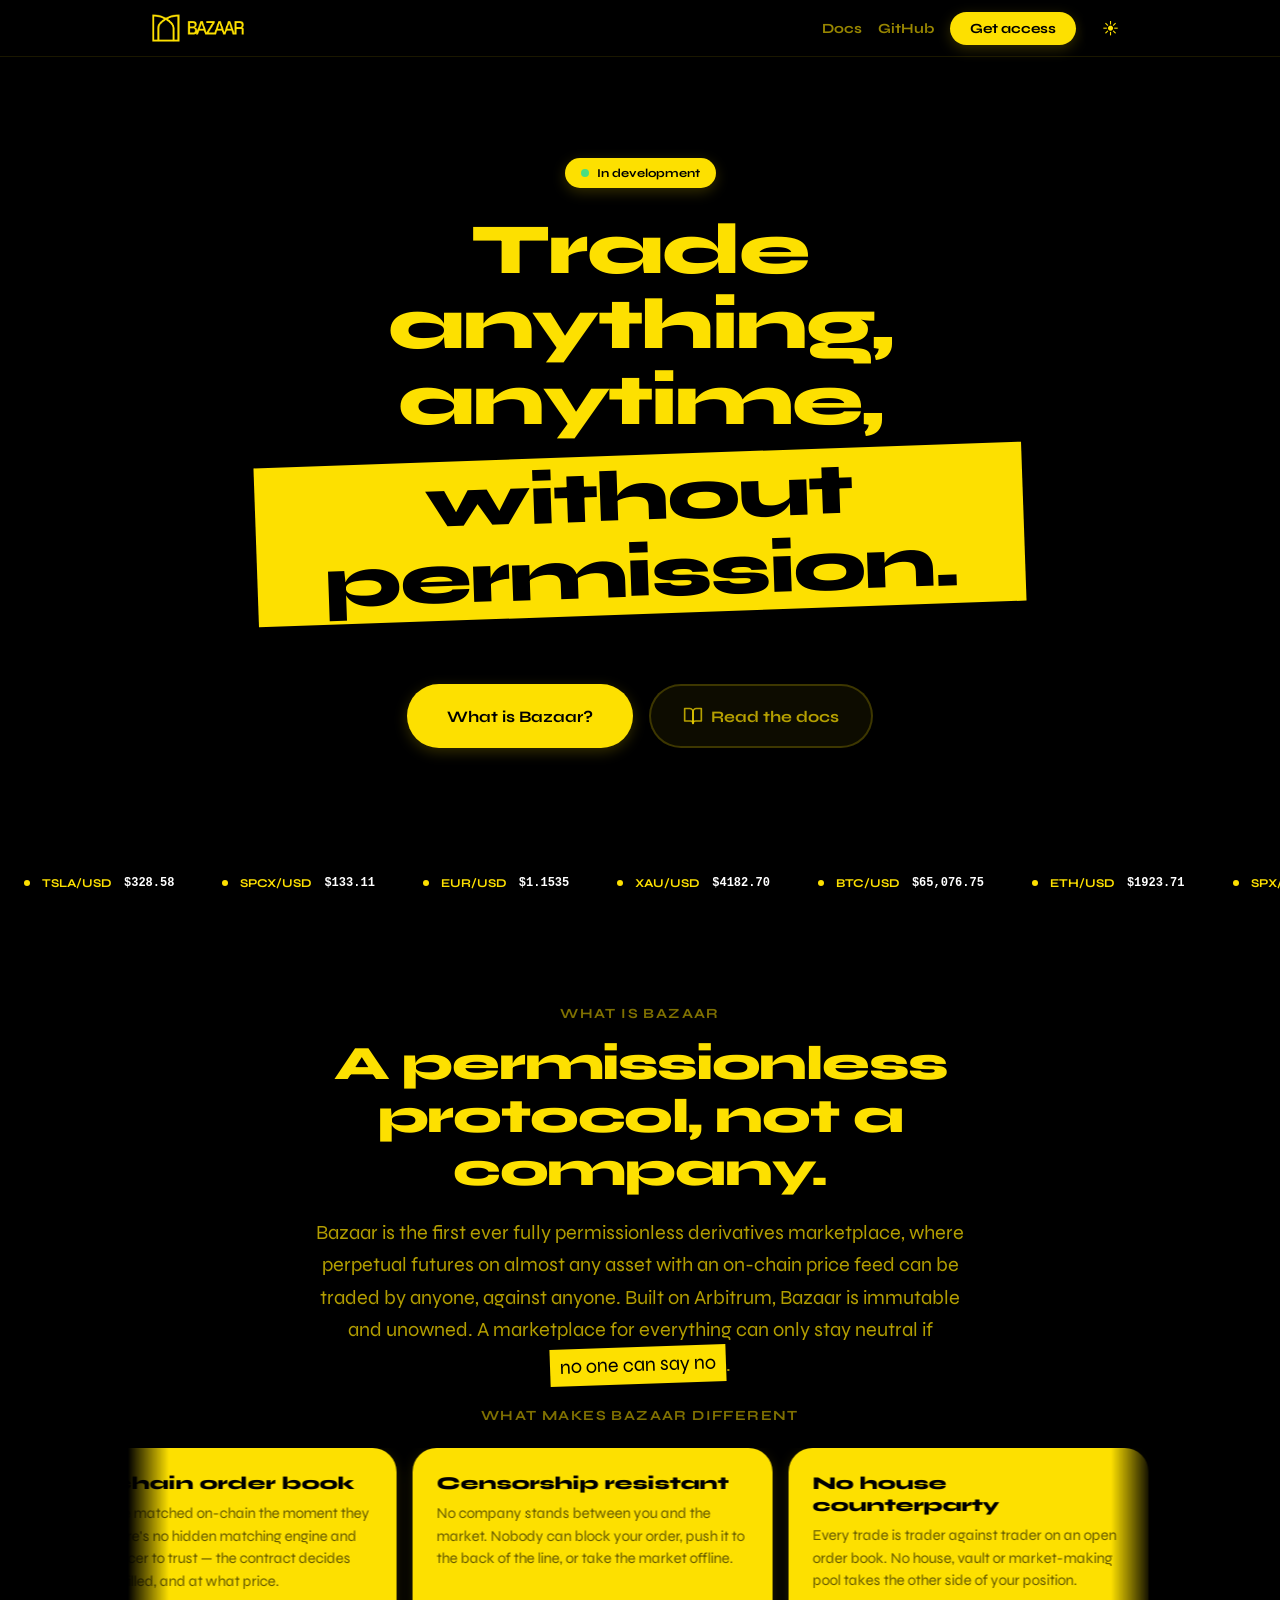
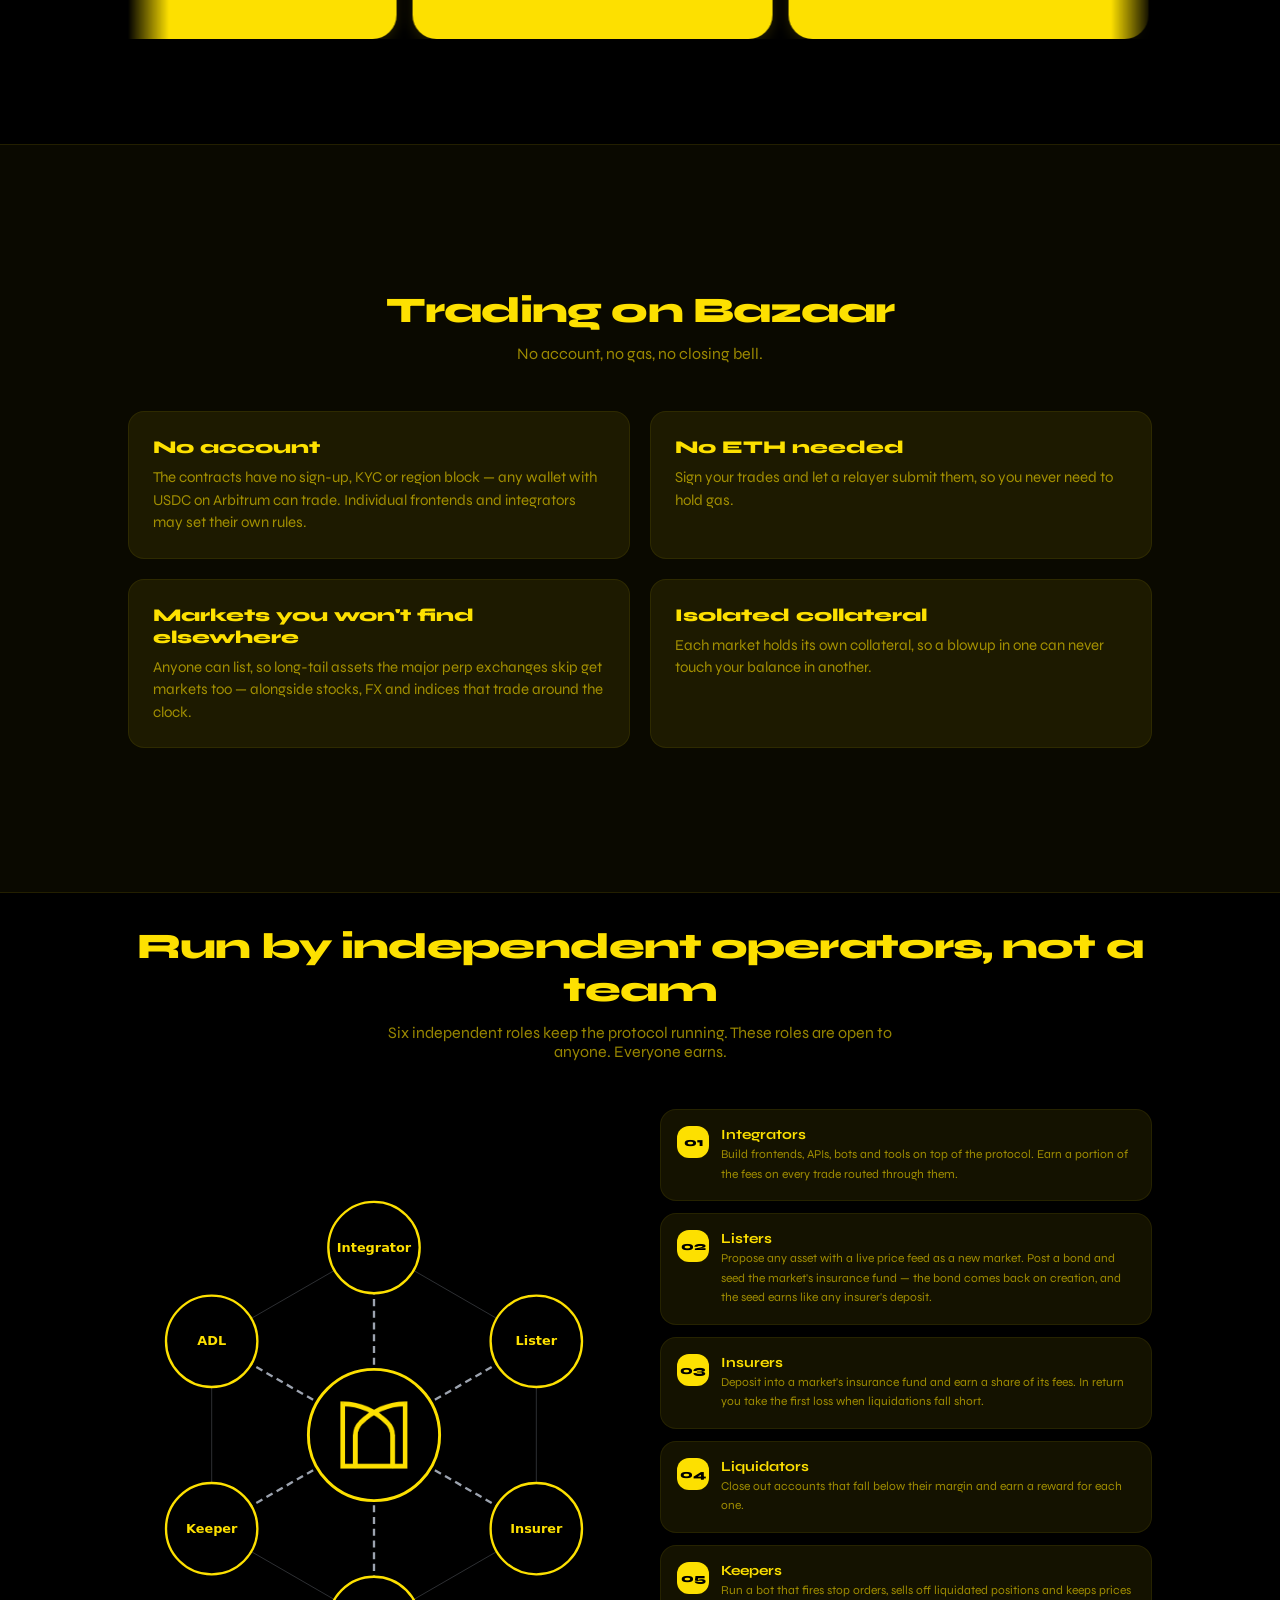
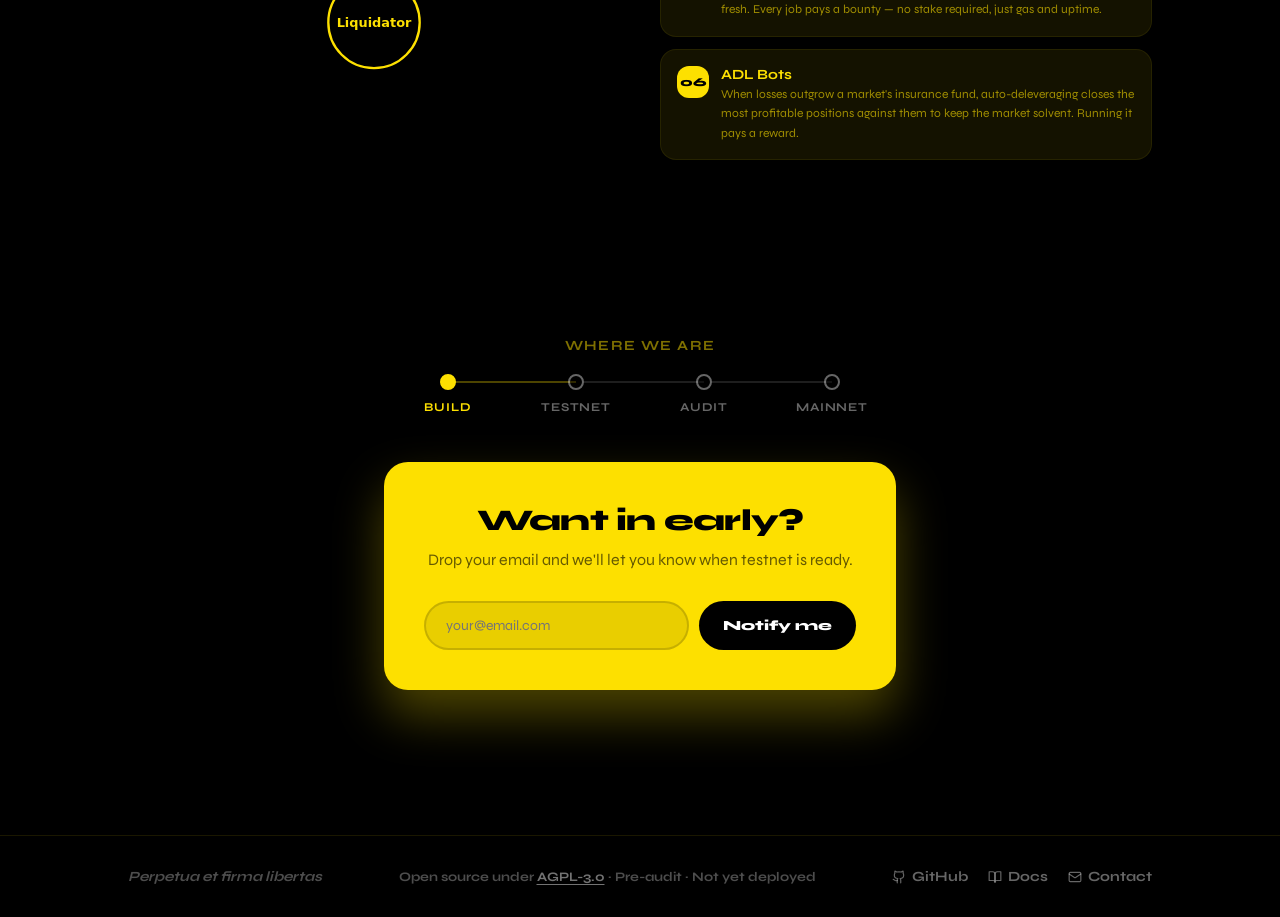
==== index.html @ cf8f0a57 "Drop the markets section and tighten the trading cards The market tiles repeated the hero ticker's a" ====
<!DOCTYPE html>
<html lang="en" data-theme="dark">
<head>
  <meta charset="UTF-8" />
  <meta name="viewport" content="width=device-width, initial-scale=1.0" />
  <!-- Tells Chromium-based browsers (Brave/Chrome "force dark mode") that this page
       handles its own dark theme, so they don't algorithmically darken our yellows. -->
  <meta name="color-scheme" content="dark light" />
  <title>Bazaar — Trade anything. Anytime. Without permission.</title>
  <meta name="description" content="A fully decentralized, immutable, governance-free perpetual futures protocol. Any asset, any time, no permission needed." />
  <!-- Social sharing (X, Telegram, Discord, Slack...). The image is assets/og-image.png, 1200x630,
       drawn by scripts/og-image.html — regenerate it if the headline changes. -->
  <meta property="og:type" content="website" />
  <meta property="og:site_name" content="Bazaar" />
  <meta property="og:url" content="https://bazaar.finance/" />
  <meta property="og:title" content="Bazaar — Trade anything. Anytime. Without permission." />
  <meta property="og:description" content="Perpetual futures on stocks, crypto, FX and more, on a fully on-chain order book. Immutable, permissionless, no company behind it." />
  <meta property="og:image" content="https://bazaar.finance/assets/og-image.png" />
  <meta property="og:image:width" content="1200" />
  <meta property="og:image:height" content="630" />
  <meta property="og:image:alt" content="Bazaar — Trade anything, anytime, without permission." />
  <meta name="twitter:card" content="summary_large_image" />
  <meta name="twitter:title" content="Bazaar — Trade anything. Anytime. Without permission." />
  <meta name="twitter:description" content="Perpetual futures on stocks, crypto, FX and more, on a fully on-chain order book. Immutable, permissionless, no company behind it." />
  <meta name="twitter:image" content="https://bazaar.finance/assets/og-image.png" />
  <link rel="icon" type="image/png" href="assets/bazaar-logo-icon.png" />
  <link rel="preconnect" href="https://fonts.googleapis.com" />
  <link rel="preconnect" href="https://fonts.gstatic.com" crossorigin />
  <link href="https://fonts.googleapis.com/css2?family=Inter:wght@400;500;600;700;800;900&family=Syne:wght@400;500;600;700;800&display=swap" rel="stylesheet" />
  <!-- Version query on both assets: bump it whenever styles.css or script.js changes, so a visitor
       never pairs fresh HTML with a stale cached script or stylesheet during the CDN's 10-minute window. -->
  <link rel="stylesheet" href="styles.css?v=20261021" />
  <!-- Set theme before first paint to avoid a flash -->
  <script>
    try {
      var t = localStorage.getItem('bazaar-theme');
      if (t === 'light' || t === 'dark') document.documentElement.setAttribute('data-theme', t);
    } catch (e) {}
  </script>
</head>
<body>

  <!-- ===================== Nav ===================== -->
  <nav class="nav">
    <div class="nav__inner">
      <a href="#top" aria-label="Bazaar home" class="nav__brand">
        <img data-logo="dark" class="nav__logo" src="assets/bazaar-logo-yellow.png" alt="Bazaar" />
        <img data-logo="light" class="nav__logo" src="assets/bazaar-logo-new.png" alt="Bazaar" />
      </a>
      <div class="nav__links">
        <a href="https://docs.bazaar.finance" target="_blank" rel="noopener" class="nav__link">Docs</a>
        <a href="https://github.com/bazaar-finance/bazaar" target="_blank" rel="noopener" class="nav__link">GitHub</a>
        <a href="#waitlist" class="btn-get">Get access</a>
        <button id="themeToggle" class="btn-toggle" type="button" aria-label="Toggle color theme">☀️</button>
      </div>
    </div>
  </nav>

  <!-- ===================== Hero ===================== -->
  <section id="top" class="hero">
    <div class="hero__center">
      <div class="hero__content">
        <div class="badge">
          <span class="badge__dot"></span>
          In development
        </div>
        <h1 class="hero__title">
          Trade anything, anytime, <br />
          <span class="hero__glitch-wrap">
            <span class="glitch" id="glitchBox">
              <span class="glitch__base">without permission.</span>
              <video class="glitch__video" id="glitchVideo" src="assets/snek.mp4" muted playsinline preload="auto"></video>
              <span class="glitch__layers" aria-hidden="true">
                <span class="glitch__layer glitch__layer--a">without permission.</span>
                <span class="glitch__layer glitch__layer--b">without permission.</span>
                <span class="glitch__layer glitch__layer--r">without permission.</span>
                <span class="glitch__layer glitch__layer--c">without permission.</span>
                <span class="glitch__glow"></span>
              </span>
            </span>
          </span>
        </h1>
        <div class="hero__cta">
          <a href="#what-is-bazaar" class="btn-primary hoverable">What is Bazaar?</a>
          <a href="https://docs.bazaar.finance" target="_blank" rel="noopener" class="btn-ghost">
            <svg width="20" height="20" viewBox="0 0 24 24" fill="none" stroke="currentColor" stroke-width="2" stroke-linecap="round" stroke-linejoin="round"><path d="M2 3h6a4 4 0 0 1 4 4v14a3 3 0 0 0-3-3H2z"></path><path d="M22 3h-6a4 4 0 0 0-4 4v14a3 3 0 0 1 3-3h7z"></path></svg>
            Read the docs
          </a>
        </div>
      </div>
    </div>

    <!-- Ticker -->
    <div class="ticker">
      <div class="ticker__track" id="tickerTrack">
        <div class="ticker__item"><span class="ticker__dot"></span><span class="ticker__pair">TSLA/USD</span><span class="ticker__price" data-ticker="TSLA/USD">$408.42</span></div>
        <div class="ticker__item"><span class="ticker__dot"></span><span class="ticker__pair">SPCX/USD</span><span class="ticker__price" data-ticker="SPCX/USD">$133.11</span></div>
        <div class="ticker__item"><span class="ticker__dot"></span><span class="ticker__pair">EUR/USD</span><span class="ticker__price" data-ticker="EUR/USD">$1.1445</span></div>
        <div class="ticker__item"><span class="ticker__dot"></span><span class="ticker__pair">XAU/USD</span><span class="ticker__price" data-ticker="XAU/USD">$4182.70</span></div>
        <div class="ticker__item"><span class="ticker__dot"></span><span class="ticker__pair">BTC/USD</span><span class="ticker__price" data-ticker="BTC/USD">$68,975.50</span></div>
        <div class="ticker__item"><span class="ticker__dot"></span><span class="ticker__pair">ETH/USD</span><span class="ticker__price" data-ticker="ETH/USD">$3542.18</span></div>
        <div class="ticker__item"><span class="ticker__dot"></span><span class="ticker__pair">SPX/USD</span><span class="ticker__price" data-ticker="SPX/USD">$7744.06</span></div>
        <div class="ticker__item"><span class="ticker__dot"></span><span class="ticker__pair">ASML/USD</span><span class="ticker__price" data-ticker="ASML/USD">$1710.02</span></div>
        <!-- duplicate for seamless marquee -->
        <div class="ticker__item" aria-hidden="true"><span class="ticker__dot"></span><span class="ticker__pair">TSLA/USD</span><span class="ticker__price" data-ticker="TSLA/USD">$408.42</span></div>
        <div class="ticker__item" aria-hidden="true"><span class="ticker__dot"></span><span class="ticker__pair">SPCX/USD</span><span class="ticker__price" data-ticker="SPCX/USD">$133.11</span></div>
        <div class="ticker__item" aria-hidden="true"><span class="ticker__dot"></span><span class="ticker__pair">EUR/USD</span><span class="ticker__price" data-ticker="EUR/USD">$1.1445</span></div>
        <div class="ticker__item" aria-hidden="true"><span class="ticker__dot"></span><span class="ticker__pair">XAU/USD</span><span class="ticker__price" data-ticker="XAU/USD">$4182.70</span></div>
        <div class="ticker__item" aria-hidden="true"><span class="ticker__dot"></span><span class="ticker__pair">BTC/USD</span><span class="ticker__price" data-ticker="BTC/USD">$68,975.50</span></div>
        <div class="ticker__item" aria-hidden="true"><span class="ticker__dot"></span><span class="ticker__pair">ETH/USD</span><span class="ticker__price" data-ticker="ETH/USD">$3542.18</span></div>
        <div class="ticker__item" aria-hidden="true"><span class="ticker__dot"></span><span class="ticker__pair">SPX/USD</span><span class="ticker__price" data-ticker="SPX/USD">$7744.06</span></div>
        <div class="ticker__item" aria-hidden="true"><span class="ticker__dot"></span><span class="ticker__pair">ASML/USD</span><span class="ticker__price" data-ticker="ASML/USD">$1710.02</span></div>
      </div>
    </div>
  </section>

  <!-- ===================== What is Bazaar ===================== -->
  <section id="what-is-bazaar" class="section section--fit">
    <div class="container">
      <div class="wi__intro">
        <p class="eyebrow">What is Bazaar</p>
        <h2 class="wi__title">A permissionless protocol, not a company.</h2>
        <p class="wi__lead">Bazaar is the first ever fully permissionless derivatives marketplace, where perpetual futures on almost any asset with an on-chain price feed can be traded by anyone, against anyone. Built on Arbitrum, Bazaar is immutable and unowned. A marketplace for everything can only stay neutral if <span class="hl">no one can say no</span>.</p>
      </div>
      <p class="eyebrow eyebrow--center">What makes Bazaar different</p>
      <div class="features">
        <div class="features__track">
          <div class="card-feature">
            <h3 class="card-feature__title">On-chain order book</h3>
            <p class="card-feature__desc">Orders are matched on-chain the moment they arrive. There's no hidden matching engine and no sequencer to trust — the contract decides who gets filled, and at what price.</p>
          </div>
          <div class="card-feature">
            <h3 class="card-feature__title">Censorship resistant</h3>
            <p class="card-feature__desc">No company stands between you and the market. Nobody can block your order, push it to the back of the line, or take the market offline.</p>
          </div>
          <div class="card-feature">
            <h3 class="card-feature__title">No house counterparty</h3>
            <p class="card-feature__desc">Every trade is trader against trader on an open order book. No house, vault or market-making pool takes the other side of your position.</p>
          </div>
          <div class="card-feature">
            <h3 class="card-feature__title">Open listing</h3>
            <p class="card-feature__desc">Anyone can list a market, with no cap on how many. Stocks, crypto, commodities, FX — and the long-tail assets major perp exchanges skip. If it has an on-chain price feed, it can trade here.</p>
          </div>
          <div class="card-feature">
            <h3 class="card-feature__title">Built for real-world assets</h3>
            <p class="card-feature__desc">Stocks and FX don't trade around the clock, and companies get acquired. Bazaar markets keep running through closures and cash-settle cleanly when an asset stops existing.</p>
          </div>
          <div class="card-feature">
            <h3 class="card-feature__title">Risk sets itself</h3>
            <p class="card-feature__desc">No committee sets leverage or fees. Each market measures its own risk and adjusts its margin, insurance and fees automatically.</p>
          </div>
          <div class="card-feature">
            <h3 class="card-feature__title">Every role is open</h3>
            <p class="card-feature__desc">List a market, run a bot, back the insurance fund, build a frontend. Every job the exchange needs is open to anyone — and every one pays.</p>
          </div>
          <div class="card-feature">
            <h3 class="card-feature__title">Super-low fees</h3>
            <p class="card-feature__desc">In calm, healthy markets, makers and takers each pay just 0.5 bp — 50 cents on a $10,000 trade. Only taker fees rise, and only when a market turns risky.</p>
          </div>
          <div class="card-feature">
            <h3 class="card-feature__title">Immutable</h3>
            <p class="card-feature__desc">No admin keys, no upgrades, no multisig. The code that's deployed is the protocol — forever.</p>
          </div>
          <div class="card-feature">
            <h3 class="card-feature__title">No governance</h3>
            <p class="card-feature__desc">No DAO, no token voting, no committees. It runs on math and incentives, not politics.</p>
          </div>
          <div class="card-feature" aria-hidden="true">
            <h3 class="card-feature__title">On-chain order book</h3>
            <p class="card-feature__desc">Orders are matched on-chain the moment they arrive. There's no hidden matching engine and no sequencer to trust — the contract decides who gets filled, and at what price.</p>
          </div>
          <div class="card-feature" aria-hidden="true">
            <h3 class="card-feature__title">Censorship resistant</h3>
            <p class="card-feature__desc">No company stands between you and the market. Nobody can block your order, push it to the back of the line, or take the market offline.</p>
          </div>
          <div class="card-feature" aria-hidden="true">
            <h3 class="card-feature__title">No house counterparty</h3>
            <p class="card-feature__desc">Every trade is trader against trader on an open order book. No house, vault or market-making pool takes the other side of your position.</p>
          </div>
          <div class="card-feature" aria-hidden="true">
            <h3 class="card-feature__title">Open listing</h3>
            <p class="card-feature__desc">Anyone can list a market, with no cap on how many. Stocks, crypto, commodities, FX — and the long-tail assets major perp exchanges skip. If it has an on-chain price feed, it can trade here.</p>
          </div>
          <div class="card-feature" aria-hidden="true">
            <h3 class="card-feature__title">Built for real-world assets</h3>
            <p class="card-feature__desc">Stocks and FX don't trade around the clock, and companies get acquired. Bazaar markets keep running through closures and cash-settle cleanly when an asset stops existing.</p>
          </div>
          <div class="card-feature" aria-hidden="true">
            <h3 class="card-feature__title">Risk sets itself</h3>
            <p class="card-feature__desc">No committee sets leverage or fees. Each market measures its own risk and adjusts its margin, insurance and fees automatically.</p>
          </div>
          <div class="card-feature" aria-hidden="true">
            <h3 class="card-feature__title">Every role is open</h3>
            <p class="card-feature__desc">List a market, run a bot, back the insurance fund, build a frontend. Every job the exchange needs is open to anyone — and every one pays.</p>
          </div>
          <div class="card-feature" aria-hidden="true">
            <h3 class="card-feature__title">Super-low fees</h3>
            <p class="card-feature__desc">In calm, healthy markets, makers and takers each pay just 0.5 bp — 50 cents on a $10,000 trade. Only taker fees rise, and only when a market turns risky.</p>
          </div>
          <div class="card-feature" aria-hidden="true">
            <h3 class="card-feature__title">Immutable</h3>
            <p class="card-feature__desc">No admin keys, no upgrades, no multisig. The code that's deployed is the protocol — forever.</p>
          </div>
          <div class="card-feature" aria-hidden="true">
            <h3 class="card-feature__title">No governance</h3>
            <p class="card-feature__desc">No DAO, no token voting, no committees. It runs on math and incentives, not politics.</p>
          </div>
        </div>
      </div>
    </div>
  </section>

  <!-- ===================== Trading ===================== -->
  <section class="section section--band">
    <div class="container">
      <div class="sec__head">
        <h2 class="sec__title">Trading on Bazaar</h2>
        <p class="sec__sub sec__sub--md">No account, no gas, no closing bell.</p>
      </div>
      <div class="perks">
        <div class="perk"><h3 class="perk__title">No account</h3><p class="perk__desc">The contracts have no sign-up, KYC or region block — any wallet with USDC on Arbitrum can trade. Individual frontends and integrators may set their own rules.</p></div>
        <div class="perk"><h3 class="perk__title">No ETH needed</h3><p class="perk__desc">Sign your trades and let a relayer submit them, so you never need to hold gas.</p></div>
        <div class="perk"><h3 class="perk__title">Markets you won't find elsewhere</h3><p class="perk__desc">Anyone can list, so long-tail assets the major perp exchanges skip get markets too — alongside stocks, FX and indices that trade around the clock.</p></div>
        <div class="perk"><h3 class="perk__title">Isolated collateral</h3><p class="perk__desc">Each market holds its own collateral, so a blowup in one can never touch your balance in another.</p></div>
      </div>
    </div>
  </section>

  <!-- ===================== Network ===================== -->
  <section class="section section--fit">
    <div class="container">
      <div class="sec__head">
        <h2 class="sec__title">Run by independent operators, not a team</h2>
        <p class="sec__sub sec__sub--lg">Six independent roles keep the protocol running. These roles are open to anyone. Everyone earns.</p>
      </div>
      <div class="net__grid">
        <svg class="net__svg" viewBox="0 0 420 420" role="img" aria-label="Six protocol roles orbiting the Bazaar core">
          <g class="net__orbit">
            <line x1="210" y1="210" x2="210" y2="50" class="net__spoke"></line>
            <line x1="210" y1="210" x2="348.56" y2="130" class="net__spoke"></line>
            <line x1="210" y1="210" x2="348.56" y2="290" class="net__spoke"></line>
            <line x1="210" y1="210" x2="210" y2="370" class="net__spoke"></line>
            <line x1="210" y1="210" x2="71.44" y2="290" class="net__spoke"></line>
            <line x1="210" y1="210" x2="71.44" y2="130" class="net__spoke"></line>
            <line x1="210" y1="50" x2="348.56" y2="130" class="net__ring"></line>
            <line x1="348.56" y1="130" x2="348.56" y2="290" class="net__ring"></line>
            <line x1="348.56" y1="290" x2="210" y2="370" class="net__ring"></line>
            <line x1="210" y1="370" x2="71.44" y2="290" class="net__ring"></line>
            <line x1="71.44" y1="290" x2="71.44" y2="130" class="net__ring"></line>
            <line x1="71.44" y1="130" x2="210" y2="50" class="net__ring"></line>
            <g class="net__node" style="transform-origin:210px 50px;">
              <circle cx="210" cy="50" r="39" fill="#000000" stroke="#FDE000" stroke-width="2"></circle>
              <text x="210" y="53.5" class="net__label">Integrator</text>
            </g>
            <g class="net__node" style="transform-origin:348.56px 130px;">
              <circle cx="348.56" cy="130" r="39" fill="#000000" stroke="#FDE000" stroke-width="2"></circle>
              <text x="348.56" y="133.5" class="net__label">Lister</text>
            </g>
            <g class="net__node" style="transform-origin:348.56px 290px;">
              <circle cx="348.56" cy="290" r="39" fill="#000000" stroke="#FDE000" stroke-width="2"></circle>
              <text x="348.56" y="293.5" class="net__label">Insurer</text>
            </g>
            <g class="net__node" style="transform-origin:210px 370px;">
              <circle cx="210" cy="370" r="39" fill="#000000" stroke="#FDE000" stroke-width="2"></circle>
              <text x="210" y="373.5" class="net__label">Liquidator</text>
            </g>
            <g class="net__node" style="transform-origin:71.44px 290px;">
              <circle cx="71.44" cy="290" r="39" fill="#000000" stroke="#FDE000" stroke-width="2"></circle>
              <text x="71.44" y="293.5" class="net__label">Keeper</text>
            </g>
            <g class="net__node" style="transform-origin:71.44px 130px;">
              <circle cx="71.44" cy="130" r="39" fill="#000000" stroke="#FDE000" stroke-width="2"></circle>
              <text x="71.44" y="133.5" class="net__label">ADL</text>
            </g>
          </g>
          <circle cx="210" cy="210" r="56" fill="#000000" stroke="#FDE000" stroke-width="2.5"></circle>
          <image href="assets/bazaar-emblem-yellow.png" x="181" y="181" width="58" height="58"></image>
        </svg>
        <div class="roles">
          <div class="role"><span class="role__num">01</span><div><h4 class="role__name">Integrators</h4><p class="role__desc">Build frontends, APIs, bots and tools on top of the protocol. Earn a portion of the fees on every trade routed through them.</p></div></div>
          <div class="role"><span class="role__num">02</span><div><h4 class="role__name">Listers</h4><p class="role__desc">Propose any asset with a live price feed as a new market. Post a bond and seed the market's insurance fund — the bond comes back on creation, and the seed earns like any insurer's deposit.</p></div></div>
          <div class="role"><span class="role__num">03</span><div><h4 class="role__name">Insurers</h4><p class="role__desc">Deposit into a market's insurance fund and earn a share of its fees. In return you take the first loss when liquidations fall short.</p></div></div>
          <div class="role"><span class="role__num">04</span><div><h4 class="role__name">Liquidators</h4><p class="role__desc">Close out accounts that fall below their margin and earn a reward for each one.</p></div></div>
          <div class="role"><span class="role__num">05</span><div><h4 class="role__name">Keepers</h4><p class="role__desc">Run a bot that fires stop orders, sells off liquidated positions and keeps prices fresh. Every job pays a bounty — no stake required, just gas and uptime.</p></div></div>
          <div class="role"><span class="role__num">06</span><div><h4 class="role__name">ADL Bots</h4><p class="role__desc">When losses outgrow a market's insurance fund, auto-deleveraging closes the most profitable positions against them to keep the market solvent. Running it pays a reward.</p></div></div>
        </div>
      </div>
    </div>
  </section>

  <!-- ===================== Waitlist ===================== -->
  <section id="waitlist" class="waitlist">
    <div class="waitlist__inner">
      <!-- Project status. Advance it by moving the is-now class and adding is-done to the stages behind it. -->
      <div class="status">
        <p class="eyebrow status__eyebrow">Where we are</p>
        <ol class="status__track" aria-label="Project status">
          <li class="status__step is-now"><span class="status__dot"></span><span class="status__label">Build</span></li>
          <li class="status__step"><span class="status__dot"></span><span class="status__label">Testnet</span></li>
          <li class="status__step"><span class="status__dot"></span><span class="status__label">Audit</span></li>
          <li class="status__step"><span class="status__dot"></span><span class="status__label">Mainnet</span></li>
        </ol>
      </div>
      <div class="waitlist__card">
        <h2 class="waitlist__title">Want in early?</h2>
        <p class="waitlist__sub">Drop your email and we'll let you know when testnet is ready.</p>
        <form class="wl__form" id="waitlistForm" method="POST" action="https://47262c6c.sibforms.com/serve/[base64]" target="brevo_iframe">
          <input class="wl__input" id="waitlistEmail" type="email" name="EMAIL" required autocomplete="email" placeholder="your@email.com" />
          <button class="wl__btn" type="submit">Notify me</button>
          <input type="text" name="email_address_check" value="" tabindex="-1" autocomplete="off" aria-hidden="true" style="position:absolute; left:-5000px; width:1px; height:1px; opacity:0;" />
          <input type="hidden" name="locale" value="en" />
        </form>
        <div class="wl__success" id="waitlistSuccess" hidden>You're on the list ⚡</div>
        <iframe name="brevo_iframe" title="Brevo subscription" aria-hidden="true" tabindex="-1" style="display:none;"></iframe>
      </div>
    </div>
  </section>

  <!-- ===================== Footer ===================== -->
  <footer class="footer">
    <div class="footer__inner">
      <p class="footer__tag">Perpetua et firma libertas</p>
      <p class="footer__status">Open source under <a href="https://github.com/bazaar-finance/bazaar/blob/master/LICENSE" target="_blank" rel="noopener">AGPL-3.0</a> · Pre-audit · Not yet deployed</p>
      <div class="footer__links">
        <a href="https://github.com/bazaar-finance/bazaar" target="_blank" rel="noopener" class="footer__link"><svg width="14" height="14" viewBox="0 0 24 24" fill="none" stroke="currentColor" stroke-width="2" stroke-linecap="round" stroke-linejoin="round"><path d="M15 22v-4a4.8 4.8 0 0 0-1-3.5c3 0 6-2 6-5.5.08-1.25-.27-2.48-1-3.5.28-1.15.28-2.35 0-3.5 0 0-1 0-3 1.5-2.64-.5-5.36-.5-8 0C6 2 5 2 5 2c-.3 1.15-.3 2.35 0 3.5A5.403 5.403 0 0 0 4 9c0 3.5 3 5.5 6 5.5-.39.49-.68 1.05-.85 1.65-.17.6-.22 1.23-.15 1.85v4"></path><path d="M9 18c-4.51 2-5-2-7-2"></path></svg> GitHub</a>
        <a href="https://docs.bazaar.finance" target="_blank" rel="noopener" class="footer__link"><svg width="14" height="14" viewBox="0 0 24 24" fill="none" stroke="currentColor" stroke-width="2" stroke-linecap="round" stroke-linejoin="round"><path d="M2 3h6a4 4 0 0 1 4 4v14a3 3 0 0 0-3-3H2z"></path><path d="M22 3h-6a4 4 0 0 0-4 4v14a3 3 0 0 1 3-3h7z"></path></svg> Docs</a>
        <a href="mailto:bazaarfi@proton.me" target="_top" class="footer__link"><svg width="14" height="14" viewBox="0 0 24 24" fill="none" stroke="currentColor" stroke-width="2" stroke-linecap="round" stroke-linejoin="round"><rect width="20" height="16" x="2" y="4" rx="2"></rect><path d="m22 7-8.97 5.7a1.94 1.94 0 0 1-2.06 0L2 7"></path></svg> Contact</a>
      </div>
    </div>
  </footer>

  <script src="script.js?v=20261021" defer></script>

  <!-- GoatCounter — cookieless, no consent banner required. Counts the pageview on load;
       click events are wired up in initAnalytics() in script.js. -->
  <script data-goatcounter="https://bazaarfi.goatcounter.com/count"
          async src="https://gc.zgo.at/count.js"></script>
</body>
</html>
---- styles.css ----
/* ============================================================
   Bazaar — landing page styles
   Framework-free. Dark mode is the default; [data-theme="light"]
   flips the palette. Breakpoints match the original build:
   sm = 640px, md = 900px, lg = 1024px.
   ============================================================ */

/* ---------- Reset ---------- */
*, *::before, *::after { box-sizing: border-box; margin: 0; padding: 0; }
html { scroll-behavior: smooth; scroll-padding-top: 56px; overflow-x: hidden; width: 100%; }
body {
  font-family: 'Syne', 'Inter', system-ui, -apple-system, sans-serif;
  -webkit-font-smoothing: antialiased;
  -moz-osx-font-smoothing: grayscale;
  min-height: 100vh;
  background: var(--bg);
  color: var(--fg);
  overflow-x: hidden;
  transition: background-color 0.5s, color 0.5s;
}
img { display: block; max-width: 100%; }
a { color: inherit; text-decoration: none; }
a:hover { opacity: 0.85; }
button { font-family: inherit; cursor: pointer; border: none; background: none; color: inherit; }
input { font-family: inherit; }

/* ---------- Theme tokens ---------- */
:root, [data-theme="dark"] {
  color-scheme: dark;
  --bg:#000000; --fg:#FDE000; --card-bg:#FDE000; --card-fg:#000000; --card-desc:rgba(0,0,0,0.6);
  --nav-bg:rgba(0,0,0,0.9); --border:rgba(253,224,0,0.1);
  --muted:rgba(253,224,0,0.6); --muted-strong:rgba(253,224,0,0.7); --muted-soft:rgba(253,224,0,0.5);
  --shadow:rgba(253,224,0,0.2); --shadow-soft:rgba(253,224,0,0.15);
  --ghost-bg:rgba(253,224,0,0.05); --ghost-border:rgba(253,224,0,0.2);
  --section-bg:rgba(253,224,0,0.04); --surface:rgba(253,224,0,0.08); --surface-border:rgba(253,224,0,0.08);
  --net-line:#9ca3af; --net-ring-opacity:0.5;
  --glow-outer:rgba(0,0,0,0.4); --glow-inner:rgba(0,0,0,0.1);
  --glitch-glow:rgba(253,224,0,0.7); --glitch-glow-strong:rgba(253,224,0,0.9);
  --wl-section-bg:#000000; --wl-section-fg:#ffffff; --wl-section-border:transparent;
  --wl-card-bg:#FDE000; --wl-card-shadow:rgba(253,224,0,0.3);
  --wl-title:#000000; --wl-subtitle:rgba(0,0,0,0.6);
  --wl-input-bg:rgba(0,0,0,0.08); --wl-input-border:rgba(0,0,0,0.15); --wl-input-fg:#000000;
  --wl-btn-bg:#000000; --wl-btn-fg:#ffffff;
}
[data-theme="light"] {
  color-scheme: light;
  --bg:#FDE000; --fg:#000000; --card-bg:#000000; --card-fg:#FDE000; --card-desc:rgba(255,255,255,0.7);
  --nav-bg:rgba(253,224,0,0.9); --border:rgba(0,0,0,0.1);
  --muted:rgba(0,0,0,0.6); --muted-strong:rgba(0,0,0,0.7); --muted-soft:rgba(0,0,0,0.5);
  --shadow:rgba(0,0,0,0.2); --shadow-soft:rgba(0,0,0,0.2);
  --ghost-bg:rgba(255,255,255,0.3); --ghost-border:rgba(0,0,0,0.2);
  --section-bg:rgba(0,0,0,0.04); --surface:rgba(255,255,255,0.3); --surface-border:rgba(0,0,0,0.05);
  --net-line:#4b5563; --net-ring-opacity:0.8;
  --glow-outer:rgba(253,224,0,0.4); --glow-inner:rgba(253,224,0,0.1);
  --glitch-glow:rgba(0,0,0,0.7); --glitch-glow-strong:rgba(0,0,0,0.9);
  --wl-section-bg:rgba(0,0,0,0.04); --wl-section-fg:#000000; --wl-section-border:rgba(0,0,0,0.1);
  --wl-card-bg:#000000; --wl-card-shadow:rgba(0,0,0,0.3);
  --wl-title:#FDE000; --wl-subtitle:rgba(253,224,0,0.6);
  --wl-input-bg:rgba(253,224,0,0.08); --wl-input-border:rgba(253,224,0,0.15); --wl-input-fg:#FDE000;
  --wl-btn-bg:#FDE000; --wl-btn-fg:#000000;
}

/* Logo swap by theme */
[data-logo="light"] { display: none; }
[data-theme="light"] [data-logo="dark"] { display: none; }
[data-theme="light"] [data-logo="light"] { display: block; }

/* ---------- Shared layout ---------- */
.container { width: 100%; max-width: 1024px; margin: 0 auto; }
.hoverable { transition: transform 0.3s; }
.hoverable:hover { transform: scale(1.05); }

/* ---------- Nav ---------- */
.nav {
  position: fixed; top: 0; left: 0; width: 100%; z-index: 50;
  backdrop-filter: blur(16px); -webkit-backdrop-filter: blur(16px);
  background: var(--nav-bg); border-bottom: 1px solid var(--border);
  transition: background-color 0.5s, border-color 0.5s;
}
.nav__inner {
  max-width: 1024px; margin: 0 auto; padding: 0 24px; height: 56px;
  display: flex; align-items: center; justify-content: space-between;
}
.nav__brand { display: inline-flex; align-items: center; }
.nav__brand:hover { opacity: 1; }
.nav__logo { height: 28px; }
.nav__links { display: flex; align-items: center; gap: 16px; font-size: 14px; font-weight: 700; }
.nav__link { display: none; color: var(--muted); transition: color 0.5s; }

.btn-get {
  background: var(--card-bg); color: var(--card-fg);
  padding: 8px 20px; border-radius: 9999px; font-weight: 700; font-size: 14px;
  box-shadow: 0 4px 14px var(--shadow);
  transition: background-color 0.5s, color 0.5s;
}
.btn-get:hover { opacity: 1; }
.btn-toggle {
  width: 36px; height: 36px; border-radius: 9999px;
  display: flex; align-items: center; justify-content: center;
  font-size: 16px; background: #000000; color: #FDE000;
  box-shadow: 0 0 12px rgba(0,0,0,0.2); transition: transform 0.3s;
}
.btn-toggle:hover { transform: scale(1.05); }

/* ---------- Hero ---------- */
/* 100svh = the viewport minus mobile browser chrome (URL bar), so the ticker lands at the
   real bottom edge on phones. The 100vh line stays first as a fallback. */
.hero { min-height: 100vh; min-height: 100svh; display: flex; flex-direction: column; padding-top: 56px; }
.hero__center { flex: 1; display: flex; flex-direction: column; align-items: center; justify-content: center; padding: 0 24px 16px; }
.hero__content { width: 100%; max-width: 1024px; margin: 0 auto; text-align: center; }

.badge {
  display: inline-flex; align-items: center; gap: 8px;
  font-size: 12px; font-weight: 700; padding: 8px 16px; border-radius: 9999px; margin-bottom: 24px;
  background: var(--card-bg); color: var(--card-fg); box-shadow: 0 4px 14px var(--shadow);
  transition: background-color 0.5s, color 0.5s;
}
.badge__dot { width: 8px; height: 8px; background: #4ade80; border-radius: 9999px; animation: bazaar-blink 2.8s ease-in-out infinite; }

.hero__title {
  font-size: clamp(28px, 8.2vw, 40px); font-weight: 900; letter-spacing: -0.025em;
  line-height: 1.05; margin: 0 auto 20px; max-width: 768px;
}
.hero__glitch-wrap { display: inline-block; margin-top: 16px; }

.hero__cta { display: flex; flex-wrap: wrap; gap: 16px; justify-content: center; margin-top: 56px; }
.btn-primary {
  font-weight: 700; padding: 20px 40px; border-radius: 9999px; font-size: 16px;
  display: flex; align-items: center; gap: 8px;
  background: var(--card-bg); color: var(--card-fg); box-shadow: 0 4px 14px var(--shadow);
  transition: background-color 0.5s, color 0.5s, transform 0.3s;
}
.btn-primary:hover { opacity: 1; }
.btn-ghost {
  font-size: 16px; font-weight: 700; display: flex; align-items: center; gap: 8px;
  border: 2px solid var(--ghost-border); padding: 20px 32px; border-radius: 9999px;
  color: var(--muted-strong); background: var(--ghost-bg);
  transition: background-color 0.5s, color 0.5s, border-color 0.5s;
}

/* ---------- Glitch box ---------- */
.glitch {
  position: relative; padding: 4px 12px; display: inline-block; overflow: hidden;
  background: var(--card-bg); color: var(--card-fg); transform: rotate(-2deg);
  transition: background-color 0.5s, color 0.5s;
}
.glitch.is-glitching { box-shadow: 0 0 24px 8px var(--glitch-glow), 0 0 8px 2px var(--glitch-glow-strong); }
.glitch__base { display: inline-block; transition: none; }
.glitch.is-hovering .glitch__base,
.glitch.is-glitching .glitch__base { opacity: 0; }

.glitch__video { position: absolute; inset: 0; width: 100%; height: 100%; object-fit: cover; pointer-events: none; display: none; }
.glitch.is-hovering .glitch__video { display: block; }

.glitch__layers { display: none; }
.glitch.is-glitching .glitch__layers { display: block; }
.glitch__layer {
  position: absolute; inset: 0; display: flex; align-items: center; justify-content: center;
  padding: 4px 12px; font-weight: 900;
}
.glitch__layer--a { color: var(--card-fg); transform: translate(-6px,-3px); clip-path: inset(0 0 50% 0); }
.glitch__layer--b { color: var(--card-fg); transform: translate(6px,3px); clip-path: inset(50% 0 0 0); }
.glitch__layer--r { color: #ef4444; opacity: 0.7; transform: translate(4px,0); mix-blend-mode: screen; }
.glitch__layer--c { color: #22d3ee; opacity: 0.7; transform: translate(-4px,0); mix-blend-mode: screen; }
.glitch__glow { position: absolute; inset: 0; box-shadow: 0 0 20px var(--glow-outer), inset 0 0 20px var(--glow-inner); animation: glitchFlash 0.1s steps(2) infinite; }

/* ---------- Ticker ---------- */
.ticker { overflow: hidden; background: #000000; }
.ticker__track { display: flex; width: max-content; animation: scroll-x 20s linear infinite; }
.ticker__item { display: flex; align-items: center; gap: 12px; padding: 10px 24px; flex-shrink: 0; }
.ticker__dot { width: 6px; height: 6px; border-radius: 9999px; background: #FDE000; }
.ticker__pair { color: #FDE000; font-size: 12px; font-weight: 700; }
.ticker__price { color: #ffffff; font-family: ui-monospace, 'Cascadia Mono', Menlo, monospace; font-size: 12px; font-weight: 700; font-variant-numeric: tabular-nums; }

/* Live-tick flash: background pulses when a price changes, then fades out.
   The ticker bar is always black, so its flash can stay brand-yellow in both themes. */
.ticker__price { border-radius: 4px; padding: 1px 4px; margin: -1px -4px; transition: background-color 0.6s ease; }
.ticker__price.is-tick { background-color: rgba(253, 224, 0, 0.3); transition: none; }

/* ---------- Section scaffolding ---------- */
.section { padding: 112px 24px; }
.section--fit { min-height: 100vh; min-height: 100svh; display: flex; flex-direction: column; justify-content: center; }
.section--band {
  background: var(--section-bg);
  border-top: 1px solid var(--border); border-bottom: 1px solid var(--border);
  transition: background-color 0.5s, border-color 0.5s;
}
.eyebrow { font-size: 14px; font-weight: 700; text-transform: uppercase; letter-spacing: 0.1em; color: var(--muted-soft); transition: color 0.5s; }
.eyebrow--center { text-align: center; margin-bottom: 48px; }

/* What is Bazaar */
.wi__intro { text-align: center; max-width: 672px; margin: 0 auto 56px; }
.wi__intro .eyebrow { margin-bottom: 16px; }
.wi__title { font-size: 30px; font-weight: 900; letter-spacing: -0.025em; line-height: 1.1; margin-bottom: 20px; }
.wi__lead { font-size: 18px; line-height: 1.625; color: var(--muted-strong); transition: color 0.5s; }

.features { overflow: hidden; -webkit-mask-image: linear-gradient(to right, transparent, #000 4%, #000 96%, transparent); mask-image: linear-gradient(to right, transparent, #000 4%, #000 96%, transparent); }
.features__track { display: flex; gap: 16px; width: max-content; cursor: grab; touch-action: pan-y; will-change: transform; }
.features__track.is-dragging { cursor: grabbing; user-select: none; }
.features__track.is-dragging .card-feature { pointer-events: none; }
.card-feature {
  width: min(360px, 85vw); flex-shrink: 0;
  border-radius: 24px; padding: 24px;
  background: var(--card-bg); color: var(--card-fg); box-shadow: 0 4px 14px var(--shadow-soft);
  transition: background-color 0.5s, color 0.5s;
}
.card-feature__emoji { font-size: 30px; margin-bottom: 16px; }
.card-feature__title { font-size: 18px; font-weight: 900; margin-bottom: 8px; }
.card-feature__desc { font-size: 15px; line-height: 1.5; color: var(--card-desc); }

/* ---------- Inline highlight ---------- */
.hl { background: var(--card-bg); color: var(--card-fg); padding: 2px 10px; display: inline-block; transform: rotate(-2deg); transition: background-color 0.5s, color 0.5s; }

/* Section head (trading + network) */
.sec__head { text-align: center; margin-bottom: 48px; }
.sec__title { font-size: 30px; font-weight: 900; letter-spacing: -0.025em; margin-bottom: 12px; }
.sec__sub { margin: 0 auto; color: var(--muted); transition: color 0.5s; }
.sec__sub--lg { max-width: 512px; }
.sec__sub--md { max-width: 448px; }

/* ---------- Network diagram ---------- */
.net__grid { display: grid; grid-template-columns: 1fr; gap: 40px; align-items: center; }
.net__svg { width: 100%; max-width: 500px; margin: 0 auto; display: block; }
.net__orbit { transform-origin: 210px 210px; animation: bazaar-orbit-spin 40s linear infinite; }
.net__node { animation: bazaar-orbit-spin-rev 40s linear infinite; }
.net__spoke { stroke: var(--net-line); stroke-width: 2; stroke-dasharray: 6 4; }
.net__ring { stroke: var(--net-line); stroke-width: 0.5; opacity: var(--net-ring-opacity); }
.net__label { text-anchor: middle; font-size: 11px; font-weight: 700; font-family: system-ui, sans-serif; fill: #FDE000; }

.roles { display: flex; flex-direction: column; gap: 12px; }
.role {
  display: flex; gap: 12px; align-items: flex-start; border-radius: 16px; padding: 16px;
  background: var(--surface); border: 1px solid var(--surface-border);
  transition: background-color 0.5s, border-color 0.5s;
}
.role__num {
  flex-shrink: 0; width: 32px; height: 32px; border-radius: 12px;
  display: flex; align-items: center; justify-content: center;
  font-size: 12px; font-weight: 900; background: var(--card-bg); color: var(--card-fg);
}
.role__name { font-weight: 700; font-size: 14px; margin-bottom: 2px; }
.role__desc { font-size: 12px; line-height: 1.625; color: var(--muted); }

/* ---------- Trading on Bazaar ---------- */
.perks { display: grid; grid-template-columns: 1fr; gap: 16px; }
.perk {
  border-radius: 16px; padding: 24px;
  background: var(--surface); border: 1px solid var(--surface-border);
  transition: background-color 0.5s, border-color 0.5s;
}
.perk__title { font-size: 18px; font-weight: 900; margin-bottom: 8px; }
.perk__desc { font-size: 15px; line-height: 1.5; color: var(--muted); transition: color 0.5s; }

/* ---------- Waitlist ---------- */
.waitlist {
  padding: 112px 24px; background: var(--wl-section-bg); color: var(--wl-section-fg);
  border-top: 1px solid var(--wl-section-border); border-bottom: 1px solid var(--wl-section-border);
  transition: background-color 0.5s, color 0.5s;
}
.waitlist__inner { max-width: 512px; margin: 0 auto; text-align: center; }
/* Status strip: four stages joined by a line. The current one (.is-now) is lit in the page
   accent and pulses; stages behind it (.is-done) are filled; the rest are hollow and dim. */
.status { margin-bottom: 48px; }
.status__eyebrow { margin-bottom: 20px; }
.status__track { list-style: none; display: flex; align-items: flex-start; }
.status__step {
  flex: 1; position: relative; display: flex; flex-direction: column; align-items: center; gap: 10px;
  font-size: 12px; font-weight: 700; text-transform: uppercase; letter-spacing: 0.08em;
  color: var(--wl-section-fg); opacity: 0.4; transition: color 0.5s;
}
.status__step::before { content: ""; position: absolute; top: 7px; left: 50%; width: 100%; height: 2px; background: currentColor; opacity: 0.3; }
.status__step:last-child::before { display: none; }
.status__dot { position: relative; z-index: 1; width: 16px; height: 16px; border-radius: 9999px; border: 2px solid currentColor; background: var(--bg); transition: background-color 0.5s; }
.status__step.is-done { opacity: 0.75; }
.status__step.is-done .status__dot { background: currentColor; }
.status__step.is-now { opacity: 1; color: var(--fg); }
.status__step.is-now .status__dot { background: var(--fg); border-color: var(--fg); animation: status-pulse 2.8s ease-in-out infinite; }
.waitlist__card { border-radius: 24px; padding: 40px; background: var(--wl-card-bg); box-shadow: 0 25px 50px var(--wl-card-shadow); transition: background-color 0.5s; }
.waitlist__title { font-size: 30px; font-weight: 900; letter-spacing: -0.025em; margin-bottom: 12px; color: var(--wl-title); }
.waitlist__sub { margin-bottom: 32px; color: var(--wl-subtitle); }
.wl__form { display: flex; flex-direction: column; gap: 10px; }
.wl__input {
  flex: 1; min-width: 0; border: 2px solid var(--wl-input-border); border-radius: 9999px;
  padding: 14px 20px; font-size: 14px; outline: none;
  background: var(--wl-input-bg); color: var(--wl-input-fg);
}
.wl__btn {
  font-weight: 900; padding: 14px 24px; border-radius: 9999px; font-size: 14px; white-space: nowrap;
  background: var(--wl-btn-bg); color: var(--wl-btn-fg); transition: transform 0.2s;
}
.wl__btn:hover { transform: scale(1.05); }
.wl__success { border-radius: 9999px; padding: 14px 24px; font-weight: 900; display: inline-block; font-size: 14px; background: var(--wl-btn-bg); color: var(--wl-btn-fg); }
.wl__success[hidden] { display: none; }

/* ---------- Footer ---------- */
.footer { padding: 32px 24px; background: #000000; border-top: 1px solid rgba(253,224,0,0.1); }
.footer__inner { max-width: 1024px; margin: 0 auto; display: flex; flex-direction: column; align-items: center; justify-content: space-between; gap: 16px; }
.footer__tag { font-size: 14px; font-weight: 700; font-style: italic; color: rgba(255,255,255,0.3); }
.footer__links { display: flex; align-items: center; gap: 20px; font-size: 14px; font-weight: 700; }
.footer__link { display: flex; align-items: center; gap: 6px; color: rgba(255,255,255,0.4); }
.footer__status { font-size: 13px; font-weight: 700; text-align: center; color: rgba(255,255,255,0.3); }
.footer__status a { color: rgba(255,255,255,0.45); text-decoration: underline; text-underline-offset: 3px; }

/* ---------- Keyframes ---------- */
@keyframes scroll-x { 0% { transform: translateX(0); } 100% { transform: translateX(-50%); } }
@keyframes glitchFlash { 0% { opacity: 1; } 50% { opacity: 0.6; } 100% { opacity: 1; } }
@keyframes bazaar-orbit-spin { to { transform: rotate(360deg); } }
@keyframes bazaar-orbit-spin-rev { to { transform: rotate(-360deg); } }
/* Status-LED blink for the "In development" dot: lit ~2.2s, then a soft
   fade to black (off) and back — background-color animates, not opacity. */
@keyframes bazaar-blink {
  0%, 78% { background-color: #4ade80; }
  86%, 93% { background-color: #000000; }
  100% { background-color: #4ade80; }
}
/* Soft ring that breathes out from the current status-strip stage. */
@keyframes status-pulse {
  0%, 100% { box-shadow: 0 0 0 4px var(--shadow-soft); }
  50% { box-shadow: 0 0 0 10px transparent; }
}

/* ---------- Responsive ---------- */
@media (min-width: 640px) {
  .nav__link { display: block; }
  .hero__title { font-size: 48px; }
  .wi__title { font-size: 48px; }
  .sec__title { font-size: 36px; }
  .wi__lead { font-size: 20px; }
  .perks { grid-template-columns: repeat(2, minmax(0, 1fr)); gap: 20px; }
  .wl__form { flex-direction: row; }
  .footer__inner { flex-direction: row; }
}
@media (min-width: 900px) {
  .hero__title { font-size: 72px; }
}
@media (min-width: 1024px) {
  .section, .waitlist { padding-top: 144px; padding-bottom: 144px; }
  .net__grid { grid-template-columns: 1fr 1fr; }
}

/* Short/small screens: desktop-scale 112px padding makes the fit-to-screen sections taller
   than the viewport, so their centered content gets clipped. Trim it so they actually fit. */
@media (max-width: 640px), (max-height: 900px) {
  .section--fit {
    padding-top: 32px; padding-bottom: 32px;
    /* Anchored sections sit 56px down (under the fixed nav), so subtract it or the
       bottom of the content falls past the fold. */
    min-height: calc(100vh - 56px);
    min-height: calc(100svh - 56px);
  }
  /* Tighten the two biggest internal gaps so the content clears the fold. */
  .section--fit .wi__intro { margin-bottom: 24px; }
  .section--fit .eyebrow--center { margin-bottom: 24px; }
}

/* Respect reduced-motion preferences */
@media (prefers-reduced-motion: reduce) {
  .ticker__track, .features__track, .net__orbit, .net__node, .badge__dot, .status__dot { animation: none !important; }
  .features { overflow-x: auto; }
  html { scroll-behavior: auto; }
  /* No price-flash pulse either — numbers still update, just without the blink. */
  .ticker__price { transition: none; }
  .ticker__price.is-tick { background-color: transparent; }
}
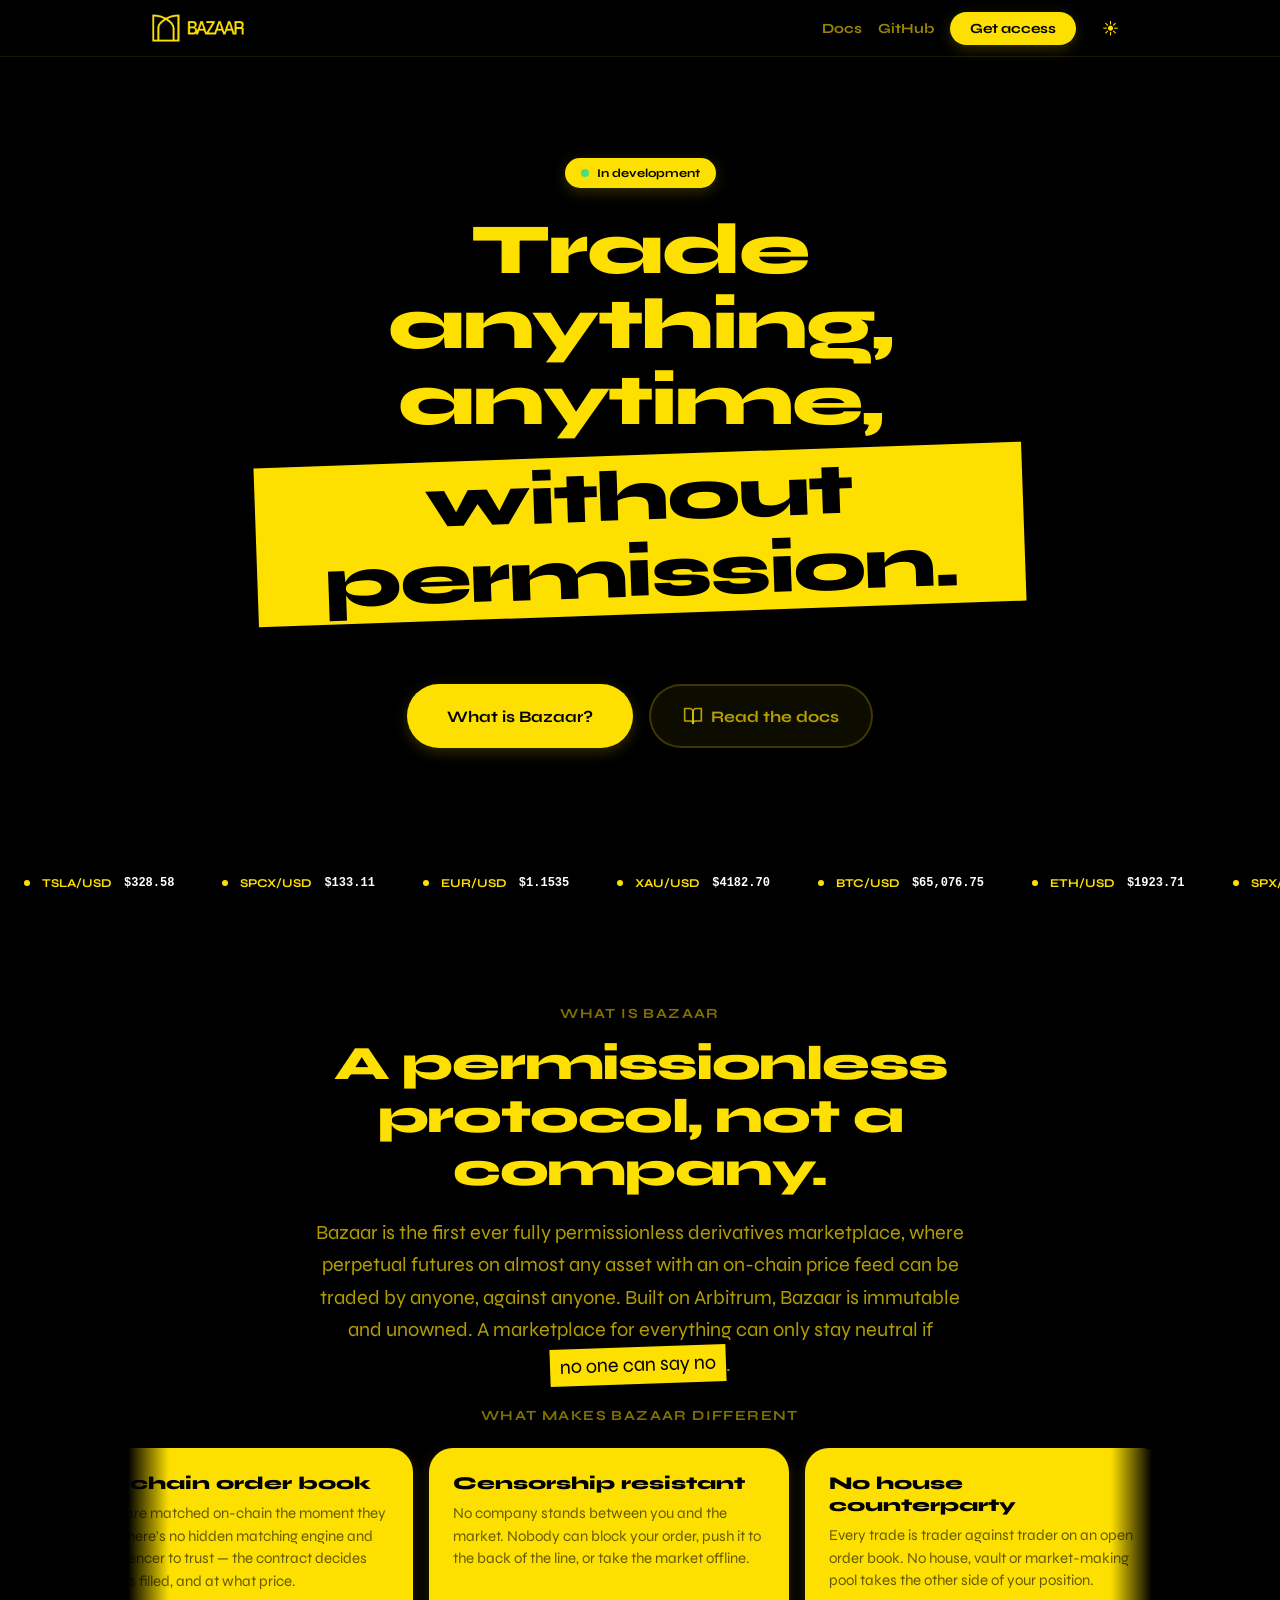
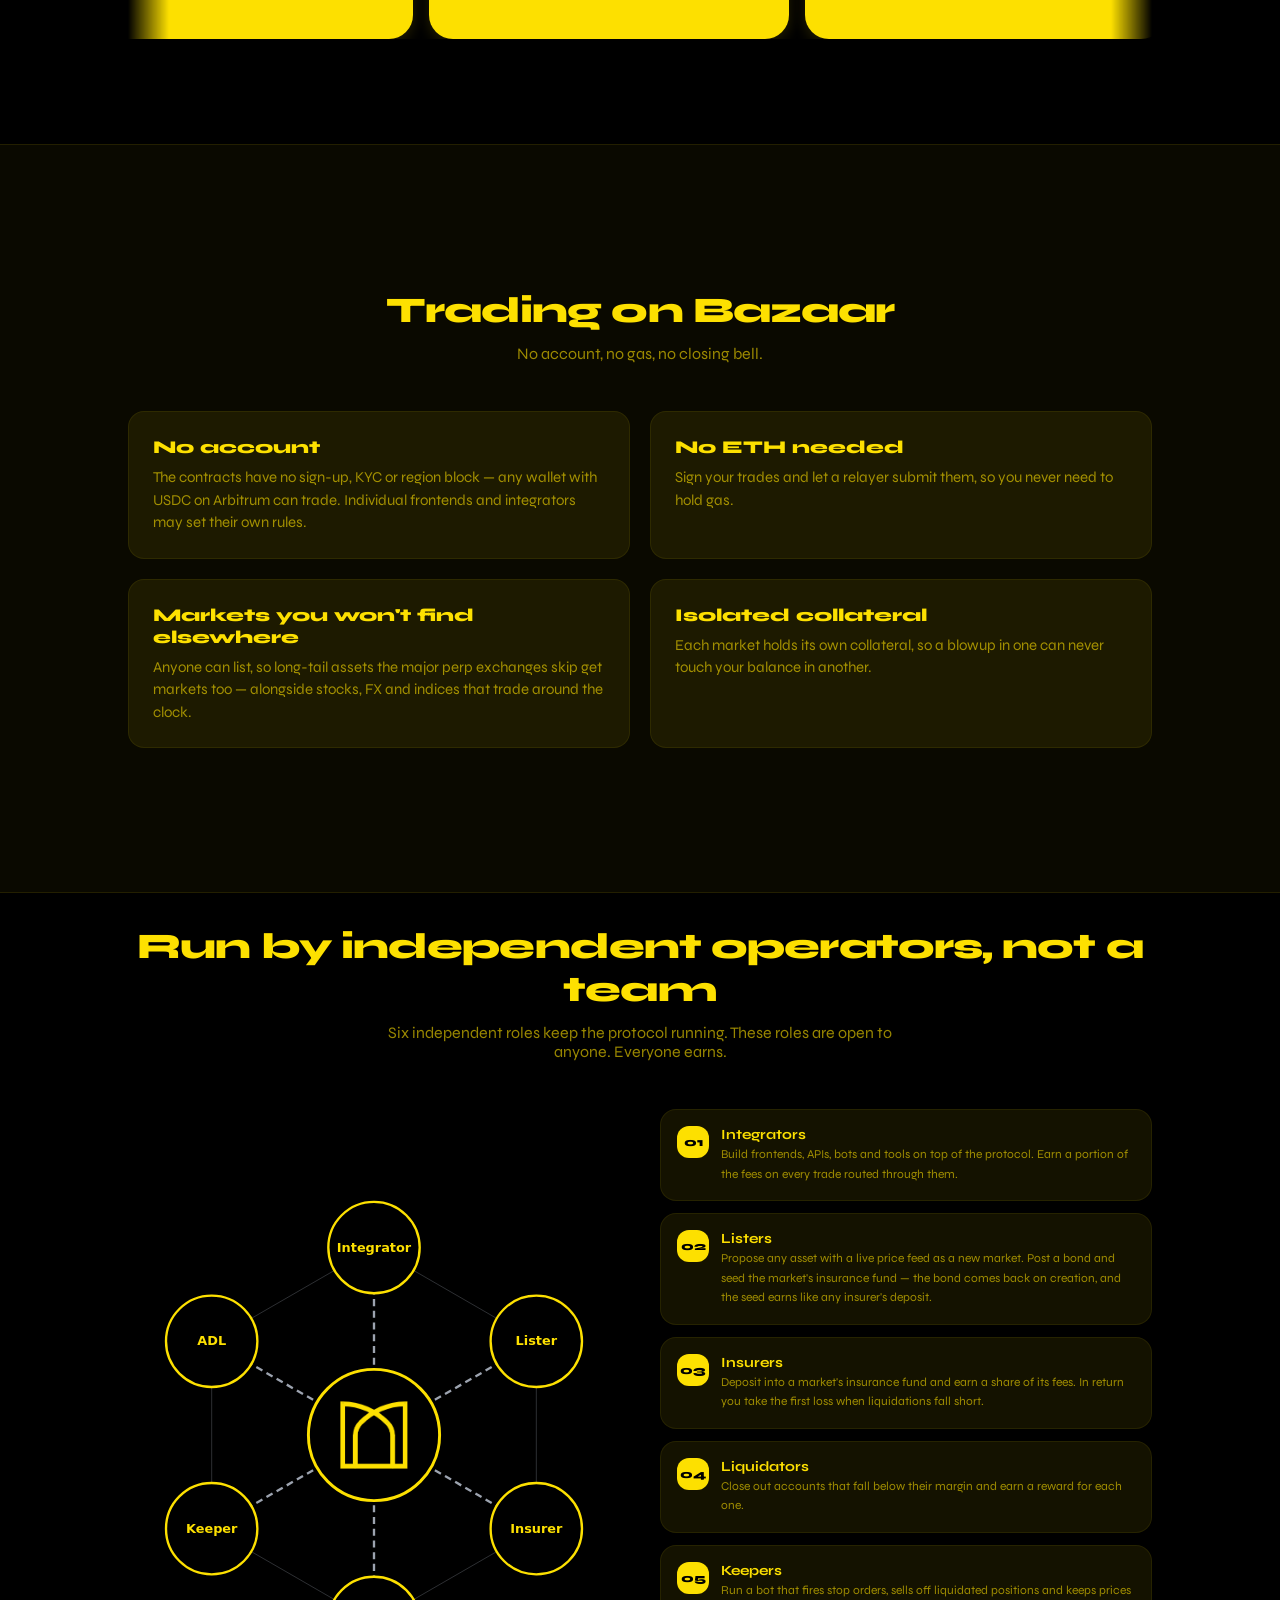
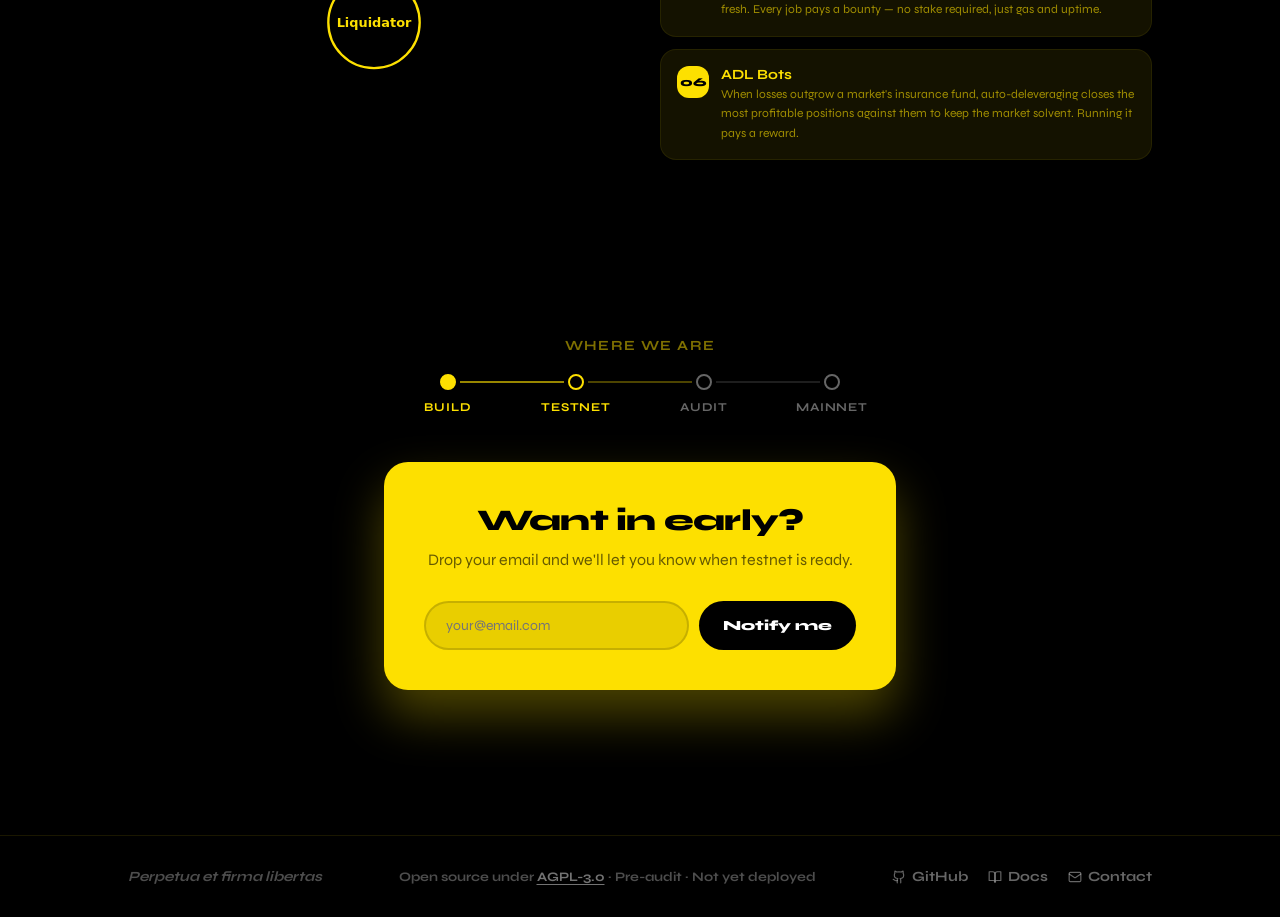
==== commit 4d080175: "Mark Build done and show Testnet as the stage in progress - Build is now a filled dot; Testnet is a " ====
--- a/index.html
+++ b/index.html
@@ -29,7 +29,7 @@
   <link href="https://fonts.googleapis.com/css2?family=Inter:wght@400;500;600;700;800;900&family=Syne:wght@400;500;600;700;800&display=swap" rel="stylesheet" />
   <!-- Version query on both assets: bump it whenever styles.css or script.js changes, so a visitor
        never pairs fresh HTML with a stale cached script or stylesheet during the CDN's 10-minute window. -->
-  <link rel="stylesheet" href="styles.css?v=20261021" />
+  <link rel="stylesheet" href="styles.css?v=20261021.3" />
   <!-- Set theme before first paint to avoid a flash -->
   <script>
     try {
@@ -295,8 +295,8 @@
       <div class="status">
         <p class="eyebrow status__eyebrow">Where we are</p>
         <ol class="status__track" aria-label="Project status">
-          <li class="status__step is-now"><span class="status__dot"></span><span class="status__label">Build</span></li>
-          <li class="status__step"><span class="status__dot"></span><span class="status__label">Testnet</span></li>
+          <li class="status__step is-done"><span class="status__dot"></span><span class="status__label">Build</span></li>
+          <li class="status__step is-now"><span class="status__dot"></span><span class="status__label">Testnet</span></li>
           <li class="status__step"><span class="status__dot"></span><span class="status__label">Audit</span></li>
           <li class="status__step"><span class="status__dot"></span><span class="status__label">Mainnet</span></li>
         </ol>
--- a/styles.css
+++ b/styles.css
@@ -258,8 +258,9 @@
   transition: background-color 0.5s, color 0.5s;
 }
 .waitlist__inner { max-width: 512px; margin: 0 auto; text-align: center; }
-/* Status strip: four stages joined by a line. The current one (.is-now) is lit in the page
-   accent and pulses; stages behind it (.is-done) are filled; the rest are hollow and dim. */
+/* Status strip: four stages joined by a line. Finished stages (.is-done) are filled in the page
+   accent; the current one (.is-now) is an accent ring that blinks; the rest are dim rings.
+   The connector stops short of each dot, so the rings stay hollow with nothing behind them. */
 .status { margin-bottom: 48px; }
 .status__eyebrow { margin-bottom: 20px; }
 .status__track { list-style: none; display: flex; align-items: flex-start; }
@@ -268,13 +269,13 @@
   font-size: 12px; font-weight: 700; text-transform: uppercase; letter-spacing: 0.08em;
   color: var(--wl-section-fg); opacity: 0.4; transition: color 0.5s;
 }
-.status__step::before { content: ""; position: absolute; top: 7px; left: 50%; width: 100%; height: 2px; background: currentColor; opacity: 0.3; }
+.status__step::before { content: ""; position: absolute; top: 7px; left: calc(50% + 12px); width: calc(100% - 24px); height: 2px; background: currentColor; opacity: 0.3; }
 .status__step:last-child::before { display: none; }
-.status__dot { position: relative; z-index: 1; width: 16px; height: 16px; border-radius: 9999px; border: 2px solid currentColor; background: var(--bg); transition: background-color 0.5s; }
-.status__step.is-done { opacity: 0.75; }
+.status__dot { width: 16px; height: 16px; border-radius: 9999px; border: 2px solid currentColor; background: transparent; transition: background-color 0.5s; }
+.status__step.is-done, .status__step.is-now { opacity: 1; color: var(--fg); }
 .status__step.is-done .status__dot { background: currentColor; }
-.status__step.is-now { opacity: 1; color: var(--fg); }
-.status__step.is-now .status__dot { background: var(--fg); border-color: var(--fg); animation: status-pulse 2.8s ease-in-out infinite; }
+.status__step.is-done::before { opacity: 0.6; }
+.status__step.is-now .status__dot { animation: status-blink 3s ease-in-out infinite; }
 .waitlist__card { border-radius: 24px; padding: 40px; background: var(--wl-card-bg); box-shadow: 0 25px 50px var(--wl-card-shadow); transition: background-color 0.5s; }
 .waitlist__title { font-size: 30px; font-weight: 900; letter-spacing: -0.025em; margin-bottom: 12px; color: var(--wl-title); }
 .waitlist__sub { margin-bottom: 32px; color: var(--wl-subtitle); }
@@ -313,10 +314,11 @@
   86%, 93% { background-color: #000000; }
   100% { background-color: #4ade80; }
 }
-/* Soft ring that breathes out from the current status-strip stage. */
-@keyframes status-pulse {
-  0%, 100% { box-shadow: 0 0 0 4px var(--shadow-soft); }
-  50% { box-shadow: 0 0 0 10px transparent; }
+/* Work-in-progress blink for the current status-strip stage: a slow, even breath — the ring
+   fades down over half the cycle and back up over the other half, with no hard edges. */
+@keyframes status-blink {
+  0%, 100% { opacity: 1; }
+  50% { opacity: 0.15; }
 }
 
 /* ---------- Responsive ---------- */
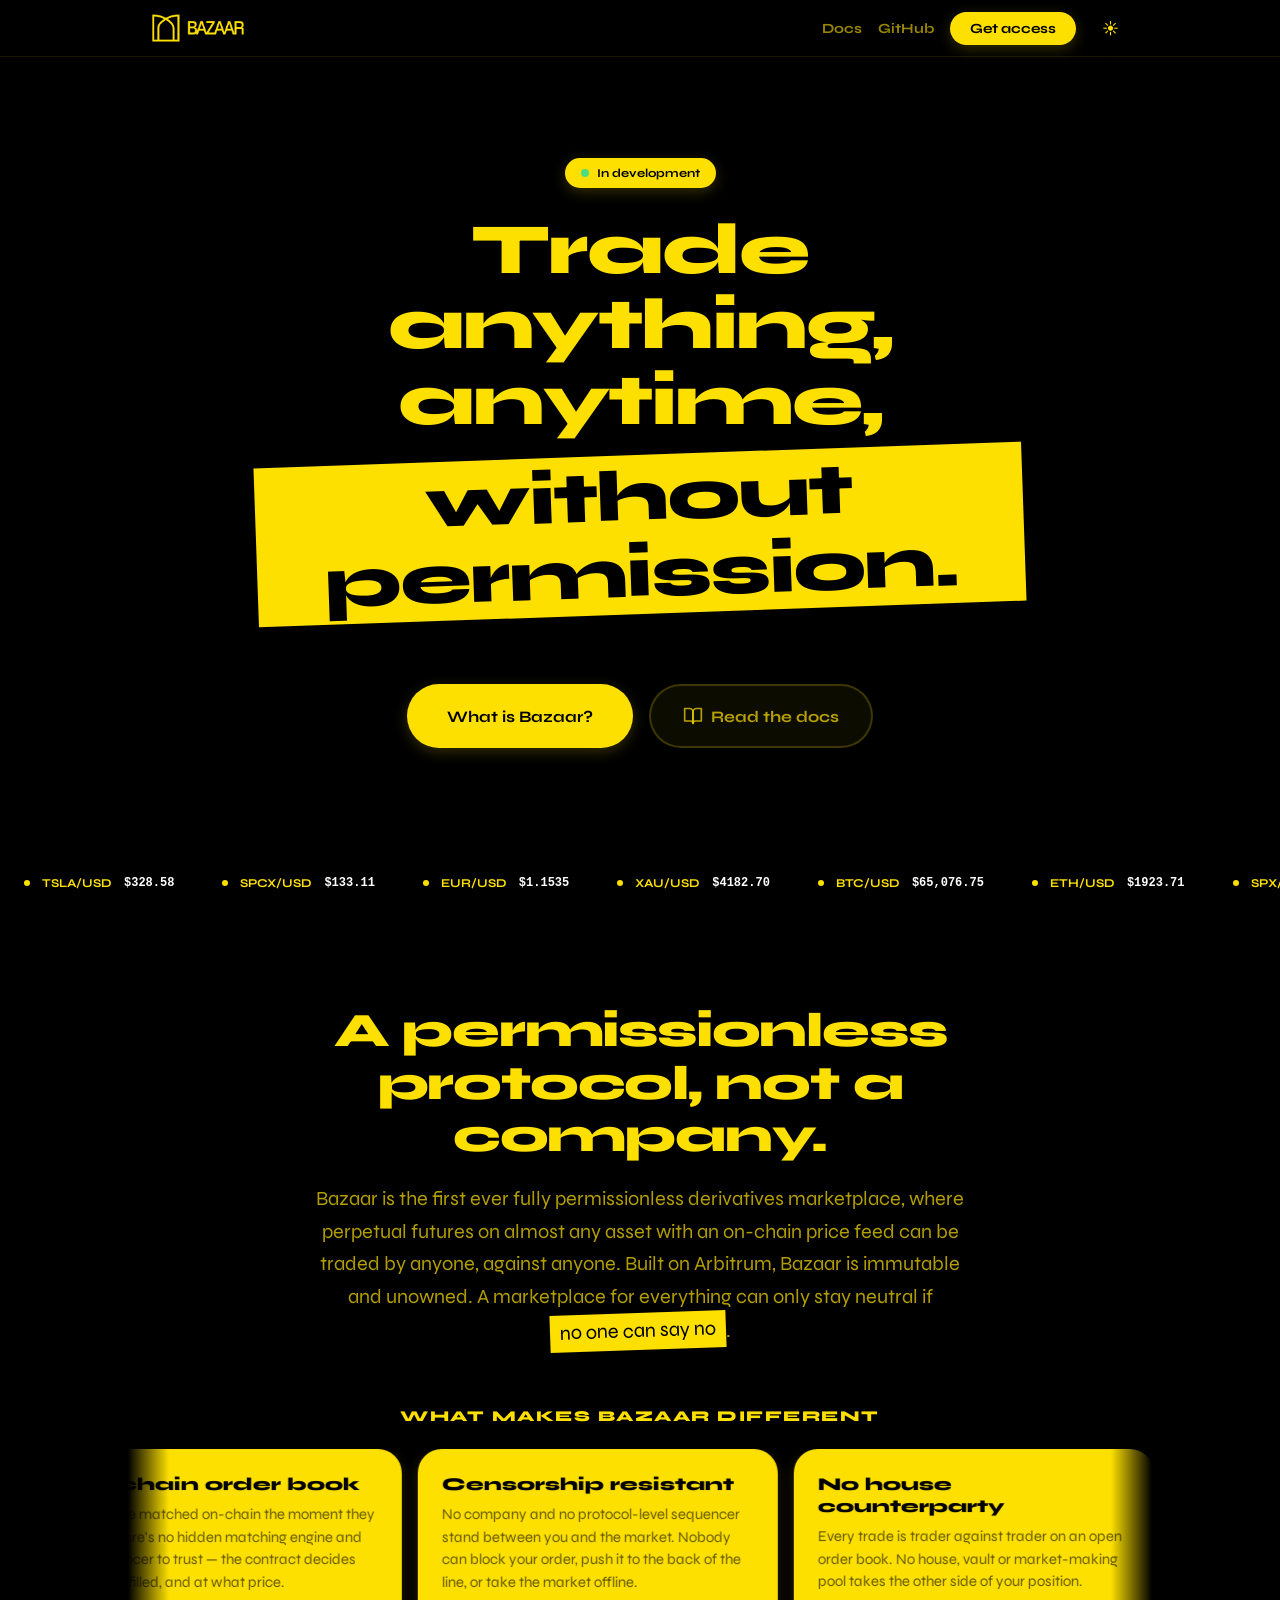
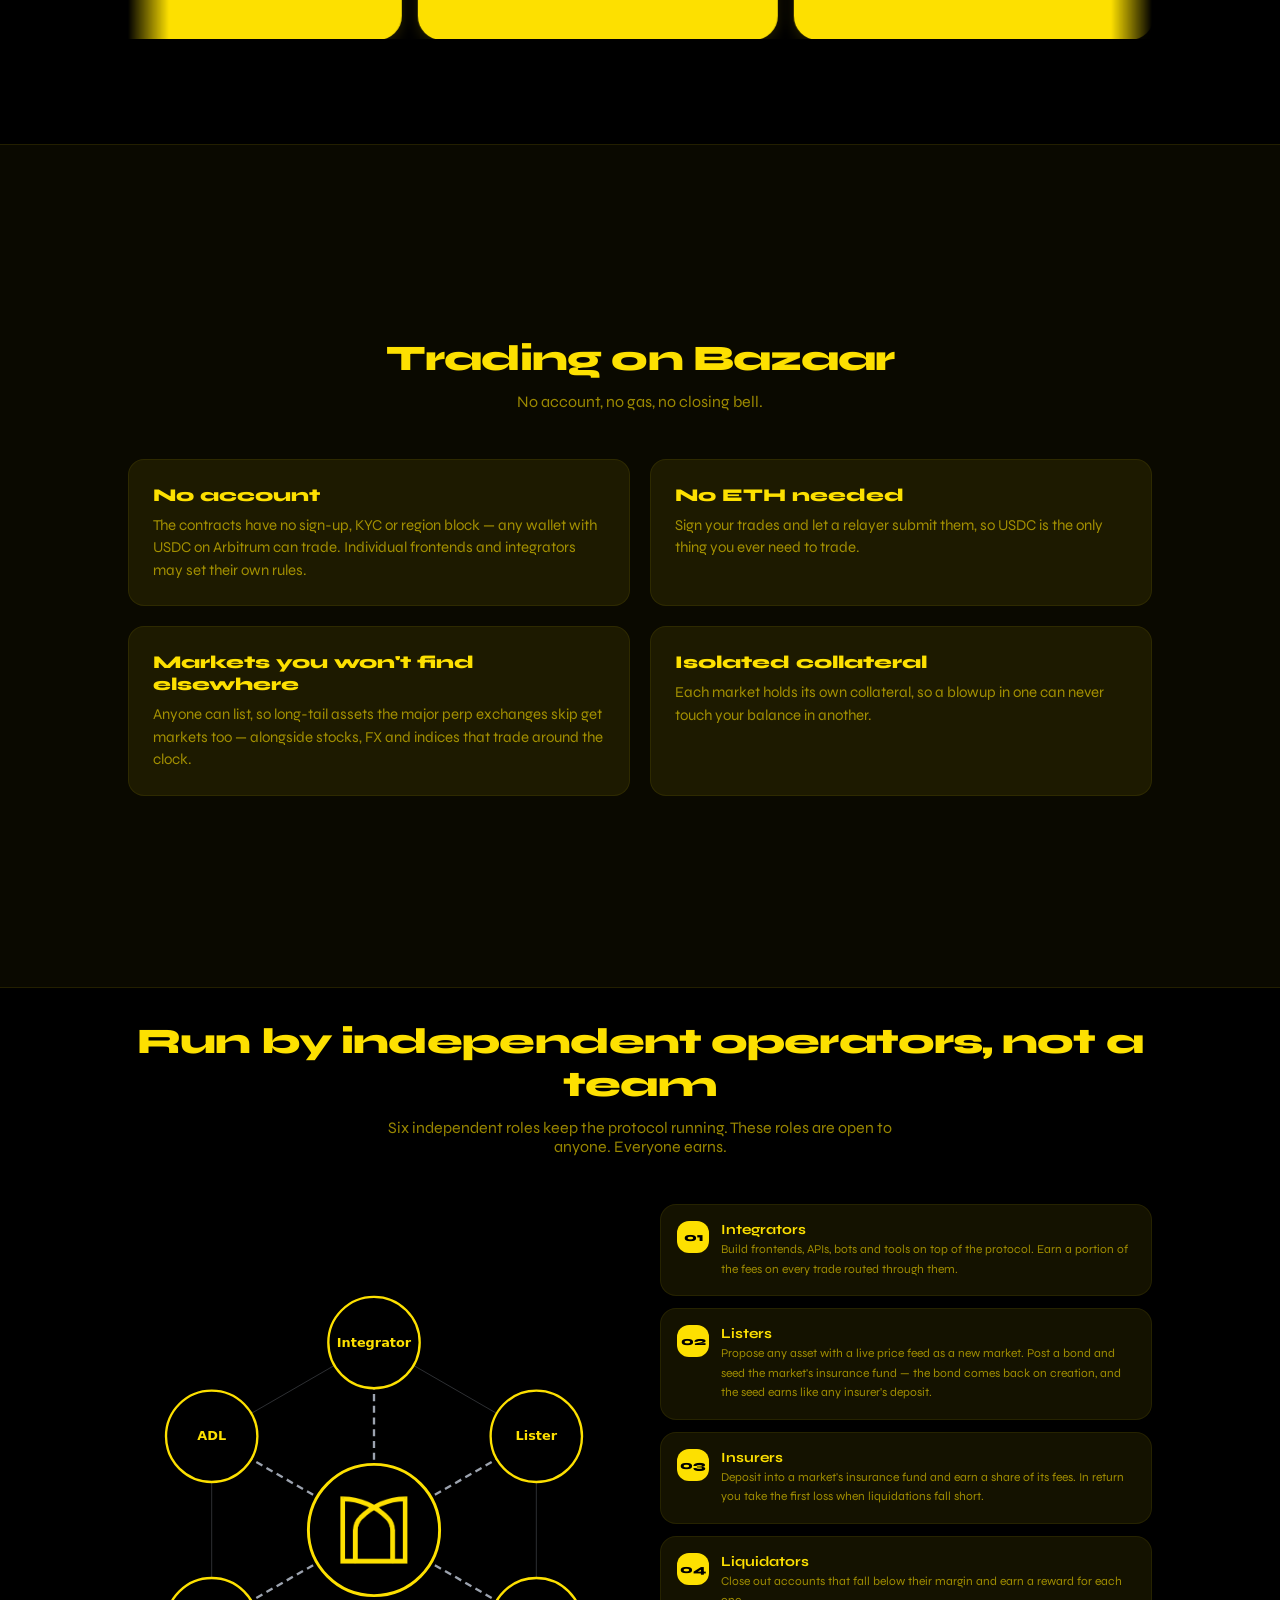
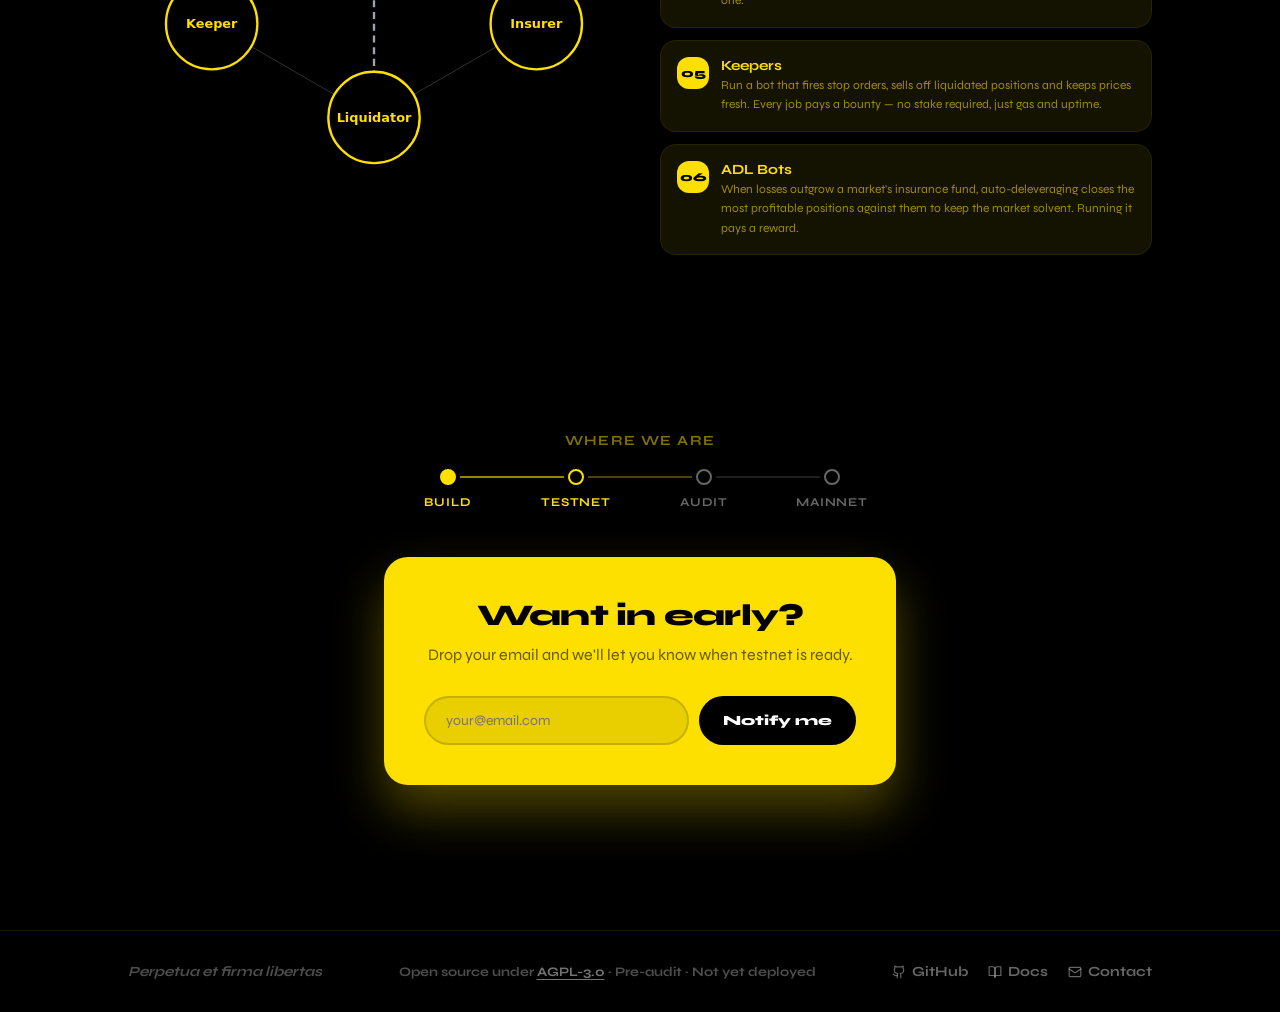
==== commit 19a2d053: "Centre the fit-to-screen sections and refine highlight copy Layout: - Size fit-to-screen sections to" ====
--- a/index.html
+++ b/index.html
@@ -29,7 +29,7 @@
   <link href="https://fonts.googleapis.com/css2?family=Inter:wght@400;500;600;700;800;900&family=Syne:wght@400;500;600;700;800&display=swap" rel="stylesheet" />
   <!-- Version query on both assets: bump it whenever styles.css or script.js changes, so a visitor
        never pairs fresh HTML with a stale cached script or stylesheet during the CDN's 10-minute window. -->
-  <link rel="stylesheet" href="styles.css?v=20261021.3" />
+  <link rel="stylesheet" href="styles.css?v=20261027.5" />
   <!-- Set theme before first paint to avoid a flash -->
   <script>
     try {
@@ -118,7 +118,6 @@
   <section id="what-is-bazaar" class="section section--fit">
     <div class="container">
       <div class="wi__intro">
-        <p class="eyebrow">What is Bazaar</p>
         <h2 class="wi__title">A permissionless protocol, not a company.</h2>
         <p class="wi__lead">Bazaar is the first ever fully permissionless derivatives marketplace, where perpetual futures on almost any asset with an on-chain price feed can be traded by anyone, against anyone. Built on Arbitrum, Bazaar is immutable and unowned. A marketplace for everything can only stay neutral if <span class="hl">no one can say no</span>.</p>
       </div>
@@ -131,7 +130,7 @@
           </div>
           <div class="card-feature">
             <h3 class="card-feature__title">Censorship resistant</h3>
-            <p class="card-feature__desc">No company stands between you and the market. Nobody can block your order, push it to the back of the line, or take the market offline.</p>
+            <p class="card-feature__desc">No company and no protocol-level sequencer stand between you and the market. Nobody can block your order, push it to the back of the line, or take the market offline.</p>
           </div>
           <div class="card-feature">
             <h3 class="card-feature__title">No house counterparty</h3>
@@ -143,15 +142,15 @@
           </div>
           <div class="card-feature">
             <h3 class="card-feature__title">Built for real-world assets</h3>
-            <p class="card-feature__desc">Stocks and FX don't trade around the clock, and companies get acquired. Bazaar markets keep running through closures and cash-settle cleanly when an asset stops existing.</p>
+            <p class="card-feature__desc">Stocks and FX don't trade around the clock. Bazaar markets keep running through closures, and cash-settle cleanly after a merger, split, delisting or other major corporate action.</p>
           </div>
           <div class="card-feature">
             <h3 class="card-feature__title">Risk sets itself</h3>
-            <p class="card-feature__desc">No committee sets leverage or fees. Each market measures its own risk and adjusts its margin, insurance and fees automatically.</p>
+            <p class="card-feature__desc">No committee or governance sets leverage or fees. Each market measures its own risk and adjusts its margin requirements, insurance threshold and fees automatically.</p>
           </div>
           <div class="card-feature">
             <h3 class="card-feature__title">Every role is open</h3>
-            <p class="card-feature__desc">List a market, run a bot, back the insurance fund, build a frontend. Every job the exchange needs is open to anyone — and every one pays.</p>
+            <p class="card-feature__desc">List a market, run a bot, back the insurance fund, build a frontend. Every job the exchange needs is open to anyone, and each one is rewarded.</p>
           </div>
           <div class="card-feature">
             <h3 class="card-feature__title">Super-low fees</h3>
@@ -171,7 +170,7 @@
           </div>
           <div class="card-feature" aria-hidden="true">
             <h3 class="card-feature__title">Censorship resistant</h3>
-            <p class="card-feature__desc">No company stands between you and the market. Nobody can block your order, push it to the back of the line, or take the market offline.</p>
+            <p class="card-feature__desc">No company and no protocol-level sequencer stand between you and the market. Nobody can block your order, push it to the back of the line, or take the market offline.</p>
           </div>
           <div class="card-feature" aria-hidden="true">
             <h3 class="card-feature__title">No house counterparty</h3>
@@ -183,15 +182,15 @@
           </div>
           <div class="card-feature" aria-hidden="true">
             <h3 class="card-feature__title">Built for real-world assets</h3>
-            <p class="card-feature__desc">Stocks and FX don't trade around the clock, and companies get acquired. Bazaar markets keep running through closures and cash-settle cleanly when an asset stops existing.</p>
+            <p class="card-feature__desc">Stocks and FX don't trade around the clock. Bazaar markets keep running through closures, and cash-settle cleanly after a merger, split, delisting or other major corporate action.</p>
           </div>
           <div class="card-feature" aria-hidden="true">
             <h3 class="card-feature__title">Risk sets itself</h3>
-            <p class="card-feature__desc">No committee sets leverage or fees. Each market measures its own risk and adjusts its margin, insurance and fees automatically.</p>
+            <p class="card-feature__desc">No committee or governance sets leverage or fees. Each market measures its own risk and adjusts its margin requirements, insurance threshold and fees automatically.</p>
           </div>
           <div class="card-feature" aria-hidden="true">
             <h3 class="card-feature__title">Every role is open</h3>
-            <p class="card-feature__desc">List a market, run a bot, back the insurance fund, build a frontend. Every job the exchange needs is open to anyone — and every one pays.</p>
+            <p class="card-feature__desc">List a market, run a bot, back the insurance fund, build a frontend. Every job the exchange needs is open to anyone, and each one is rewarded.</p>
           </div>
           <div class="card-feature" aria-hidden="true">
             <h3 class="card-feature__title">Super-low fees</h3>
@@ -211,7 +210,7 @@
   </section>
 
   <!-- ===================== Trading ===================== -->
-  <section class="section section--band">
+  <section class="section section--band section--fit">
     <div class="container">
       <div class="sec__head">
         <h2 class="sec__title">Trading on Bazaar</h2>
@@ -219,7 +218,7 @@
       </div>
       <div class="perks">
         <div class="perk"><h3 class="perk__title">No account</h3><p class="perk__desc">The contracts have no sign-up, KYC or region block — any wallet with USDC on Arbitrum can trade. Individual frontends and integrators may set their own rules.</p></div>
-        <div class="perk"><h3 class="perk__title">No ETH needed</h3><p class="perk__desc">Sign your trades and let a relayer submit them, so you never need to hold gas.</p></div>
+        <div class="perk"><h3 class="perk__title">No ETH needed</h3><p class="perk__desc">Sign your trades and let a relayer submit them, so USDC is the only thing you ever need to trade.</p></div>
         <div class="perk"><h3 class="perk__title">Markets you won't find elsewhere</h3><p class="perk__desc">Anyone can list, so long-tail assets the major perp exchanges skip get markets too — alongside stocks, FX and indices that trade around the clock.</p></div>
         <div class="perk"><h3 class="perk__title">Isolated collateral</h3><p class="perk__desc">Each market holds its own collateral, so a blowup in one can never touch your balance in another.</p></div>
       </div>
--- a/styles.css
+++ b/styles.css
@@ -179,18 +179,20 @@
 
 /* ---------- Section scaffolding ---------- */
 .section { padding: 112px 24px; }
-.section--fit { min-height: 100vh; min-height: 100svh; display: flex; flex-direction: column; justify-content: center; }
+/* Fit-to-screen sections fill the viewport below the fixed 56px nav, so an anchor jump (which
+   lands them under the nav) centres their content in what is actually visible. */
+.section--fit { min-height: calc(100vh - 56px); min-height: calc(100svh - 56px); display: flex; flex-direction: column; justify-content: center; }
 .section--band {
   background: var(--section-bg);
   border-top: 1px solid var(--border); border-bottom: 1px solid var(--border);
   transition: background-color 0.5s, border-color 0.5s;
 }
 .eyebrow { font-size: 14px; font-weight: 700; text-transform: uppercase; letter-spacing: 0.1em; color: var(--muted-soft); transition: color 0.5s; }
-.eyebrow--center { text-align: center; margin-bottom: 48px; }
+/* The highlights heading: brighter and larger than the other eyebrows so it reads as a header. */
+.eyebrow--center { text-align: center; margin-bottom: 48px; font-size: 15px; font-weight: 800; letter-spacing: 0.1em; color: var(--fg); }
 
 /* What is Bazaar */
-.wi__intro { text-align: center; max-width: 672px; margin: 0 auto 56px; }
-.wi__intro .eyebrow { margin-bottom: 16px; }
+.wi__intro { text-align: center; max-width: 672px; margin: 0 auto 89px; }
 .wi__title { font-size: 30px; font-weight: 900; letter-spacing: -0.025em; line-height: 1.1; margin-bottom: 20px; }
 .wi__lead { font-size: 18px; line-height: 1.625; color: var(--muted-strong); transition: color 0.5s; }
 
@@ -339,19 +341,16 @@
   .section, .waitlist { padding-top: 144px; padding-bottom: 144px; }
   .net__grid { grid-template-columns: 1fr 1fr; }
 }
+/* Fit sections centre their content themselves, so they only need a modest equal buffer;
+   the regular 112-144px would push the content down past the visible centre. */
+.section--fit { padding-top: 64px; padding-bottom: 64px; }
 
 /* Short/small screens: desktop-scale 112px padding makes the fit-to-screen sections taller
    than the viewport, so their centered content gets clipped. Trim it so they actually fit. */
 @media (max-width: 640px), (max-height: 900px) {
-  .section--fit {
-    padding-top: 32px; padding-bottom: 32px;
-    /* Anchored sections sit 56px down (under the fixed nav), so subtract it or the
-       bottom of the content falls past the fold. */
-    min-height: calc(100vh - 56px);
-    min-height: calc(100svh - 56px);
-  }
+  .section--fit { padding-top: 32px; padding-bottom: 32px; }
   /* Tighten the two biggest internal gaps so the content clears the fold. */
-  .section--fit .wi__intro { margin-bottom: 24px; }
+  .section--fit .wi__intro { margin-bottom: 57px; }
   .section--fit .eyebrow--center { margin-bottom: 24px; }
 }
 
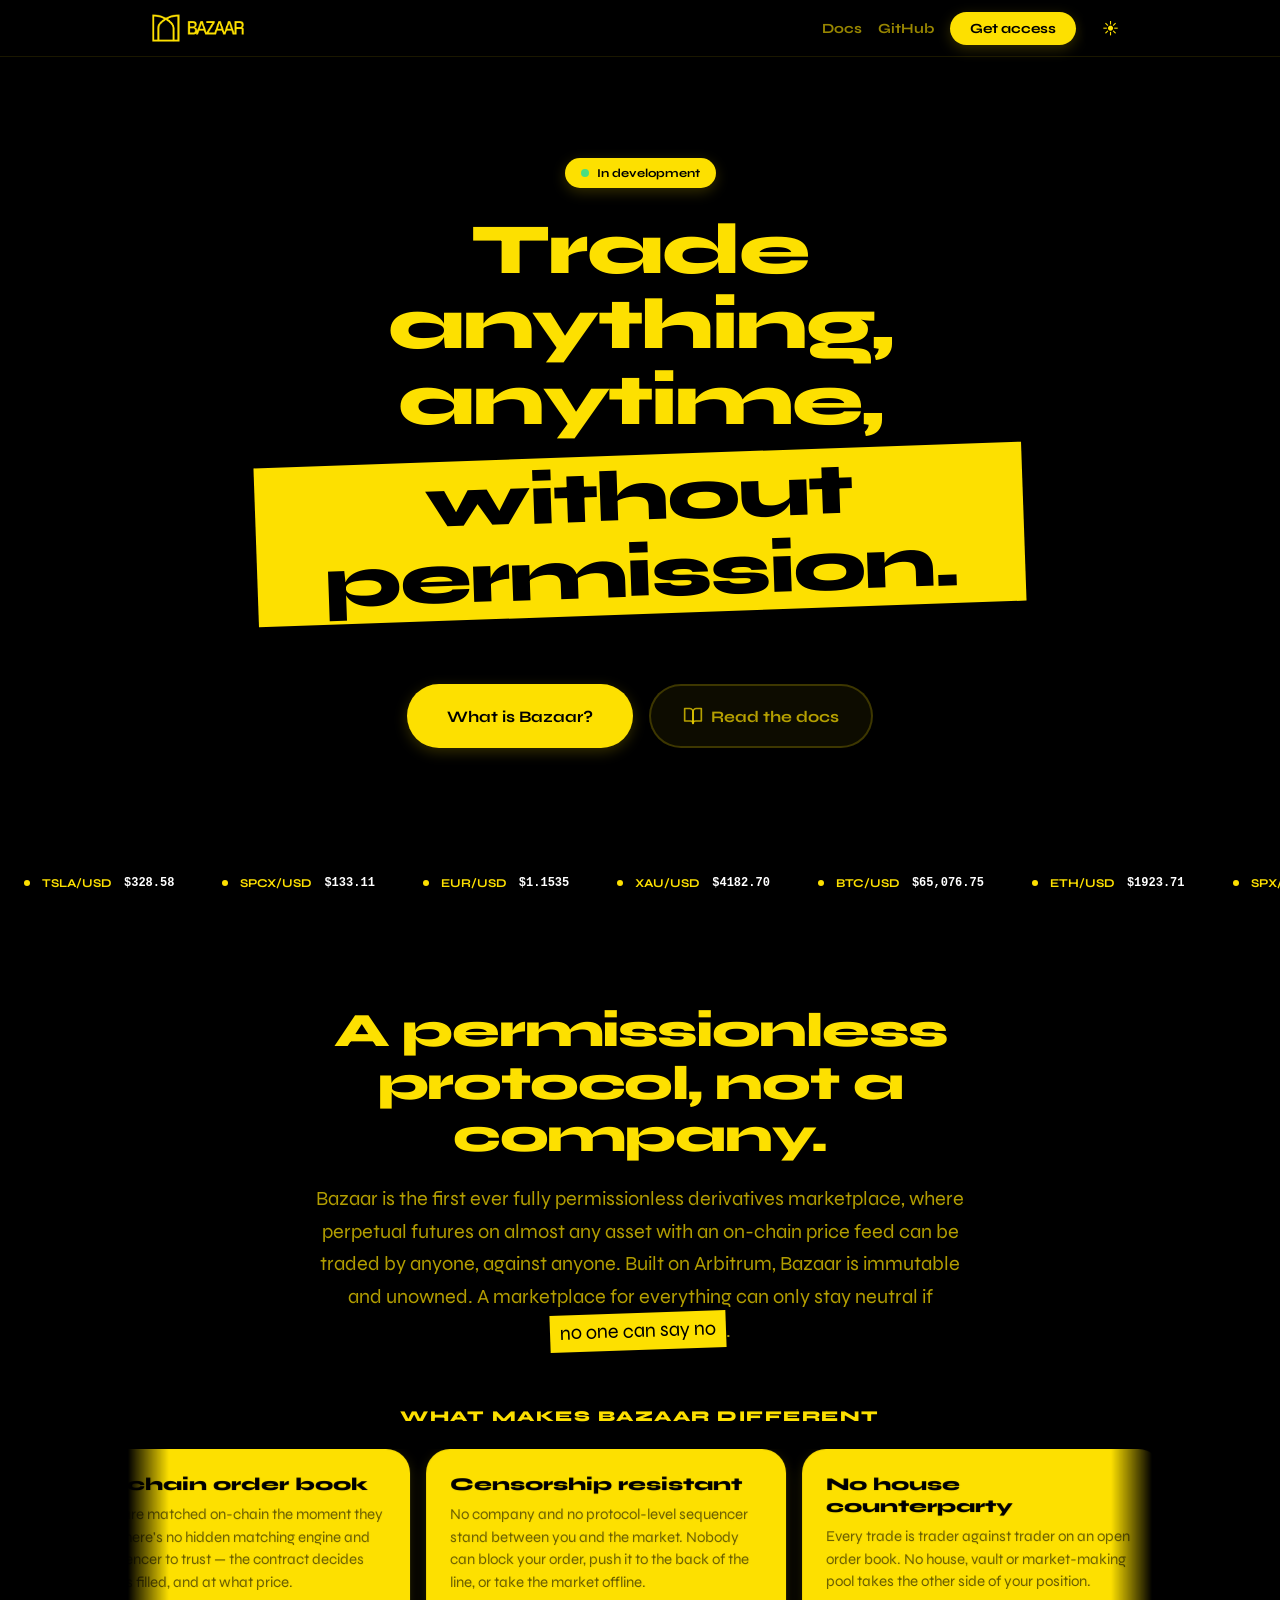
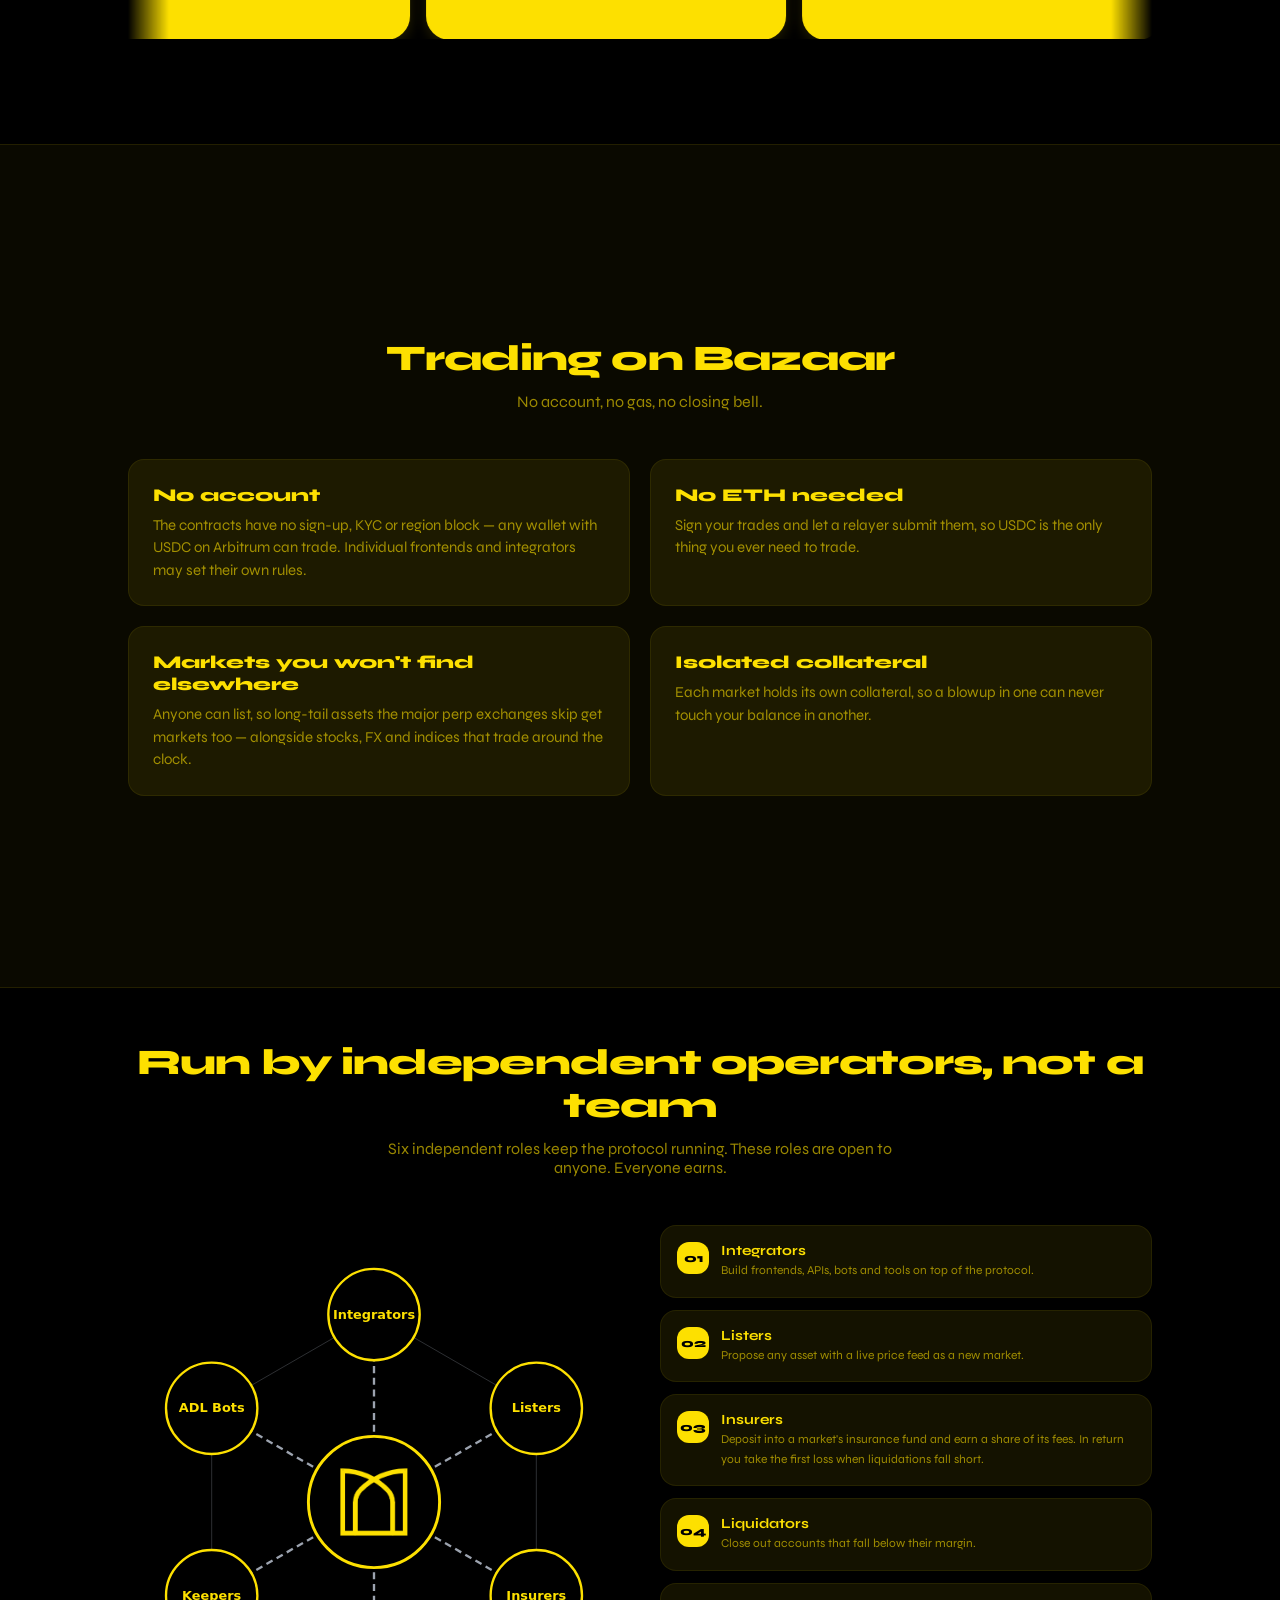
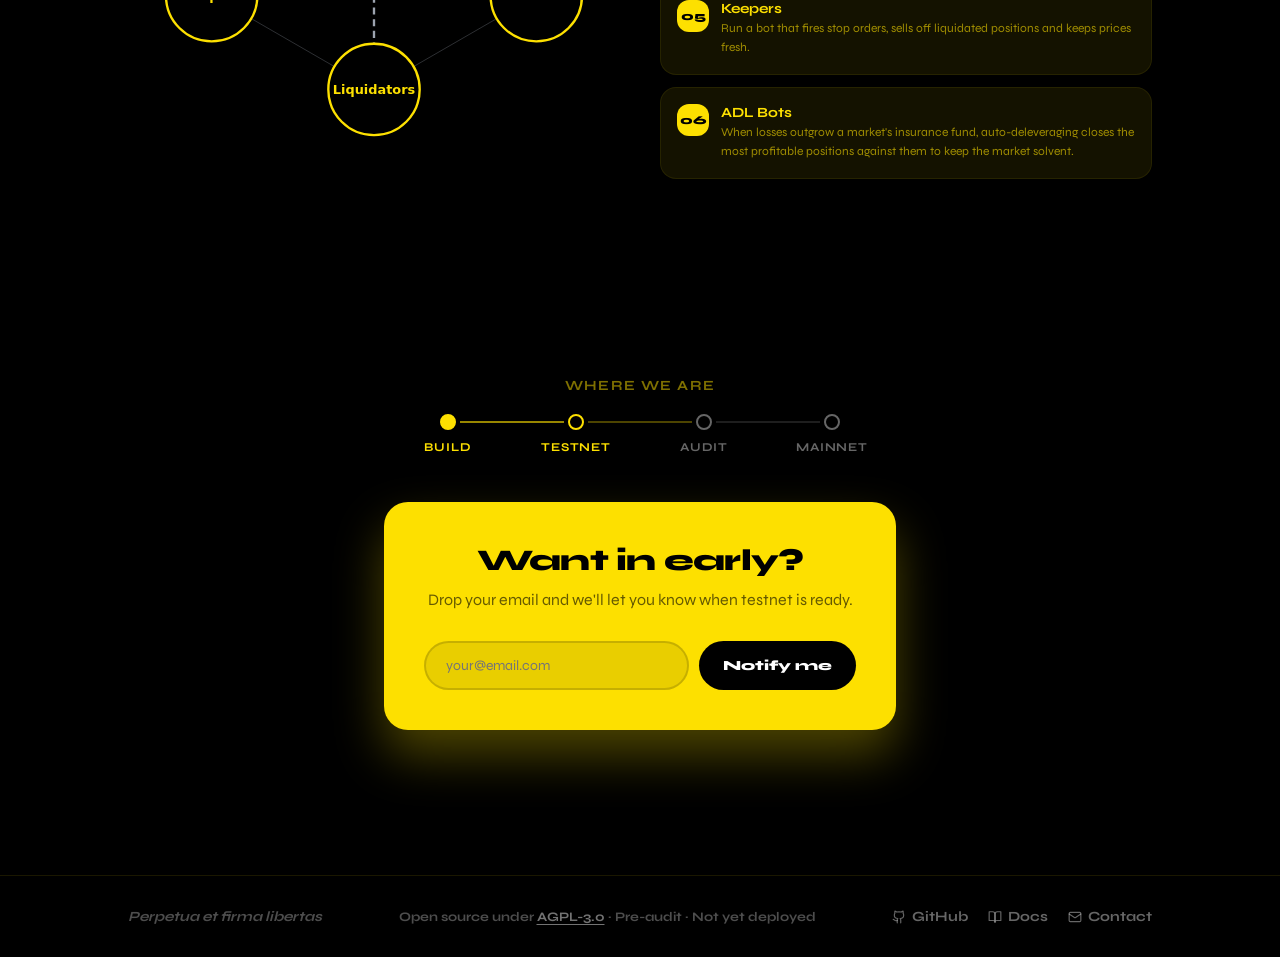
==== commit f8a6c8f4: "Shorten the role descriptions and pluralize the wheel labels - Drop the earning sentences from Integ" ====
--- a/index.html
+++ b/index.html
@@ -249,39 +249,39 @@
             <line x1="71.44" y1="130" x2="210" y2="50" class="net__ring"></line>
             <g class="net__node" style="transform-origin:210px 50px;">
               <circle cx="210" cy="50" r="39" fill="#000000" stroke="#FDE000" stroke-width="2"></circle>
-              <text x="210" y="53.5" class="net__label">Integrator</text>
+              <text x="210" y="53.5" class="net__label">Integrators</text>
             </g>
             <g class="net__node" style="transform-origin:348.56px 130px;">
               <circle cx="348.56" cy="130" r="39" fill="#000000" stroke="#FDE000" stroke-width="2"></circle>
-              <text x="348.56" y="133.5" class="net__label">Lister</text>
+              <text x="348.56" y="133.5" class="net__label">Listers</text>
             </g>
             <g class="net__node" style="transform-origin:348.56px 290px;">
               <circle cx="348.56" cy="290" r="39" fill="#000000" stroke="#FDE000" stroke-width="2"></circle>
-              <text x="348.56" y="293.5" class="net__label">Insurer</text>
+              <text x="348.56" y="293.5" class="net__label">Insurers</text>
             </g>
             <g class="net__node" style="transform-origin:210px 370px;">
               <circle cx="210" cy="370" r="39" fill="#000000" stroke="#FDE000" stroke-width="2"></circle>
-              <text x="210" y="373.5" class="net__label">Liquidator</text>
+              <text x="210" y="373.5" class="net__label">Liquidators</text>
             </g>
             <g class="net__node" style="transform-origin:71.44px 290px;">
               <circle cx="71.44" cy="290" r="39" fill="#000000" stroke="#FDE000" stroke-width="2"></circle>
-              <text x="71.44" y="293.5" class="net__label">Keeper</text>
+              <text x="71.44" y="293.5" class="net__label">Keepers</text>
             </g>
             <g class="net__node" style="transform-origin:71.44px 130px;">
               <circle cx="71.44" cy="130" r="39" fill="#000000" stroke="#FDE000" stroke-width="2"></circle>
-              <text x="71.44" y="133.5" class="net__label">ADL</text>
+              <text x="71.44" y="133.5" class="net__label">ADL Bots</text>
             </g>
           </g>
           <circle cx="210" cy="210" r="56" fill="#000000" stroke="#FDE000" stroke-width="2.5"></circle>
           <image href="assets/bazaar-emblem-yellow.png" x="181" y="181" width="58" height="58"></image>
         </svg>
         <div class="roles">
-          <div class="role"><span class="role__num">01</span><div><h4 class="role__name">Integrators</h4><p class="role__desc">Build frontends, APIs, bots and tools on top of the protocol. Earn a portion of the fees on every trade routed through them.</p></div></div>
-          <div class="role"><span class="role__num">02</span><div><h4 class="role__name">Listers</h4><p class="role__desc">Propose any asset with a live price feed as a new market. Post a bond and seed the market's insurance fund — the bond comes back on creation, and the seed earns like any insurer's deposit.</p></div></div>
+          <div class="role"><span class="role__num">01</span><div><h4 class="role__name">Integrators</h4><p class="role__desc">Build frontends, APIs, bots and tools on top of the protocol.</p></div></div>
+          <div class="role"><span class="role__num">02</span><div><h4 class="role__name">Listers</h4><p class="role__desc">Propose any asset with a live price feed as a new market.</p></div></div>
           <div class="role"><span class="role__num">03</span><div><h4 class="role__name">Insurers</h4><p class="role__desc">Deposit into a market's insurance fund and earn a share of its fees. In return you take the first loss when liquidations fall short.</p></div></div>
-          <div class="role"><span class="role__num">04</span><div><h4 class="role__name">Liquidators</h4><p class="role__desc">Close out accounts that fall below their margin and earn a reward for each one.</p></div></div>
-          <div class="role"><span class="role__num">05</span><div><h4 class="role__name">Keepers</h4><p class="role__desc">Run a bot that fires stop orders, sells off liquidated positions and keeps prices fresh. Every job pays a bounty — no stake required, just gas and uptime.</p></div></div>
-          <div class="role"><span class="role__num">06</span><div><h4 class="role__name">ADL Bots</h4><p class="role__desc">When losses outgrow a market's insurance fund, auto-deleveraging closes the most profitable positions against them to keep the market solvent. Running it pays a reward.</p></div></div>
+          <div class="role"><span class="role__num">04</span><div><h4 class="role__name">Liquidators</h4><p class="role__desc">Close out accounts that fall below their margin.</p></div></div>
+          <div class="role"><span class="role__num">05</span><div><h4 class="role__name">Keepers</h4><p class="role__desc">Run a bot that fires stop orders, sells off liquidated positions and keeps prices fresh.</p></div></div>
+          <div class="role"><span class="role__num">06</span><div><h4 class="role__name">ADL Bots</h4><p class="role__desc">When losses outgrow a market's insurance fund, auto-deleveraging closes the most profitable positions against them to keep the market solvent.</p></div></div>
         </div>
       </div>
     </div>
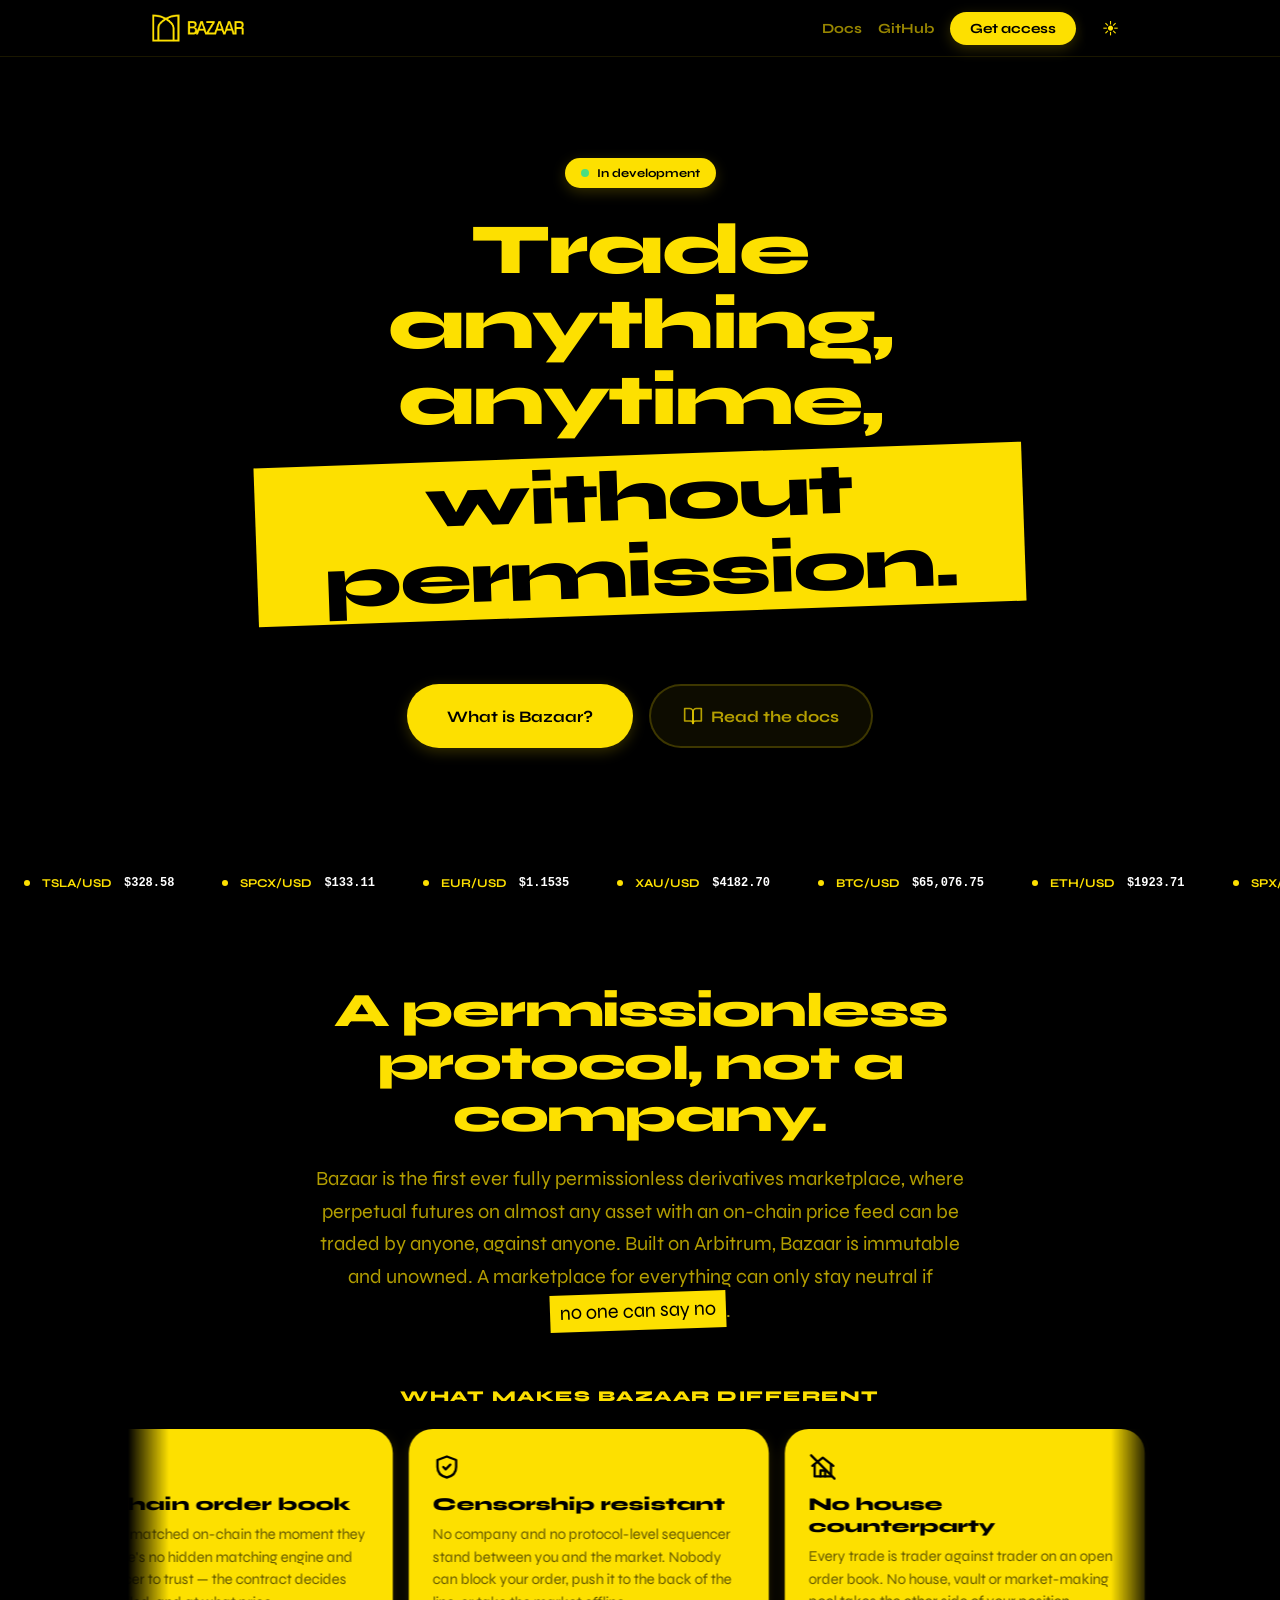
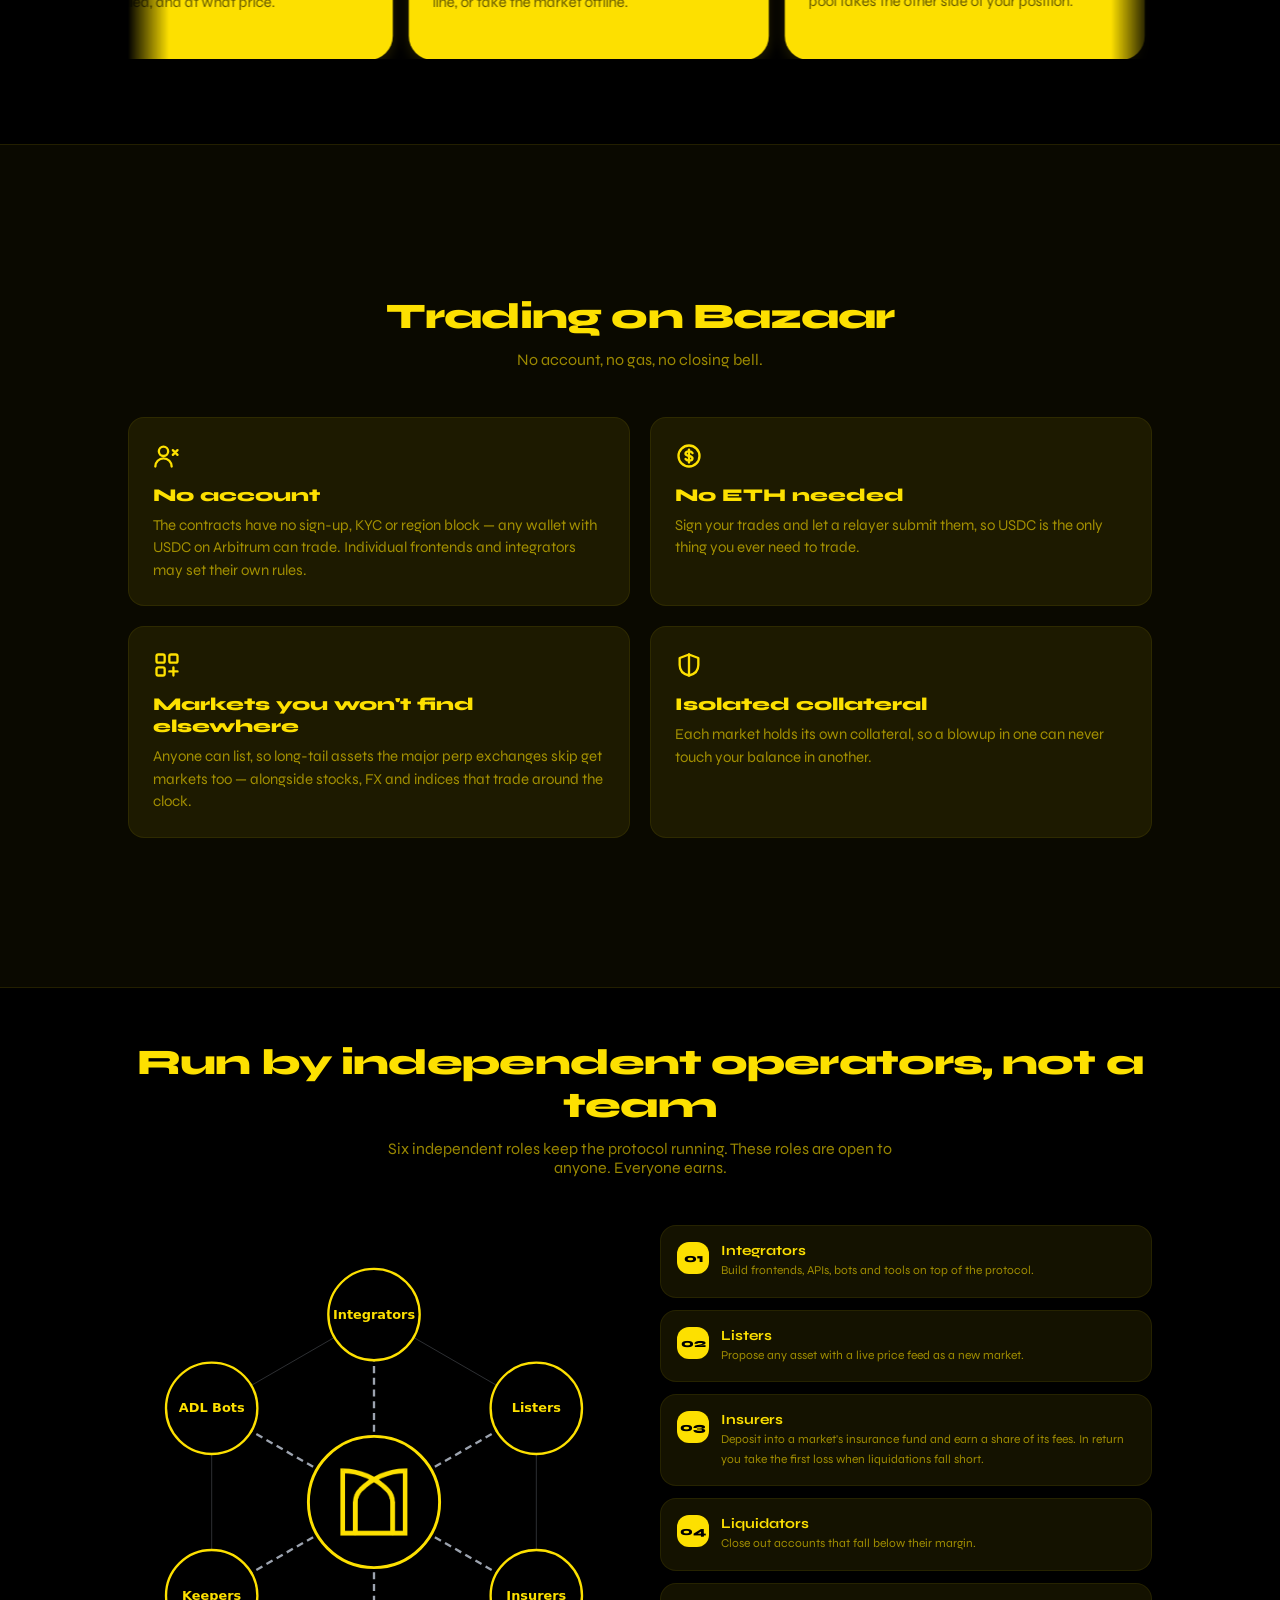
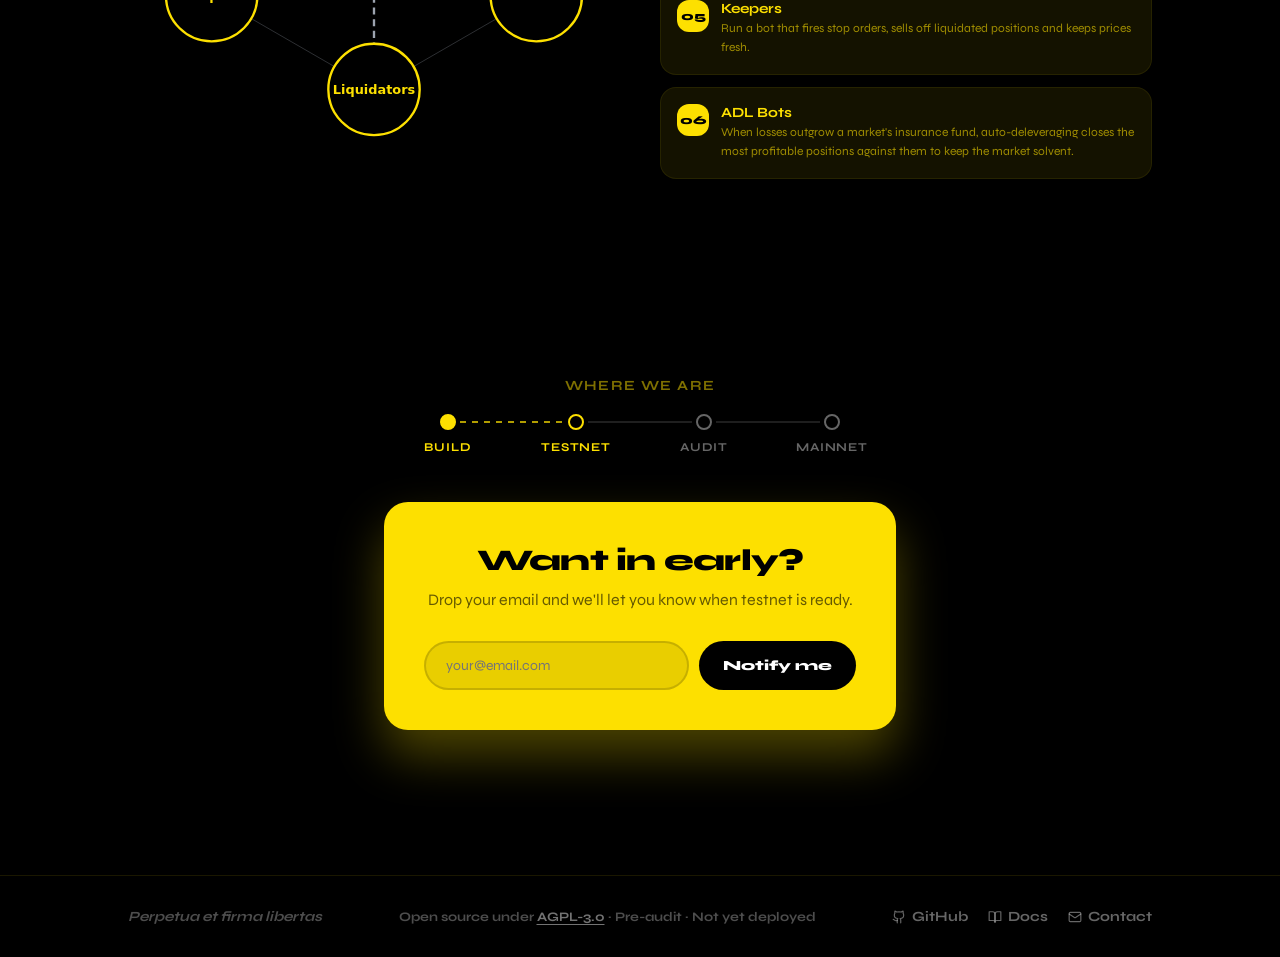
==== commit 92ade623: "Add icons, scroll reveal and status-strip motion - Line icons on every highlight card and trading ca" ====
--- a/index.html
+++ b/index.html
@@ -29,7 +29,7 @@
   <link href="https://fonts.googleapis.com/css2?family=Inter:wght@400;500;600;700;800;900&family=Syne:wght@400;500;600;700;800&display=swap" rel="stylesheet" />
   <!-- Version query on both assets: bump it whenever styles.css or script.js changes, so a visitor
        never pairs fresh HTML with a stale cached script or stylesheet during the CDN's 10-minute window. -->
-  <link rel="stylesheet" href="styles.css?v=20261027.5" />
+  <link rel="stylesheet" href="styles.css?v=20261028.4" />
   <!-- Set theme before first paint to avoid a flash -->
   <script>
     try {
@@ -39,6 +39,24 @@
   </script>
 </head>
 <body>
+
+  <!-- Icon sprite: every card icon is a <use> of one of these symbols. -->
+  <svg width="0" height="0" style="position:absolute" aria-hidden="true">
+    <symbol id="i-noaccount" viewBox="0 0 24 24"><circle cx="9" cy="8" r="4"/><path d="M2 21c0-3.9 3.1-7 7-7s7 3.1 7 7"/><path d="M17 7l4 4M21 7l-4 4"/></symbol>
+    <symbol id="i-coin" viewBox="0 0 24 24"><circle cx="12" cy="12" r="9"/><path d="M15 9.5c-.5-1-1.6-1.5-3-1.5-1.7 0-3 .9-3 2s1.3 1.6 3 2 3 .9 3 2-1.3 2-3 2c-1.4 0-2.5-.6-3-1.5"/><path d="M12 6.5v11"/></symbol>
+    <symbol id="i-gridplus" viewBox="0 0 24 24"><rect x="3" y="3" width="7" height="7" rx="1.5"/><rect x="14" y="3" width="7" height="7" rx="1.5"/><rect x="3" y="14" width="7" height="7" rx="1.5"/><path d="M17.5 14v7M14 17.5h7"/></symbol>
+    <symbol id="i-shieldsplit" viewBox="0 0 24 24"><path d="M12 3l8 3v6c0 5-3.5 8-8 9-4.5-1-8-4-8-9V6z"/><path d="M12 3v18"/></symbol>
+    <symbol id="i-chain" viewBox="0 0 24 24"><path d="M10 13a5 5 0 0 0 7.5.5l3-3a5 5 0 0 0-7-7L11.8 5.2"/><path d="M14 11a5 5 0 0 0-7.5-.5l-3 3a5 5 0 0 0 7 7l1.7-1.7"/></symbol>
+    <symbol id="i-shieldcheck" viewBox="0 0 24 24"><path d="M12 3l8 3v6c0 5-3.5 8-8 9-4.5-1-8-4-8-9V6z"/><path d="M9 12l2 2 4-4"/></symbol>
+    <symbol id="i-listplus" viewBox="0 0 24 24"><path d="M3 6h13M3 12h9M3 18h9"/><path d="M18 13v8M14 17h8"/></symbol>
+    <symbol id="i-building" viewBox="0 0 24 24"><path d="M4 21V5a2 2 0 0 1 2-2h7a2 2 0 0 1 2 2v16"/><path d="M15 9h3a2 2 0 0 1 2 2v10"/><path d="M2 21h20"/><path d="M8 7h3M8 11h3M8 15h3"/></symbol>
+    <symbol id="i-gauge" viewBox="0 0 24 24"><path d="M4 17a8 8 0 0 1 16 0"/><path d="M12 17l4-5"/><circle cx="12" cy="17" r="1"/></symbol>
+    <symbol id="i-tag" viewBox="0 0 24 24"><path d="M3 12V4a1 1 0 0 1 1-1h8l9 9-9 9z"/><circle cx="7.5" cy="7.5" r="1.5"/></symbol>
+    <symbol id="i-lock" viewBox="0 0 24 24"><rect x="5" y="11" width="14" height="10" rx="2"/><path d="M8 11V7a4 4 0 0 1 8 0v4"/></symbol>
+    <symbol id="i-nogov" viewBox="0 0 24 24"><path d="M12 3l8 6H4z"/><path d="M3 21h18M6 12v6M10 12v6M14 12v6M18 12v6"/><path d="M2 2l20 20"/></symbol>
+    <symbol id="i-nohouse" viewBox="0 0 24 24"><path d="M3 11l9-7 9 7"/><path d="M5 9.5V20h14V9.5"/><path d="M10 20v-5h4v5"/><path d="M2 2l20 20"/></symbol>
+    <symbol id="i-mesh" viewBox="0 0 24 24"><path d="M4 5L14 3.5M14 3.5L20.5 10M20.5 10L16.5 20.5M16.5 20.5L5 19M5 19L4 5M11 12L4 5M11 12L20.5 10M11 12L5 19"/><circle cx="4" cy="5" r="1.8" fill="currentColor"/><circle cx="14" cy="3.5" r="1.8" fill="currentColor"/><circle cx="20.5" cy="10" r="1.8" fill="currentColor"/><circle cx="16.5" cy="20.5" r="1.8" fill="currentColor"/><circle cx="5" cy="19" r="1.8" fill="currentColor"/><circle cx="11" cy="12" r="1.8" fill="currentColor"/></symbol>
+  </svg>
 
   <!-- ===================== Nav ===================== -->
   <nav class="nav">
@@ -117,90 +135,110 @@
   <!-- ===================== What is Bazaar ===================== -->
   <section id="what-is-bazaar" class="section section--fit">
     <div class="container">
-      <div class="wi__intro">
+      <div class="wi__intro" data-reveal>
         <h2 class="wi__title">A permissionless protocol, not a company.</h2>
         <p class="wi__lead">Bazaar is the first ever fully permissionless derivatives marketplace, where perpetual futures on almost any asset with an on-chain price feed can be traded by anyone, against anyone. Built on Arbitrum, Bazaar is immutable and unowned. A marketplace for everything can only stay neutral if <span class="hl">no one can say no</span>.</p>
       </div>
-      <p class="eyebrow eyebrow--center">What makes Bazaar different</p>
-      <div class="features">
+      <p class="eyebrow eyebrow--center" data-reveal>What makes Bazaar different</p>
+      <div class="features" data-reveal style="--reveal-delay:0.1s">
         <div class="features__track">
           <div class="card-feature">
+            <svg class="card-feature__icon" aria-hidden="true"><use href="#i-chain"/></svg>
             <h3 class="card-feature__title">On-chain order book</h3>
             <p class="card-feature__desc">Orders are matched on-chain the moment they arrive. There's no hidden matching engine and no sequencer to trust — the contract decides who gets filled, and at what price.</p>
           </div>
           <div class="card-feature">
+            <svg class="card-feature__icon" aria-hidden="true"><use href="#i-shieldcheck"/></svg>
             <h3 class="card-feature__title">Censorship resistant</h3>
             <p class="card-feature__desc">No company and no protocol-level sequencer stand between you and the market. Nobody can block your order, push it to the back of the line, or take the market offline.</p>
           </div>
           <div class="card-feature">
+            <svg class="card-feature__icon" aria-hidden="true"><use href="#i-nohouse"/></svg>
             <h3 class="card-feature__title">No house counterparty</h3>
             <p class="card-feature__desc">Every trade is trader against trader on an open order book. No house, vault or market-making pool takes the other side of your position.</p>
           </div>
           <div class="card-feature">
+            <svg class="card-feature__icon" aria-hidden="true"><use href="#i-listplus"/></svg>
             <h3 class="card-feature__title">Open listing</h3>
             <p class="card-feature__desc">Anyone can list a market, with no cap on how many. Stocks, crypto, commodities, FX — and the long-tail assets major perp exchanges skip. If it has an on-chain price feed, it can trade here.</p>
           </div>
           <div class="card-feature">
+            <svg class="card-feature__icon" aria-hidden="true"><use href="#i-building"/></svg>
             <h3 class="card-feature__title">Built for real-world assets</h3>
             <p class="card-feature__desc">Stocks and FX don't trade around the clock. Bazaar markets keep running through closures, and cash-settle cleanly after a merger, split, delisting or other major corporate action.</p>
           </div>
           <div class="card-feature">
+            <svg class="card-feature__icon" aria-hidden="true"><use href="#i-gauge"/></svg>
             <h3 class="card-feature__title">Risk sets itself</h3>
             <p class="card-feature__desc">No committee or governance sets leverage or fees. Each market measures its own risk and adjusts its margin requirements, insurance threshold and fees automatically.</p>
           </div>
           <div class="card-feature">
+            <svg class="card-feature__icon" aria-hidden="true"><use href="#i-mesh"/></svg>
             <h3 class="card-feature__title">Every role is open</h3>
             <p class="card-feature__desc">List a market, run a bot, back the insurance fund, build a frontend. Every job the exchange needs is open to anyone, and each one is rewarded.</p>
           </div>
           <div class="card-feature">
+            <svg class="card-feature__icon" aria-hidden="true"><use href="#i-tag"/></svg>
             <h3 class="card-feature__title">Super-low fees</h3>
             <p class="card-feature__desc">In calm, healthy markets, makers and takers each pay just 0.5 bp — 50 cents on a $10,000 trade. Only taker fees rise, and only when a market turns risky.</p>
           </div>
           <div class="card-feature">
+            <svg class="card-feature__icon" aria-hidden="true"><use href="#i-lock"/></svg>
             <h3 class="card-feature__title">Immutable</h3>
             <p class="card-feature__desc">No admin keys, no upgrades, no multisig. The code that's deployed is the protocol — forever.</p>
           </div>
           <div class="card-feature">
+            <svg class="card-feature__icon" aria-hidden="true"><use href="#i-nogov"/></svg>
             <h3 class="card-feature__title">No governance</h3>
             <p class="card-feature__desc">No DAO, no token voting, no committees. It runs on math and incentives, not politics.</p>
           </div>
           <div class="card-feature" aria-hidden="true">
+            <svg class="card-feature__icon" aria-hidden="true"><use href="#i-chain"/></svg>
             <h3 class="card-feature__title">On-chain order book</h3>
             <p class="card-feature__desc">Orders are matched on-chain the moment they arrive. There's no hidden matching engine and no sequencer to trust — the contract decides who gets filled, and at what price.</p>
           </div>
           <div class="card-feature" aria-hidden="true">
+            <svg class="card-feature__icon" aria-hidden="true"><use href="#i-shieldcheck"/></svg>
             <h3 class="card-feature__title">Censorship resistant</h3>
             <p class="card-feature__desc">No company and no protocol-level sequencer stand between you and the market. Nobody can block your order, push it to the back of the line, or take the market offline.</p>
           </div>
           <div class="card-feature" aria-hidden="true">
+            <svg class="card-feature__icon" aria-hidden="true"><use href="#i-nohouse"/></svg>
             <h3 class="card-feature__title">No house counterparty</h3>
             <p class="card-feature__desc">Every trade is trader against trader on an open order book. No house, vault or market-making pool takes the other side of your position.</p>
           </div>
           <div class="card-feature" aria-hidden="true">
+            <svg class="card-feature__icon" aria-hidden="true"><use href="#i-listplus"/></svg>
             <h3 class="card-feature__title">Open listing</h3>
             <p class="card-feature__desc">Anyone can list a market, with no cap on how many. Stocks, crypto, commodities, FX — and the long-tail assets major perp exchanges skip. If it has an on-chain price feed, it can trade here.</p>
           </div>
           <div class="card-feature" aria-hidden="true">
+            <svg class="card-feature__icon" aria-hidden="true"><use href="#i-building"/></svg>
             <h3 class="card-feature__title">Built for real-world assets</h3>
             <p class="card-feature__desc">Stocks and FX don't trade around the clock. Bazaar markets keep running through closures, and cash-settle cleanly after a merger, split, delisting or other major corporate action.</p>
           </div>
           <div class="card-feature" aria-hidden="true">
+            <svg class="card-feature__icon" aria-hidden="true"><use href="#i-gauge"/></svg>
             <h3 class="card-feature__title">Risk sets itself</h3>
             <p class="card-feature__desc">No committee or governance sets leverage or fees. Each market measures its own risk and adjusts its margin requirements, insurance threshold and fees automatically.</p>
           </div>
           <div class="card-feature" aria-hidden="true">
+            <svg class="card-feature__icon" aria-hidden="true"><use href="#i-mesh"/></svg>
             <h3 class="card-feature__title">Every role is open</h3>
             <p class="card-feature__desc">List a market, run a bot, back the insurance fund, build a frontend. Every job the exchange needs is open to anyone, and each one is rewarded.</p>
           </div>
           <div class="card-feature" aria-hidden="true">
+            <svg class="card-feature__icon" aria-hidden="true"><use href="#i-tag"/></svg>
             <h3 class="card-feature__title">Super-low fees</h3>
             <p class="card-feature__desc">In calm, healthy markets, makers and takers each pay just 0.5 bp — 50 cents on a $10,000 trade. Only taker fees rise, and only when a market turns risky.</p>
           </div>
           <div class="card-feature" aria-hidden="true">
+            <svg class="card-feature__icon" aria-hidden="true"><use href="#i-lock"/></svg>
             <h3 class="card-feature__title">Immutable</h3>
             <p class="card-feature__desc">No admin keys, no upgrades, no multisig. The code that's deployed is the protocol — forever.</p>
           </div>
           <div class="card-feature" aria-hidden="true">
+            <svg class="card-feature__icon" aria-hidden="true"><use href="#i-nogov"/></svg>
             <h3 class="card-feature__title">No governance</h3>
             <p class="card-feature__desc">No DAO, no token voting, no committees. It runs on math and incentives, not politics.</p>
           </div>
@@ -212,15 +250,15 @@
   <!-- ===================== Trading ===================== -->
   <section class="section section--band section--fit">
     <div class="container">
-      <div class="sec__head">
+      <div class="sec__head" data-reveal>
         <h2 class="sec__title">Trading on Bazaar</h2>
         <p class="sec__sub sec__sub--md">No account, no gas, no closing bell.</p>
       </div>
       <div class="perks">
-        <div class="perk"><h3 class="perk__title">No account</h3><p class="perk__desc">The contracts have no sign-up, KYC or region block — any wallet with USDC on Arbitrum can trade. Individual frontends and integrators may set their own rules.</p></div>
-        <div class="perk"><h3 class="perk__title">No ETH needed</h3><p class="perk__desc">Sign your trades and let a relayer submit them, so USDC is the only thing you ever need to trade.</p></div>
-        <div class="perk"><h3 class="perk__title">Markets you won't find elsewhere</h3><p class="perk__desc">Anyone can list, so long-tail assets the major perp exchanges skip get markets too — alongside stocks, FX and indices that trade around the clock.</p></div>
-        <div class="perk"><h3 class="perk__title">Isolated collateral</h3><p class="perk__desc">Each market holds its own collateral, so a blowup in one can never touch your balance in another.</p></div>
+        <div class="perk" data-reveal style="--reveal-delay:0.00s"><svg class="perk__icon" aria-hidden="true"><use href="#i-noaccount"/></svg><h3 class="perk__title">No account</h3><p class="perk__desc">The contracts have no sign-up, KYC or region block — any wallet with USDC on Arbitrum can trade. Individual frontends and integrators may set their own rules.</p></div>
+        <div class="perk" data-reveal style="--reveal-delay:0.08s"><svg class="perk__icon" aria-hidden="true"><use href="#i-coin"/></svg><h3 class="perk__title">No ETH needed</h3><p class="perk__desc">Sign your trades and let a relayer submit them, so USDC is the only thing you ever need to trade.</p></div>
+        <div class="perk" data-reveal style="--reveal-delay:0.16s"><svg class="perk__icon" aria-hidden="true"><use href="#i-gridplus"/></svg><h3 class="perk__title">Markets you won't find elsewhere</h3><p class="perk__desc">Anyone can list, so long-tail assets the major perp exchanges skip get markets too — alongside stocks, FX and indices that trade around the clock.</p></div>
+        <div class="perk" data-reveal style="--reveal-delay:0.24s"><svg class="perk__icon" aria-hidden="true"><use href="#i-shieldsplit"/></svg><h3 class="perk__title">Isolated collateral</h3><p class="perk__desc">Each market holds its own collateral, so a blowup in one can never touch your balance in another.</p></div>
       </div>
     </div>
   </section>
@@ -228,12 +266,12 @@
   <!-- ===================== Network ===================== -->
   <section class="section section--fit">
     <div class="container">
-      <div class="sec__head">
+      <div class="sec__head" data-reveal>
         <h2 class="sec__title">Run by independent operators, not a team</h2>
         <p class="sec__sub sec__sub--lg">Six independent roles keep the protocol running. These roles are open to anyone. Everyone earns.</p>
       </div>
       <div class="net__grid">
-        <svg class="net__svg" viewBox="0 0 420 420" role="img" aria-label="Six protocol roles orbiting the Bazaar core">
+        <svg class="net__svg" data-reveal viewBox="0 0 420 420" role="img" aria-label="Six protocol roles orbiting the Bazaar core">
           <g class="net__orbit">
             <line x1="210" y1="210" x2="210" y2="50" class="net__spoke"></line>
             <line x1="210" y1="210" x2="348.56" y2="130" class="net__spoke"></line>
@@ -276,12 +314,12 @@
           <image href="assets/bazaar-emblem-yellow.png" x="181" y="181" width="58" height="58"></image>
         </svg>
         <div class="roles">
-          <div class="role"><span class="role__num">01</span><div><h4 class="role__name">Integrators</h4><p class="role__desc">Build frontends, APIs, bots and tools on top of the protocol.</p></div></div>
-          <div class="role"><span class="role__num">02</span><div><h4 class="role__name">Listers</h4><p class="role__desc">Propose any asset with a live price feed as a new market.</p></div></div>
-          <div class="role"><span class="role__num">03</span><div><h4 class="role__name">Insurers</h4><p class="role__desc">Deposit into a market's insurance fund and earn a share of its fees. In return you take the first loss when liquidations fall short.</p></div></div>
-          <div class="role"><span class="role__num">04</span><div><h4 class="role__name">Liquidators</h4><p class="role__desc">Close out accounts that fall below their margin.</p></div></div>
-          <div class="role"><span class="role__num">05</span><div><h4 class="role__name">Keepers</h4><p class="role__desc">Run a bot that fires stop orders, sells off liquidated positions and keeps prices fresh.</p></div></div>
-          <div class="role"><span class="role__num">06</span><div><h4 class="role__name">ADL Bots</h4><p class="role__desc">When losses outgrow a market's insurance fund, auto-deleveraging closes the most profitable positions against them to keep the market solvent.</p></div></div>
+          <div class="role" data-reveal style="--reveal-delay:0.00s"><span class="role__num">01</span><div><h4 class="role__name">Integrators</h4><p class="role__desc">Build frontends, APIs, bots and tools on top of the protocol.</p></div></div>
+          <div class="role" data-reveal style="--reveal-delay:0.06s"><span class="role__num">02</span><div><h4 class="role__name">Listers</h4><p class="role__desc">Propose any asset with a live price feed as a new market.</p></div></div>
+          <div class="role" data-reveal style="--reveal-delay:0.12s"><span class="role__num">03</span><div><h4 class="role__name">Insurers</h4><p class="role__desc">Deposit into a market's insurance fund and earn a share of its fees. In return you take the first loss when liquidations fall short.</p></div></div>
+          <div class="role" data-reveal style="--reveal-delay:0.18s"><span class="role__num">04</span><div><h4 class="role__name">Liquidators</h4><p class="role__desc">Close out accounts that fall below their margin.</p></div></div>
+          <div class="role" data-reveal style="--reveal-delay:0.24s"><span class="role__num">05</span><div><h4 class="role__name">Keepers</h4><p class="role__desc">Run a bot that fires stop orders, sells off liquidated positions and keeps prices fresh.</p></div></div>
+          <div class="role" data-reveal style="--reveal-delay:0.30s"><span class="role__num">06</span><div><h4 class="role__name">ADL Bots</h4><p class="role__desc">When losses outgrow a market's insurance fund, auto-deleveraging closes the most profitable positions against them to keep the market solvent.</p></div></div>
         </div>
       </div>
     </div>
@@ -291,7 +329,7 @@
   <section id="waitlist" class="waitlist">
     <div class="waitlist__inner">
       <!-- Project status. Advance it by moving the is-now class and adding is-done to the stages behind it. -->
-      <div class="status">
+      <div class="status" data-reveal>
         <p class="eyebrow status__eyebrow">Where we are</p>
         <ol class="status__track" aria-label="Project status">
           <li class="status__step is-done"><span class="status__dot"></span><span class="status__label">Build</span></li>
@@ -300,7 +338,7 @@
           <li class="status__step"><span class="status__dot"></span><span class="status__label">Mainnet</span></li>
         </ol>
       </div>
-      <div class="waitlist__card">
+      <div class="waitlist__card" data-reveal style="--reveal-delay:0.1s">
         <h2 class="waitlist__title">Want in early?</h2>
         <p class="waitlist__sub">Drop your email and we'll let you know when testnet is ready.</p>
         <form class="wl__form" id="waitlistForm" method="POST" action="https://47262c6c.sibforms.com/serve/[base64]" target="brevo_iframe">
@@ -328,7 +366,7 @@
     </div>
   </footer>
 
-  <script src="script.js?v=20261021" defer></script>
+  <script src="script.js?v=20261028.2" defer></script>
 
   <!-- GoatCounter — cookieless, no consent banner required. Counts the pageview on load;
        click events are wired up in initAnalytics() in script.js. -->
--- a/styles.css
+++ b/styles.css
@@ -206,7 +206,10 @@
   background: var(--card-bg); color: var(--card-fg); box-shadow: 0 4px 14px var(--shadow-soft);
   transition: background-color 0.5s, color 0.5s;
 }
-.card-feature__emoji { font-size: 30px; margin-bottom: 16px; }
+.card-feature__icon {
+  display: block; width: 28px; height: 28px; margin-bottom: 12px;
+  fill: none; stroke: currentColor; stroke-width: 2; stroke-linecap: round; stroke-linejoin: round;
+}
 .card-feature__title { font-size: 18px; font-weight: 900; margin-bottom: 8px; }
 .card-feature__desc { font-size: 15px; line-height: 1.5; color: var(--card-desc); }
 
@@ -249,6 +252,11 @@
   border-radius: 16px; padding: 24px;
   background: var(--surface); border: 1px solid var(--surface-border);
   transition: background-color 0.5s, border-color 0.5s;
+}
+.perk__icon {
+  display: block; width: 28px; height: 28px; margin-bottom: 14px; color: var(--fg);
+  fill: none; stroke: currentColor; stroke-width: 2; stroke-linecap: round; stroke-linejoin: round;
+  transition: color 0.5s;
 }
 .perk__title { font-size: 18px; font-weight: 900; margin-bottom: 8px; }
 .perk__desc { font-size: 15px; line-height: 1.5; color: var(--muted); transition: color 0.5s; }
@@ -277,7 +285,15 @@
 .status__step.is-done, .status__step.is-now { opacity: 1; color: var(--fg); }
 .status__step.is-done .status__dot { background: currentColor; }
 .status__step.is-done::before { opacity: 0.6; }
+/* The current stage is lit, but the road ahead of it is not: match the upcoming stages'
+   connectors (their 0.4 step opacity × 0.3 line opacity, in the section text color). */
+.status__step.is-now::before { background: var(--wl-section-fg); opacity: 0.12; }
 .status__step.is-now .status__dot { animation: status-blink 3s ease-in-out infinite; }
+/* The connector arriving at the current stage flows into it: work in progress. */
+.status__step:has(+ .is-now)::before {
+  background: repeating-linear-gradient(90deg, currentColor 0 6px, transparent 6px 12px);
+  opacity: 0.7; animation: status-flow 0.9s linear infinite;
+}
 .waitlist__card { border-radius: 24px; padding: 40px; background: var(--wl-card-bg); box-shadow: 0 25px 50px var(--wl-card-shadow); transition: background-color 0.5s; }
 .waitlist__title { font-size: 30px; font-weight: 900; letter-spacing: -0.025em; margin-bottom: 12px; color: var(--wl-title); }
 .waitlist__sub { margin-bottom: 32px; color: var(--wl-subtitle); }
@@ -303,6 +319,16 @@
 .footer__link { display: flex; align-items: center; gap: 6px; color: rgba(255,255,255,0.4); }
 .footer__status { font-size: 13px; font-weight: 700; text-align: center; color: rgba(255,255,255,0.3); }
 .footer__status a { color: rgba(255,255,255,0.45); text-decoration: underline; text-underline-offset: 3px; }
+
+/* ---------- Scroll reveal ----------
+   script.js adds .has-reveal to <html> only when it can run the observer and motion is
+   allowed, so without JS (or with reduced motion) everything is simply visible. */
+.has-reveal [data-reveal] {
+  opacity: 0; transform: translateY(24px);
+  transition: opacity 0.7s ease, transform 0.7s cubic-bezier(0.2, 0.7, 0.2, 1);
+  transition-delay: var(--reveal-delay, 0s);
+}
+.has-reveal [data-reveal].is-revealed { opacity: 1; transform: none; }
 
 /* ---------- Keyframes ---------- */
 @keyframes scroll-x { 0% { transform: translateX(0); } 100% { transform: translateX(-50%); } }
@@ -316,6 +342,7 @@
   86%, 93% { background-color: #000000; }
   100% { background-color: #4ade80; }
 }
+@keyframes status-flow { to { background-position: 12px 0; } }
 /* Work-in-progress blink for the current status-strip stage: a slow, even breath — the ring
    fades down over half the cycle and back up over the other half, with no hard edges. */
 @keyframes status-blink {
@@ -356,7 +383,7 @@
 
 /* Respect reduced-motion preferences */
 @media (prefers-reduced-motion: reduce) {
-  .ticker__track, .features__track, .net__orbit, .net__node, .badge__dot, .status__dot { animation: none !important; }
+  .ticker__track, .features__track, .net__orbit, .net__node, .badge__dot, .status__dot, .status__step::before { animation: none !important; }
   .features { overflow-x: auto; }
   html { scroll-behavior: auto; }
   /* No price-flash pulse either — numbers still update, just without the blink. */
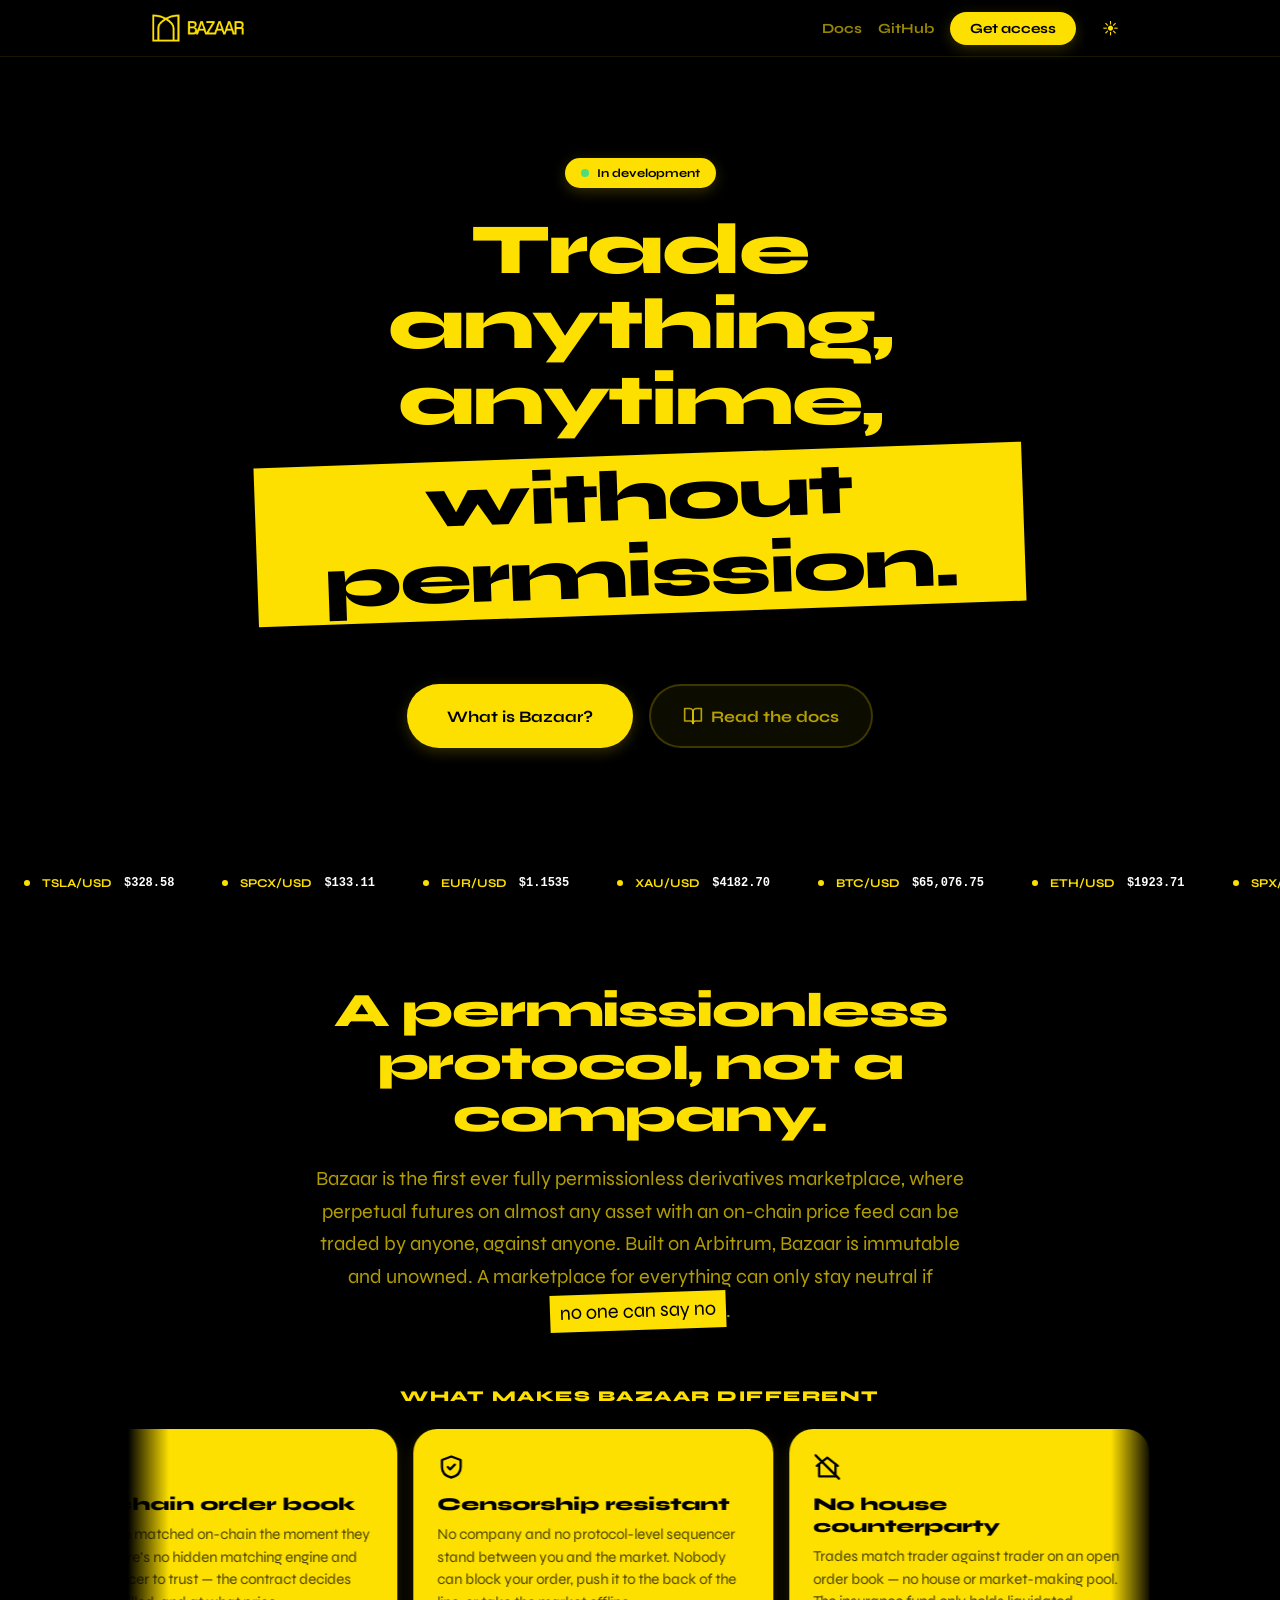
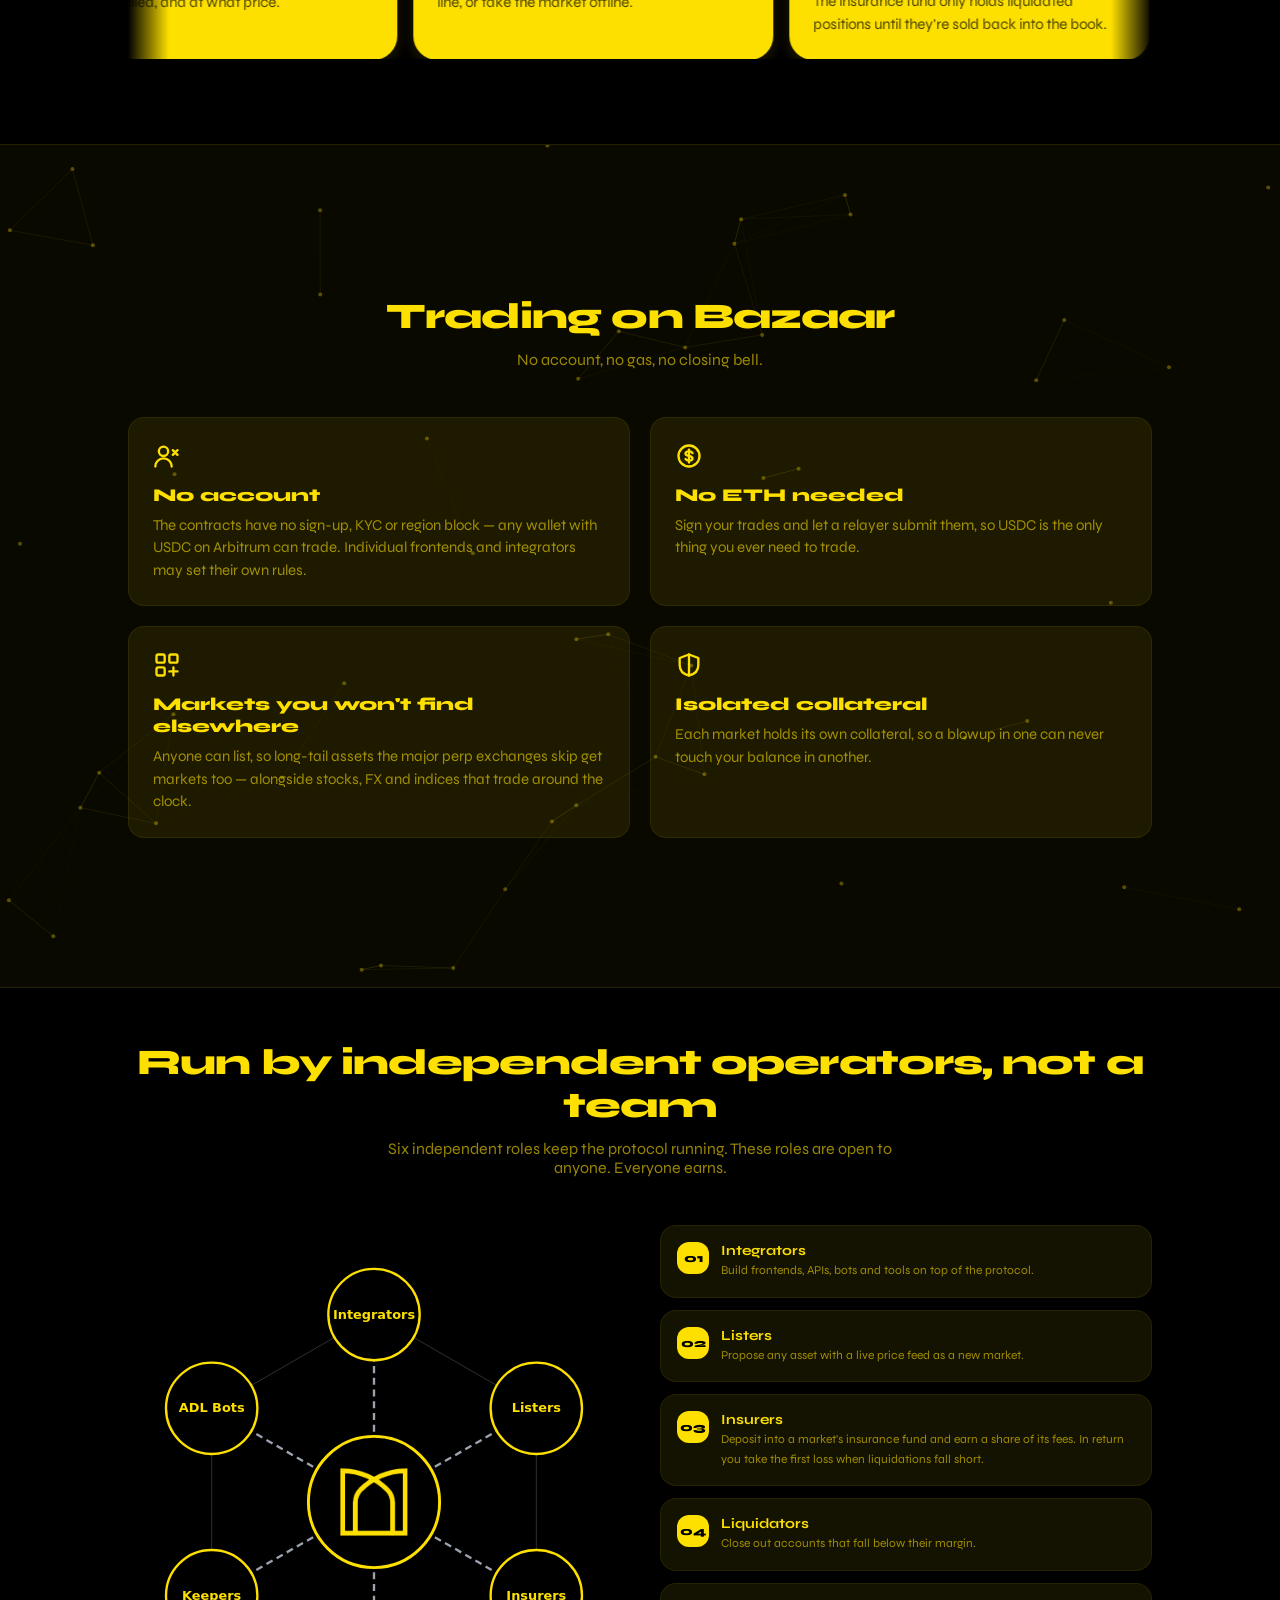
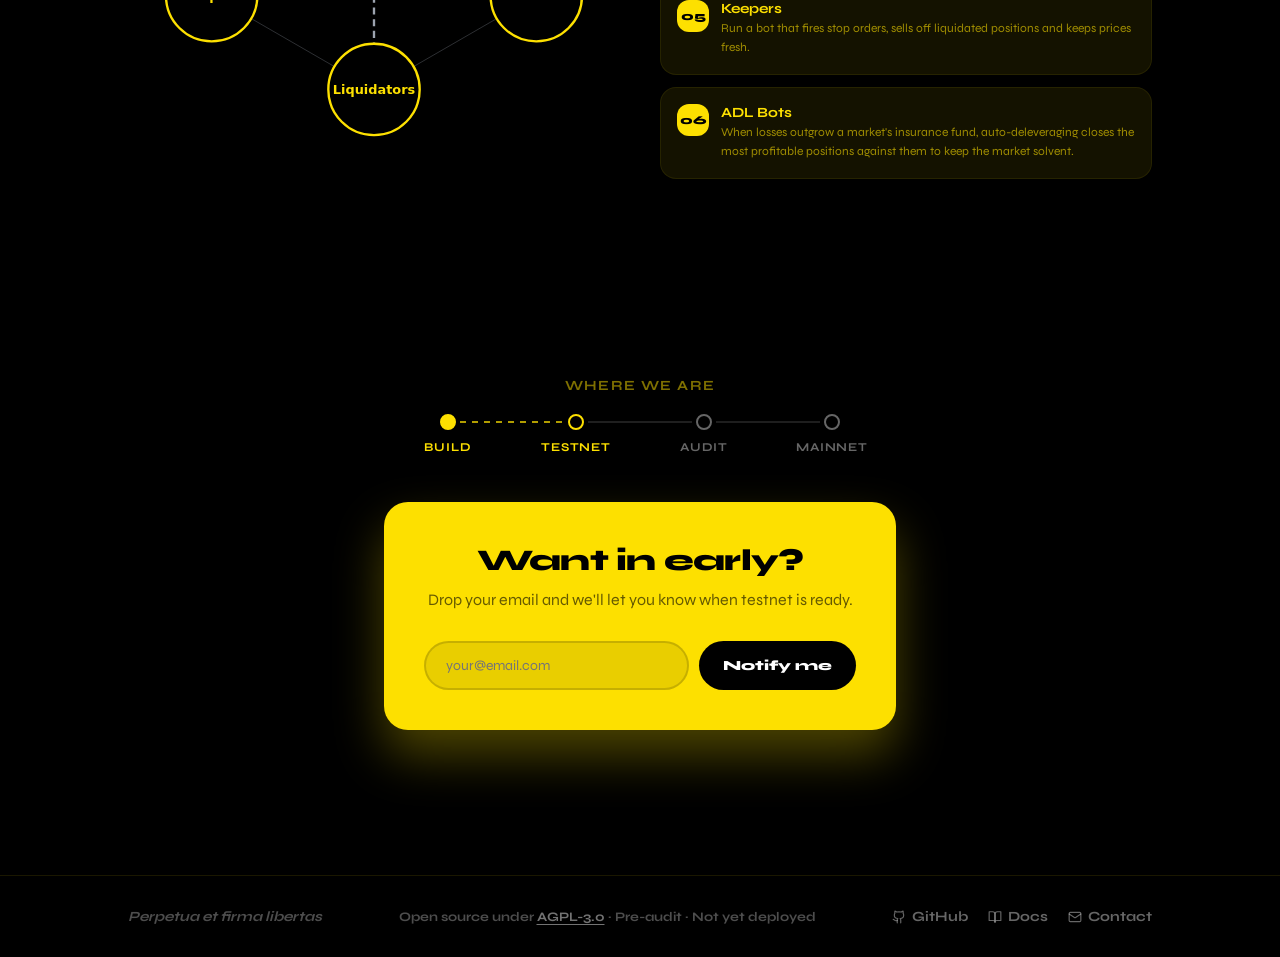
==== commit ec40a67e: "Add a node-network backdrop and sharpen the highlight cards - Faint drifting node mesh behind "Tradi" ====
--- a/index.html
+++ b/index.html
@@ -29,7 +29,7 @@
   <link href="https://fonts.googleapis.com/css2?family=Inter:wght@400;500;600;700;800;900&family=Syne:wght@400;500;600;700;800&display=swap" rel="stylesheet" />
   <!-- Version query on both assets: bump it whenever styles.css or script.js changes, so a visitor
        never pairs fresh HTML with a stale cached script or stylesheet during the CDN's 10-minute window. -->
-  <link rel="stylesheet" href="styles.css?v=20261028.4" />
+  <link rel="stylesheet" href="styles.css?v=20261028.7" />
   <!-- Set theme before first paint to avoid a flash -->
   <script>
     try {
@@ -54,7 +54,7 @@
     <symbol id="i-tag" viewBox="0 0 24 24"><path d="M3 12V4a1 1 0 0 1 1-1h8l9 9-9 9z"/><circle cx="7.5" cy="7.5" r="1.5"/></symbol>
     <symbol id="i-lock" viewBox="0 0 24 24"><rect x="5" y="11" width="14" height="10" rx="2"/><path d="M8 11V7a4 4 0 0 1 8 0v4"/></symbol>
     <symbol id="i-nogov" viewBox="0 0 24 24"><path d="M12 3l8 6H4z"/><path d="M3 21h18M6 12v6M10 12v6M14 12v6M18 12v6"/><path d="M2 2l20 20"/></symbol>
-    <symbol id="i-nohouse" viewBox="0 0 24 24"><path d="M3 11l9-7 9 7"/><path d="M5 9.5V20h14V9.5"/><path d="M10 20v-5h4v5"/><path d="M2 2l20 20"/></symbol>
+    <symbol id="i-nohouse" viewBox="0 0 24 24"><path d="M3 11l9-7 9 7"/><path d="M5 9.5V20h14V9.5"/><path d="M2 2l20 20"/></symbol>
     <symbol id="i-mesh" viewBox="0 0 24 24"><path d="M4 5L14 3.5M14 3.5L20.5 10M20.5 10L16.5 20.5M16.5 20.5L5 19M5 19L4 5M11 12L4 5M11 12L20.5 10M11 12L5 19"/><circle cx="4" cy="5" r="1.8" fill="currentColor"/><circle cx="14" cy="3.5" r="1.8" fill="currentColor"/><circle cx="20.5" cy="10" r="1.8" fill="currentColor"/><circle cx="16.5" cy="20.5" r="1.8" fill="currentColor"/><circle cx="5" cy="19" r="1.8" fill="currentColor"/><circle cx="11" cy="12" r="1.8" fill="currentColor"/></symbol>
   </svg>
 
@@ -155,7 +155,7 @@
           <div class="card-feature">
             <svg class="card-feature__icon" aria-hidden="true"><use href="#i-nohouse"/></svg>
             <h3 class="card-feature__title">No house counterparty</h3>
-            <p class="card-feature__desc">Every trade is trader against trader on an open order book. No house, vault or market-making pool takes the other side of your position.</p>
+            <p class="card-feature__desc">Trades match trader against trader on an open order book — no house or market-making pool. The insurance fund only holds liquidated positions until they're sold back into the book.</p>
           </div>
           <div class="card-feature">
             <svg class="card-feature__icon" aria-hidden="true"><use href="#i-listplus"/></svg>
@@ -205,7 +205,7 @@
           <div class="card-feature" aria-hidden="true">
             <svg class="card-feature__icon" aria-hidden="true"><use href="#i-nohouse"/></svg>
             <h3 class="card-feature__title">No house counterparty</h3>
-            <p class="card-feature__desc">Every trade is trader against trader on an open order book. No house, vault or market-making pool takes the other side of your position.</p>
+            <p class="card-feature__desc">Trades match trader against trader on an open order book — no house or market-making pool. The insurance fund only holds liquidated positions until they're sold back into the book.</p>
           </div>
           <div class="card-feature" aria-hidden="true">
             <svg class="card-feature__icon" aria-hidden="true"><use href="#i-listplus"/></svg>
@@ -248,7 +248,8 @@
   </section>
 
   <!-- ===================== Trading ===================== -->
-  <section class="section section--band section--fit">
+  <section class="section section--band section--fit has-mesh">
+    <canvas class="mesh-bg" aria-hidden="true"></canvas>
     <div class="container">
       <div class="sec__head" data-reveal>
         <h2 class="sec__title">Trading on Bazaar</h2>
@@ -366,7 +367,7 @@
     </div>
   </footer>
 
-  <script src="script.js?v=20261028.2" defer></script>
+  <script src="script.js?v=20261028.3" defer></script>
 
   <!-- GoatCounter — cookieless, no consent banner required. Counts the pageview on load;
        click events are wired up in initAnalytics() in script.js. -->
--- a/styles.css
+++ b/styles.css
@@ -27,7 +27,7 @@
 /* ---------- Theme tokens ---------- */
 :root, [data-theme="dark"] {
   color-scheme: dark;
-  --bg:#000000; --fg:#FDE000; --card-bg:#FDE000; --card-fg:#000000; --card-desc:rgba(0,0,0,0.6);
+  --bg:#000000; --fg:#FDE000; --card-bg:#FDE000; --card-fg:#000000; --card-desc:rgba(0,0,0,0.7);
   --nav-bg:rgba(0,0,0,0.9); --border:rgba(253,224,0,0.1);
   --muted:rgba(253,224,0,0.6); --muted-strong:rgba(253,224,0,0.7); --muted-soft:rgba(253,224,0,0.5);
   --shadow:rgba(253,224,0,0.2); --shadow-soft:rgba(253,224,0,0.15);
@@ -247,6 +247,10 @@
 .role__desc { font-size: 12px; line-height: 1.625; color: var(--muted); }
 
 /* ---------- Trading on Bazaar ---------- */
+/* Faint drifting node network behind the section (drawn by initMesh in script.js). */
+.has-mesh { position: relative; overflow: hidden; }
+.mesh-bg { position: absolute; inset: 0; width: 100%; height: 100%; pointer-events: none; z-index: 0; }
+.has-mesh > .container { position: relative; z-index: 1; }
 .perks { display: grid; grid-template-columns: 1fr; gap: 16px; }
 .perk {
   border-radius: 16px; padding: 24px;
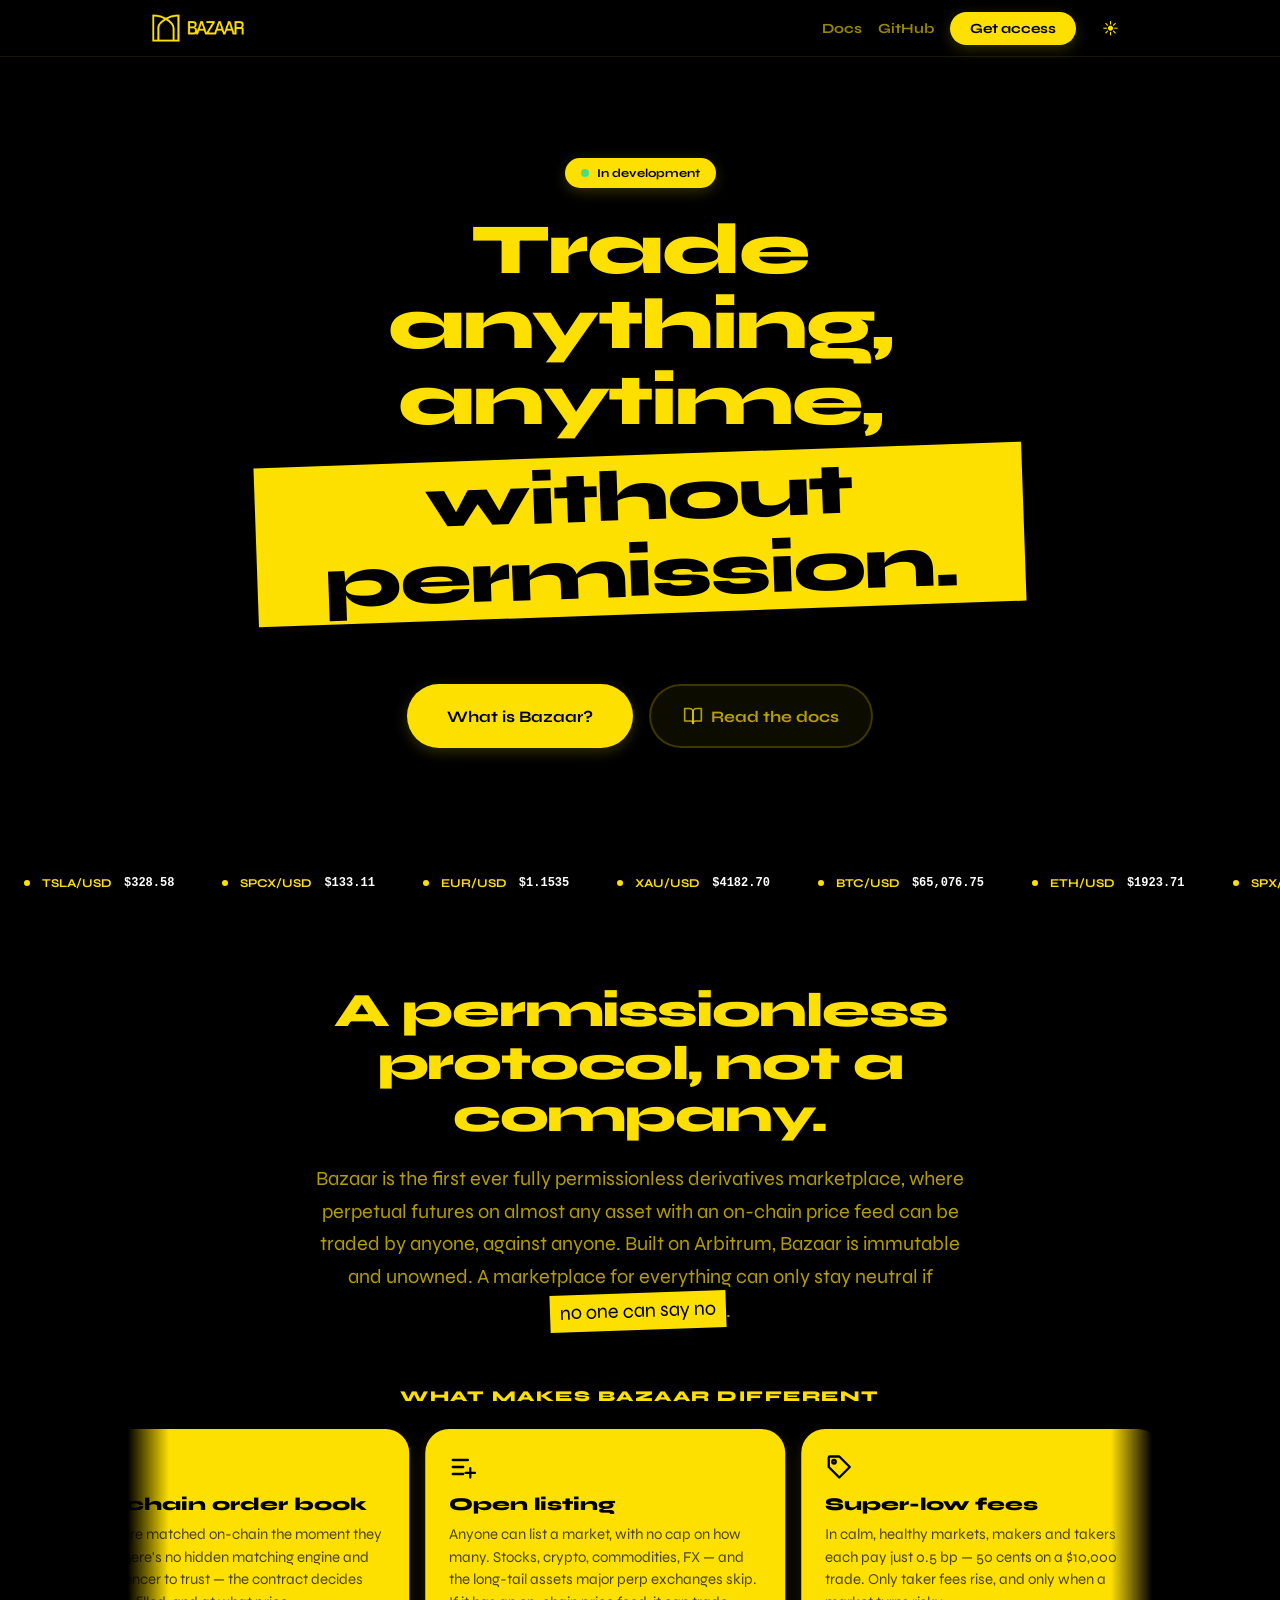
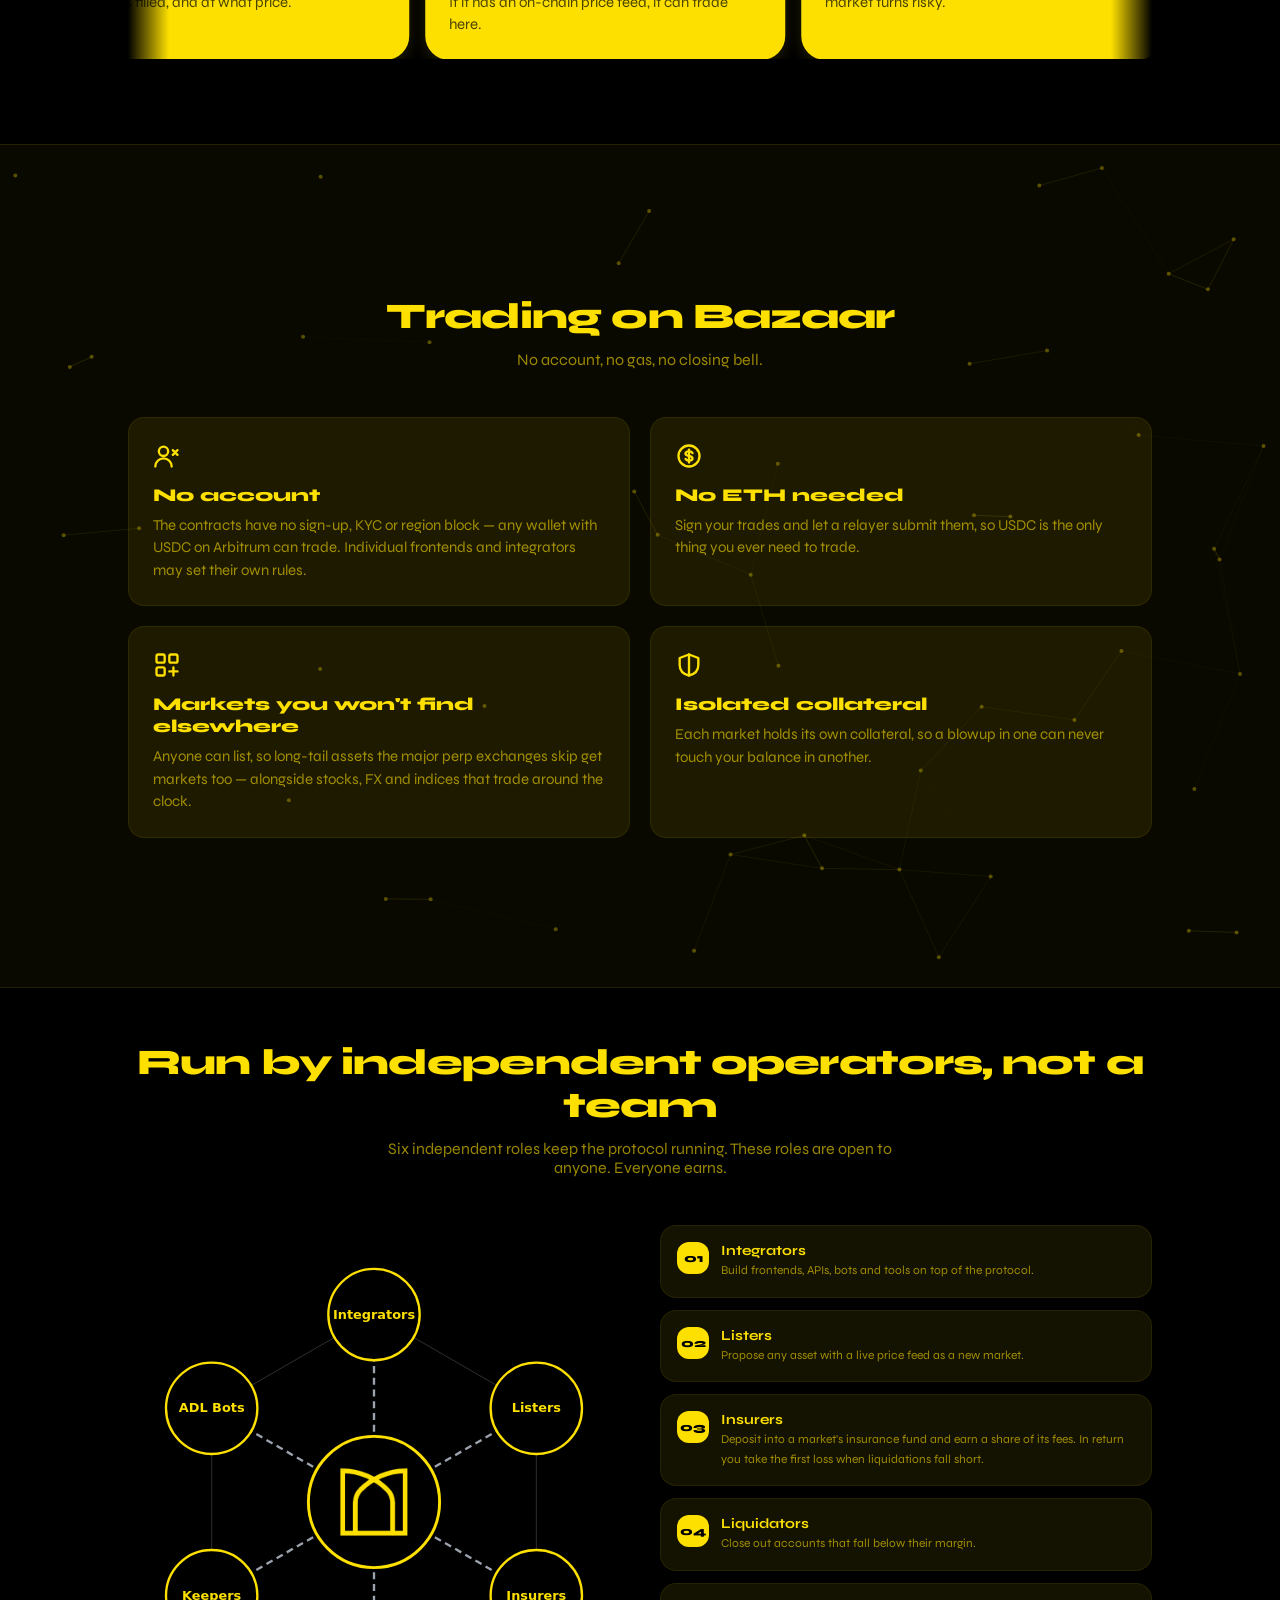
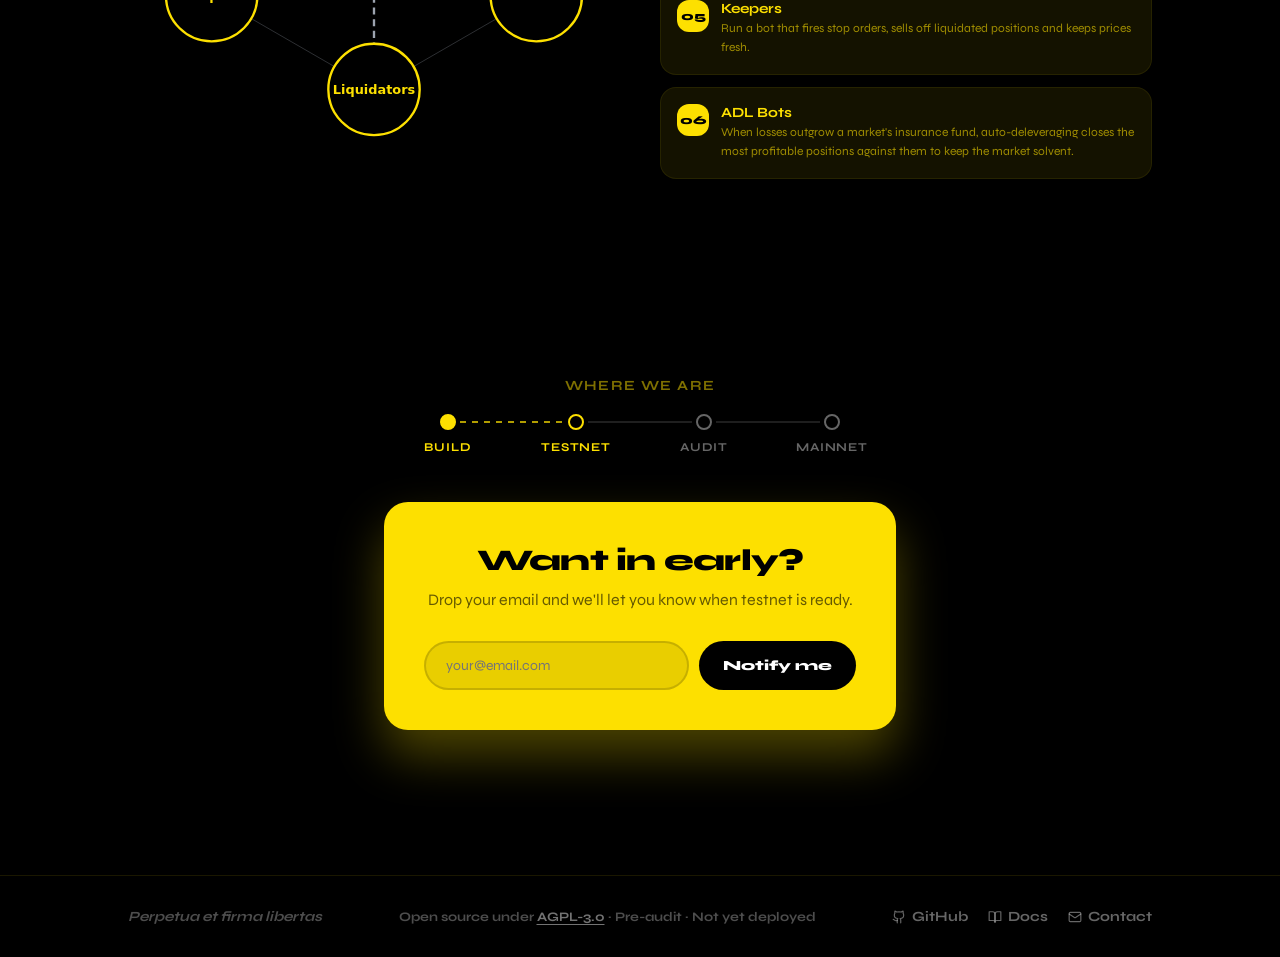
==== commit 999d1c80: "Add an isolated-insurance card and reorder the highlights - New "Isolated insurance" card with an um" ====
--- a/index.html
+++ b/index.html
@@ -47,15 +47,15 @@
     <symbol id="i-gridplus" viewBox="0 0 24 24"><rect x="3" y="3" width="7" height="7" rx="1.5"/><rect x="14" y="3" width="7" height="7" rx="1.5"/><rect x="3" y="14" width="7" height="7" rx="1.5"/><path d="M17.5 14v7M14 17.5h7"/></symbol>
     <symbol id="i-shieldsplit" viewBox="0 0 24 24"><path d="M12 3l8 3v6c0 5-3.5 8-8 9-4.5-1-8-4-8-9V6z"/><path d="M12 3v18"/></symbol>
     <symbol id="i-chain" viewBox="0 0 24 24"><path d="M10 13a5 5 0 0 0 7.5.5l3-3a5 5 0 0 0-7-7L11.8 5.2"/><path d="M14 11a5 5 0 0 0-7.5-.5l-3 3a5 5 0 0 0 7 7l1.7-1.7"/></symbol>
-    <symbol id="i-shieldcheck" viewBox="0 0 24 24"><path d="M12 3l8 3v6c0 5-3.5 8-8 9-4.5-1-8-4-8-9V6z"/><path d="M9 12l2 2 4-4"/></symbol>
     <symbol id="i-listplus" viewBox="0 0 24 24"><path d="M3 6h13M3 12h9M3 18h9"/><path d="M18 13v8M14 17h8"/></symbol>
     <symbol id="i-building" viewBox="0 0 24 24"><path d="M4 21V5a2 2 0 0 1 2-2h7a2 2 0 0 1 2 2v16"/><path d="M15 9h3a2 2 0 0 1 2 2v10"/><path d="M2 21h20"/><path d="M8 7h3M8 11h3M8 15h3"/></symbol>
     <symbol id="i-gauge" viewBox="0 0 24 24"><path d="M4 17a8 8 0 0 1 16 0"/><path d="M12 17l4-5"/><circle cx="12" cy="17" r="1"/></symbol>
     <symbol id="i-tag" viewBox="0 0 24 24"><path d="M3 12V4a1 1 0 0 1 1-1h8l9 9-9 9z"/><circle cx="7.5" cy="7.5" r="1.5"/></symbol>
     <symbol id="i-lock" viewBox="0 0 24 24"><rect x="5" y="11" width="14" height="10" rx="2"/><path d="M8 11V7a4 4 0 0 1 8 0v4"/></symbol>
     <symbol id="i-nogov" viewBox="0 0 24 24"><path d="M12 3l8 6H4z"/><path d="M3 21h18M6 12v6M10 12v6M14 12v6M18 12v6"/><path d="M2 2l20 20"/></symbol>
-    <symbol id="i-nohouse" viewBox="0 0 24 24"><path d="M3 11l9-7 9 7"/><path d="M5 9.5V20h14V9.5"/><path d="M2 2l20 20"/></symbol>
     <symbol id="i-mesh" viewBox="0 0 24 24"><path d="M4 5L14 3.5M14 3.5L20.5 10M20.5 10L16.5 20.5M16.5 20.5L5 19M5 19L4 5M11 12L4 5M11 12L20.5 10M11 12L5 19"/><circle cx="4" cy="5" r="1.8" fill="currentColor"/><circle cx="14" cy="3.5" r="1.8" fill="currentColor"/><circle cx="20.5" cy="10" r="1.8" fill="currentColor"/><circle cx="16.5" cy="20.5" r="1.8" fill="currentColor"/><circle cx="5" cy="19" r="1.8" fill="currentColor"/><circle cx="11" cy="12" r="1.8" fill="currentColor"/></symbol>
+    <symbol id="i-umbrella" viewBox="0 0 24 24"><path d="M3 12a9 9 0 0 1 18 0c-1.5-1.2-3-1.2-4.5 0-1.5-1.2-3-1.2-4.5 0-1.5-1.2-3-1.2-4.5 0-1.5-1.2-3-1.2-4.5 0z"/><path d="M12 3v0M12 12v6.5a2 2 0 0 1-4 0"/></symbol>
+    <symbol id="i-tower" viewBox="0 0 24 24"><circle cx="12" cy="8" r="2"/><path d="M12 10v11M9 21h6"/><path d="M8.5 4.5a5 5 0 0 0 0 7M15.5 4.5a5 5 0 0 1 0 7"/><path d="M5.5 2a9 9 0 0 0 0 12M18.5 2a9 9 0 0 1 0 12"/></symbol>
   </svg>
 
   <!-- ===================== Nav ===================== -->
@@ -148,99 +148,99 @@
             <p class="card-feature__desc">Orders are matched on-chain the moment they arrive. There's no hidden matching engine and no sequencer to trust — the contract decides who gets filled, and at what price.</p>
           </div>
           <div class="card-feature">
-            <svg class="card-feature__icon" aria-hidden="true"><use href="#i-shieldcheck"/></svg>
-            <h3 class="card-feature__title">Censorship resistant</h3>
-            <p class="card-feature__desc">No company and no protocol-level sequencer stand between you and the market. Nobody can block your order, push it to the back of the line, or take the market offline.</p>
-          </div>
-          <div class="card-feature">
-            <svg class="card-feature__icon" aria-hidden="true"><use href="#i-nohouse"/></svg>
-            <h3 class="card-feature__title">No house counterparty</h3>
-            <p class="card-feature__desc">Trades match trader against trader on an open order book — no house or market-making pool. The insurance fund only holds liquidated positions until they're sold back into the book.</p>
-          </div>
-          <div class="card-feature">
             <svg class="card-feature__icon" aria-hidden="true"><use href="#i-listplus"/></svg>
             <h3 class="card-feature__title">Open listing</h3>
             <p class="card-feature__desc">Anyone can list a market, with no cap on how many. Stocks, crypto, commodities, FX — and the long-tail assets major perp exchanges skip. If it has an on-chain price feed, it can trade here.</p>
           </div>
           <div class="card-feature">
+            <svg class="card-feature__icon" aria-hidden="true"><use href="#i-tag"/></svg>
+            <h3 class="card-feature__title">Super-low fees</h3>
+            <p class="card-feature__desc">In calm, healthy markets, makers and takers each pay just 0.5 bp — 50 cents on a $10,000 trade. Only taker fees rise, and only when a market turns risky.</p>
+          </div>
+          <div class="card-feature">
             <svg class="card-feature__icon" aria-hidden="true"><use href="#i-building"/></svg>
             <h3 class="card-feature__title">Built for real-world assets</h3>
             <p class="card-feature__desc">Stocks and FX don't trade around the clock. Bazaar markets keep running through closures, and cash-settle cleanly after a merger, split, delisting or other major corporate action.</p>
           </div>
           <div class="card-feature">
+            <svg class="card-feature__icon" aria-hidden="true"><use href="#i-tower"/></svg>
+            <h3 class="card-feature__title">Censorship resistant</h3>
+            <p class="card-feature__desc">No company and no protocol-level sequencer stand between you and the market. Nobody can block your order, push it to the back of the line, or take the market offline.</p>
+          </div>
+          <div class="card-feature">
+            <svg class="card-feature__icon" aria-hidden="true"><use href="#i-lock"/></svg>
+            <h3 class="card-feature__title">Immutable</h3>
+            <p class="card-feature__desc">No admin keys, no upgrades, no multisig. The code that's deployed is the protocol — forever.</p>
+          </div>
+          <div class="card-feature">
+            <svg class="card-feature__icon" aria-hidden="true"><use href="#i-nogov"/></svg>
+            <h3 class="card-feature__title">No governance</h3>
+            <p class="card-feature__desc">No DAO, no token voting, no committees. It runs on math and incentives, not politics.</p>
+          </div>
+          <div class="card-feature">
             <svg class="card-feature__icon" aria-hidden="true"><use href="#i-gauge"/></svg>
             <h3 class="card-feature__title">Risk sets itself</h3>
             <p class="card-feature__desc">No committee or governance sets leverage or fees. Each market measures its own risk and adjusts its margin requirements, insurance threshold and fees automatically.</p>
           </div>
           <div class="card-feature">
+            <svg class="card-feature__icon" aria-hidden="true"><use href="#i-umbrella"/></svg>
+            <h3 class="card-feature__title">Isolated insurance</h3>
+            <p class="card-feature__desc">Every market has its own insurance fund to keep winning traders whole in extreme volatility. Independent insurers choose which markets to back, so losses in one market never spill into another.</p>
+          </div>
+          <div class="card-feature">
             <svg class="card-feature__icon" aria-hidden="true"><use href="#i-mesh"/></svg>
             <h3 class="card-feature__title">Every role is open</h3>
             <p class="card-feature__desc">List a market, run a bot, back the insurance fund, build a frontend. Every job the exchange needs is open to anyone, and each one is rewarded.</p>
           </div>
-          <div class="card-feature">
+          <div class="card-feature" aria-hidden="true">
+            <svg class="card-feature__icon" aria-hidden="true"><use href="#i-chain"/></svg>
+            <h3 class="card-feature__title">On-chain order book</h3>
+            <p class="card-feature__desc">Orders are matched on-chain the moment they arrive. There's no hidden matching engine and no sequencer to trust — the contract decides who gets filled, and at what price.</p>
+          </div>
+          <div class="card-feature" aria-hidden="true">
+            <svg class="card-feature__icon" aria-hidden="true"><use href="#i-listplus"/></svg>
+            <h3 class="card-feature__title">Open listing</h3>
+            <p class="card-feature__desc">Anyone can list a market, with no cap on how many. Stocks, crypto, commodities, FX — and the long-tail assets major perp exchanges skip. If it has an on-chain price feed, it can trade here.</p>
+          </div>
+          <div class="card-feature" aria-hidden="true">
             <svg class="card-feature__icon" aria-hidden="true"><use href="#i-tag"/></svg>
             <h3 class="card-feature__title">Super-low fees</h3>
             <p class="card-feature__desc">In calm, healthy markets, makers and takers each pay just 0.5 bp — 50 cents on a $10,000 trade. Only taker fees rise, and only when a market turns risky.</p>
           </div>
-          <div class="card-feature">
+          <div class="card-feature" aria-hidden="true">
+            <svg class="card-feature__icon" aria-hidden="true"><use href="#i-building"/></svg>
+            <h3 class="card-feature__title">Built for real-world assets</h3>
+            <p class="card-feature__desc">Stocks and FX don't trade around the clock. Bazaar markets keep running through closures, and cash-settle cleanly after a merger, split, delisting or other major corporate action.</p>
+          </div>
+          <div class="card-feature" aria-hidden="true">
+            <svg class="card-feature__icon" aria-hidden="true"><use href="#i-tower"/></svg>
+            <h3 class="card-feature__title">Censorship resistant</h3>
+            <p class="card-feature__desc">No company and no protocol-level sequencer stand between you and the market. Nobody can block your order, push it to the back of the line, or take the market offline.</p>
+          </div>
+          <div class="card-feature" aria-hidden="true">
             <svg class="card-feature__icon" aria-hidden="true"><use href="#i-lock"/></svg>
             <h3 class="card-feature__title">Immutable</h3>
             <p class="card-feature__desc">No admin keys, no upgrades, no multisig. The code that's deployed is the protocol — forever.</p>
           </div>
-          <div class="card-feature">
+          <div class="card-feature" aria-hidden="true">
             <svg class="card-feature__icon" aria-hidden="true"><use href="#i-nogov"/></svg>
             <h3 class="card-feature__title">No governance</h3>
             <p class="card-feature__desc">No DAO, no token voting, no committees. It runs on math and incentives, not politics.</p>
           </div>
           <div class="card-feature" aria-hidden="true">
-            <svg class="card-feature__icon" aria-hidden="true"><use href="#i-chain"/></svg>
-            <h3 class="card-feature__title">On-chain order book</h3>
-            <p class="card-feature__desc">Orders are matched on-chain the moment they arrive. There's no hidden matching engine and no sequencer to trust — the contract decides who gets filled, and at what price.</p>
-          </div>
-          <div class="card-feature" aria-hidden="true">
-            <svg class="card-feature__icon" aria-hidden="true"><use href="#i-shieldcheck"/></svg>
-            <h3 class="card-feature__title">Censorship resistant</h3>
-            <p class="card-feature__desc">No company and no protocol-level sequencer stand between you and the market. Nobody can block your order, push it to the back of the line, or take the market offline.</p>
-          </div>
-          <div class="card-feature" aria-hidden="true">
-            <svg class="card-feature__icon" aria-hidden="true"><use href="#i-nohouse"/></svg>
-            <h3 class="card-feature__title">No house counterparty</h3>
-            <p class="card-feature__desc">Trades match trader against trader on an open order book — no house or market-making pool. The insurance fund only holds liquidated positions until they're sold back into the book.</p>
-          </div>
-          <div class="card-feature" aria-hidden="true">
-            <svg class="card-feature__icon" aria-hidden="true"><use href="#i-listplus"/></svg>
-            <h3 class="card-feature__title">Open listing</h3>
-            <p class="card-feature__desc">Anyone can list a market, with no cap on how many. Stocks, crypto, commodities, FX — and the long-tail assets major perp exchanges skip. If it has an on-chain price feed, it can trade here.</p>
-          </div>
-          <div class="card-feature" aria-hidden="true">
-            <svg class="card-feature__icon" aria-hidden="true"><use href="#i-building"/></svg>
-            <h3 class="card-feature__title">Built for real-world assets</h3>
-            <p class="card-feature__desc">Stocks and FX don't trade around the clock. Bazaar markets keep running through closures, and cash-settle cleanly after a merger, split, delisting or other major corporate action.</p>
-          </div>
-          <div class="card-feature" aria-hidden="true">
             <svg class="card-feature__icon" aria-hidden="true"><use href="#i-gauge"/></svg>
             <h3 class="card-feature__title">Risk sets itself</h3>
             <p class="card-feature__desc">No committee or governance sets leverage or fees. Each market measures its own risk and adjusts its margin requirements, insurance threshold and fees automatically.</p>
           </div>
           <div class="card-feature" aria-hidden="true">
+            <svg class="card-feature__icon" aria-hidden="true"><use href="#i-umbrella"/></svg>
+            <h3 class="card-feature__title">Isolated insurance</h3>
+            <p class="card-feature__desc">Every market has its own insurance fund to keep winning traders whole in extreme volatility. Independent insurers choose which markets to back, so losses in one market never spill into another.</p>
+          </div>
+          <div class="card-feature" aria-hidden="true">
             <svg class="card-feature__icon" aria-hidden="true"><use href="#i-mesh"/></svg>
             <h3 class="card-feature__title">Every role is open</h3>
             <p class="card-feature__desc">List a market, run a bot, back the insurance fund, build a frontend. Every job the exchange needs is open to anyone, and each one is rewarded.</p>
-          </div>
-          <div class="card-feature" aria-hidden="true">
-            <svg class="card-feature__icon" aria-hidden="true"><use href="#i-tag"/></svg>
-            <h3 class="card-feature__title">Super-low fees</h3>
-            <p class="card-feature__desc">In calm, healthy markets, makers and takers each pay just 0.5 bp — 50 cents on a $10,000 trade. Only taker fees rise, and only when a market turns risky.</p>
-          </div>
-          <div class="card-feature" aria-hidden="true">
-            <svg class="card-feature__icon" aria-hidden="true"><use href="#i-lock"/></svg>
-            <h3 class="card-feature__title">Immutable</h3>
-            <p class="card-feature__desc">No admin keys, no upgrades, no multisig. The code that's deployed is the protocol — forever.</p>
-          </div>
-          <div class="card-feature" aria-hidden="true">
-            <svg class="card-feature__icon" aria-hidden="true"><use href="#i-nogov"/></svg>
-            <h3 class="card-feature__title">No governance</h3>
-            <p class="card-feature__desc">No DAO, no token voting, no committees. It runs on math and incentives, not politics.</p>
           </div>
         </div>
       </div>
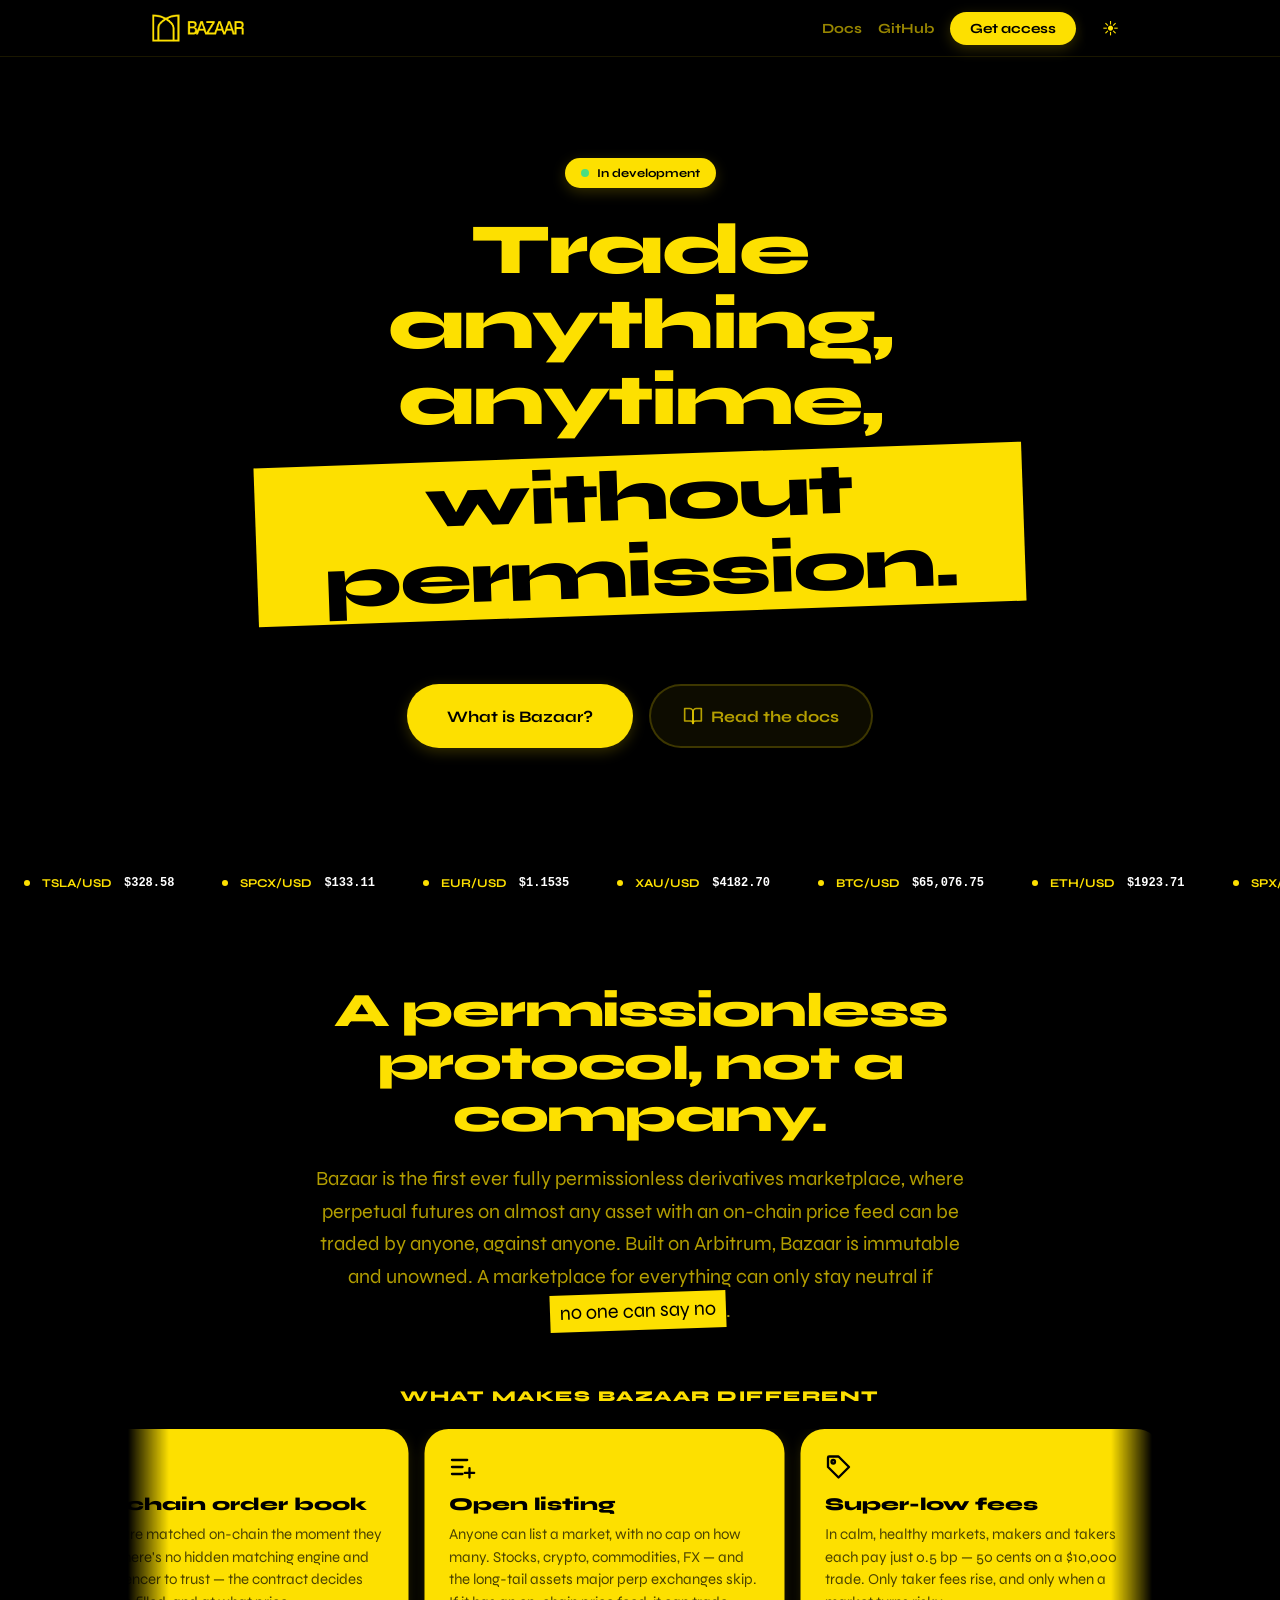
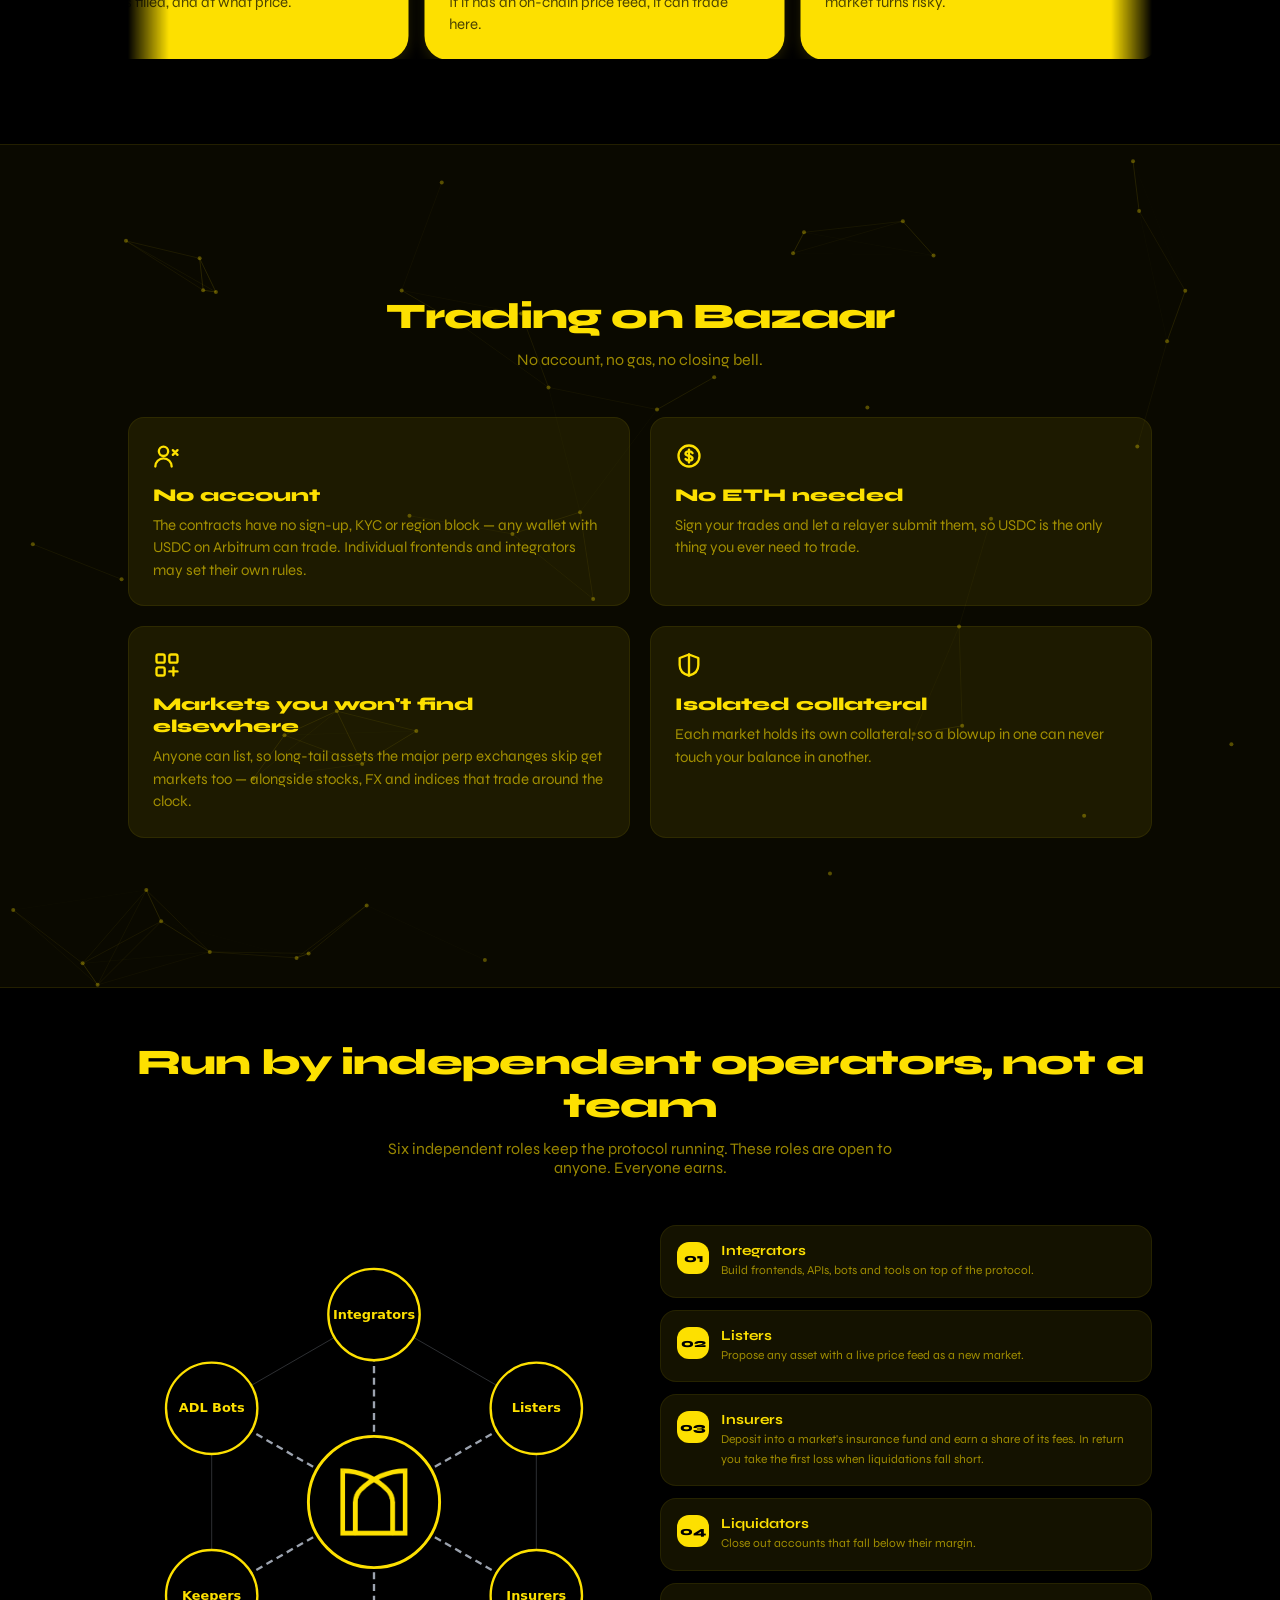
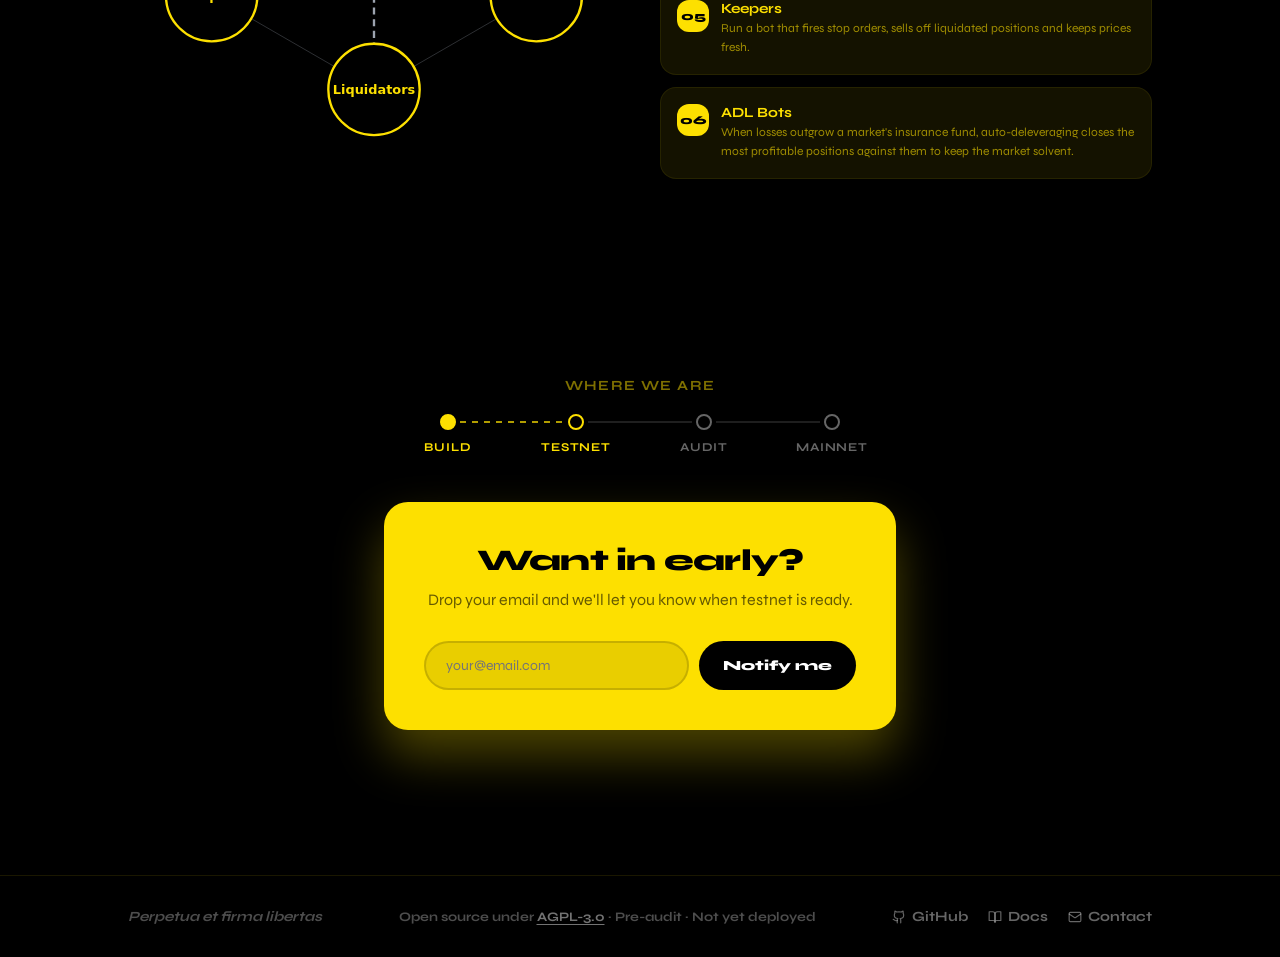
==== commit 48bc720b: "Add robots.txt, a sitemap and a canonical tag - robots.txt allows crawling except the build helpers " ====
--- a/index.html
+++ b/index.html
@@ -8,6 +8,7 @@
   <meta name="color-scheme" content="dark light" />
   <title>Bazaar — Trade anything. Anytime. Without permission.</title>
   <meta name="description" content="A fully decentralized, immutable, governance-free perpetual futures protocol. Any asset, any time, no permission needed." />
+  <link rel="canonical" href="https://bazaar.finance/" />
   <!-- Social sharing (X, Telegram, Discord, Slack...). The image is assets/og-image.png, 1200x630,
        drawn by scripts/og-image.html — regenerate it if the headline changes. -->
   <meta property="og:type" content="website" />
